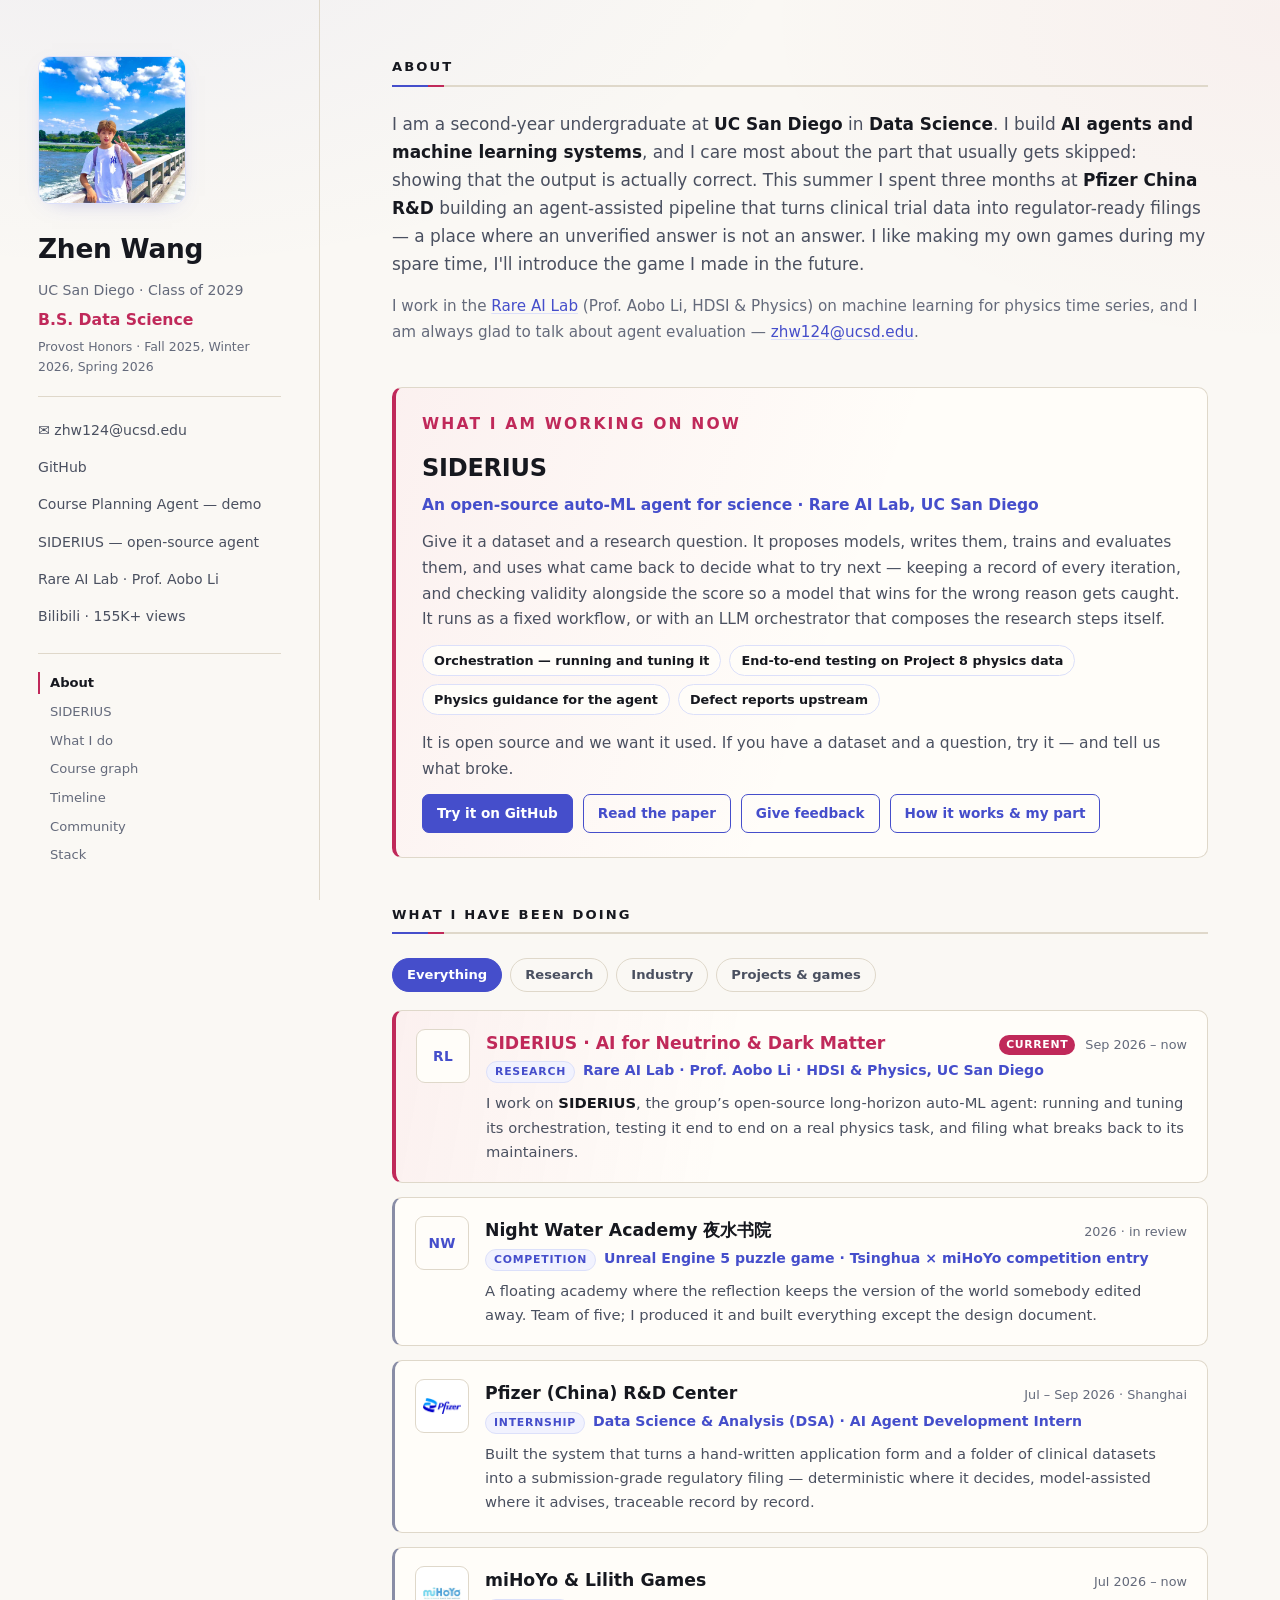
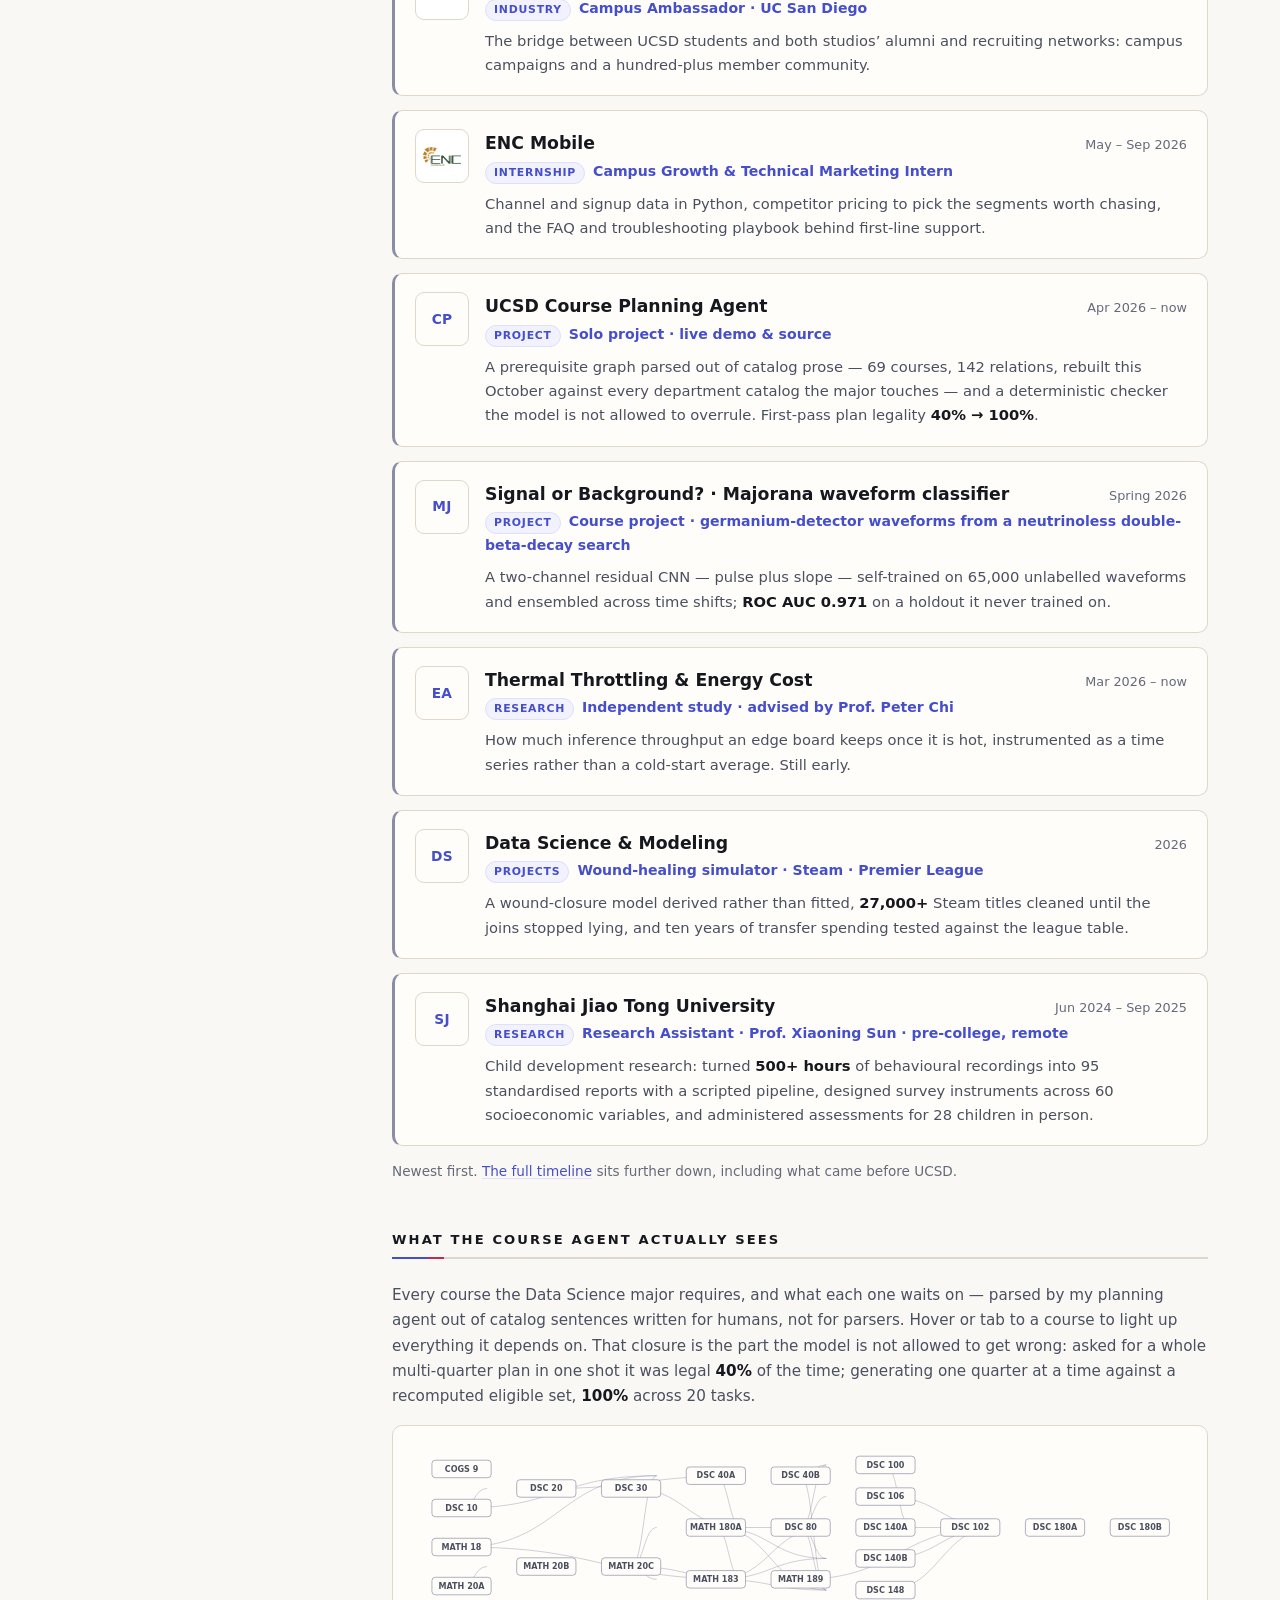
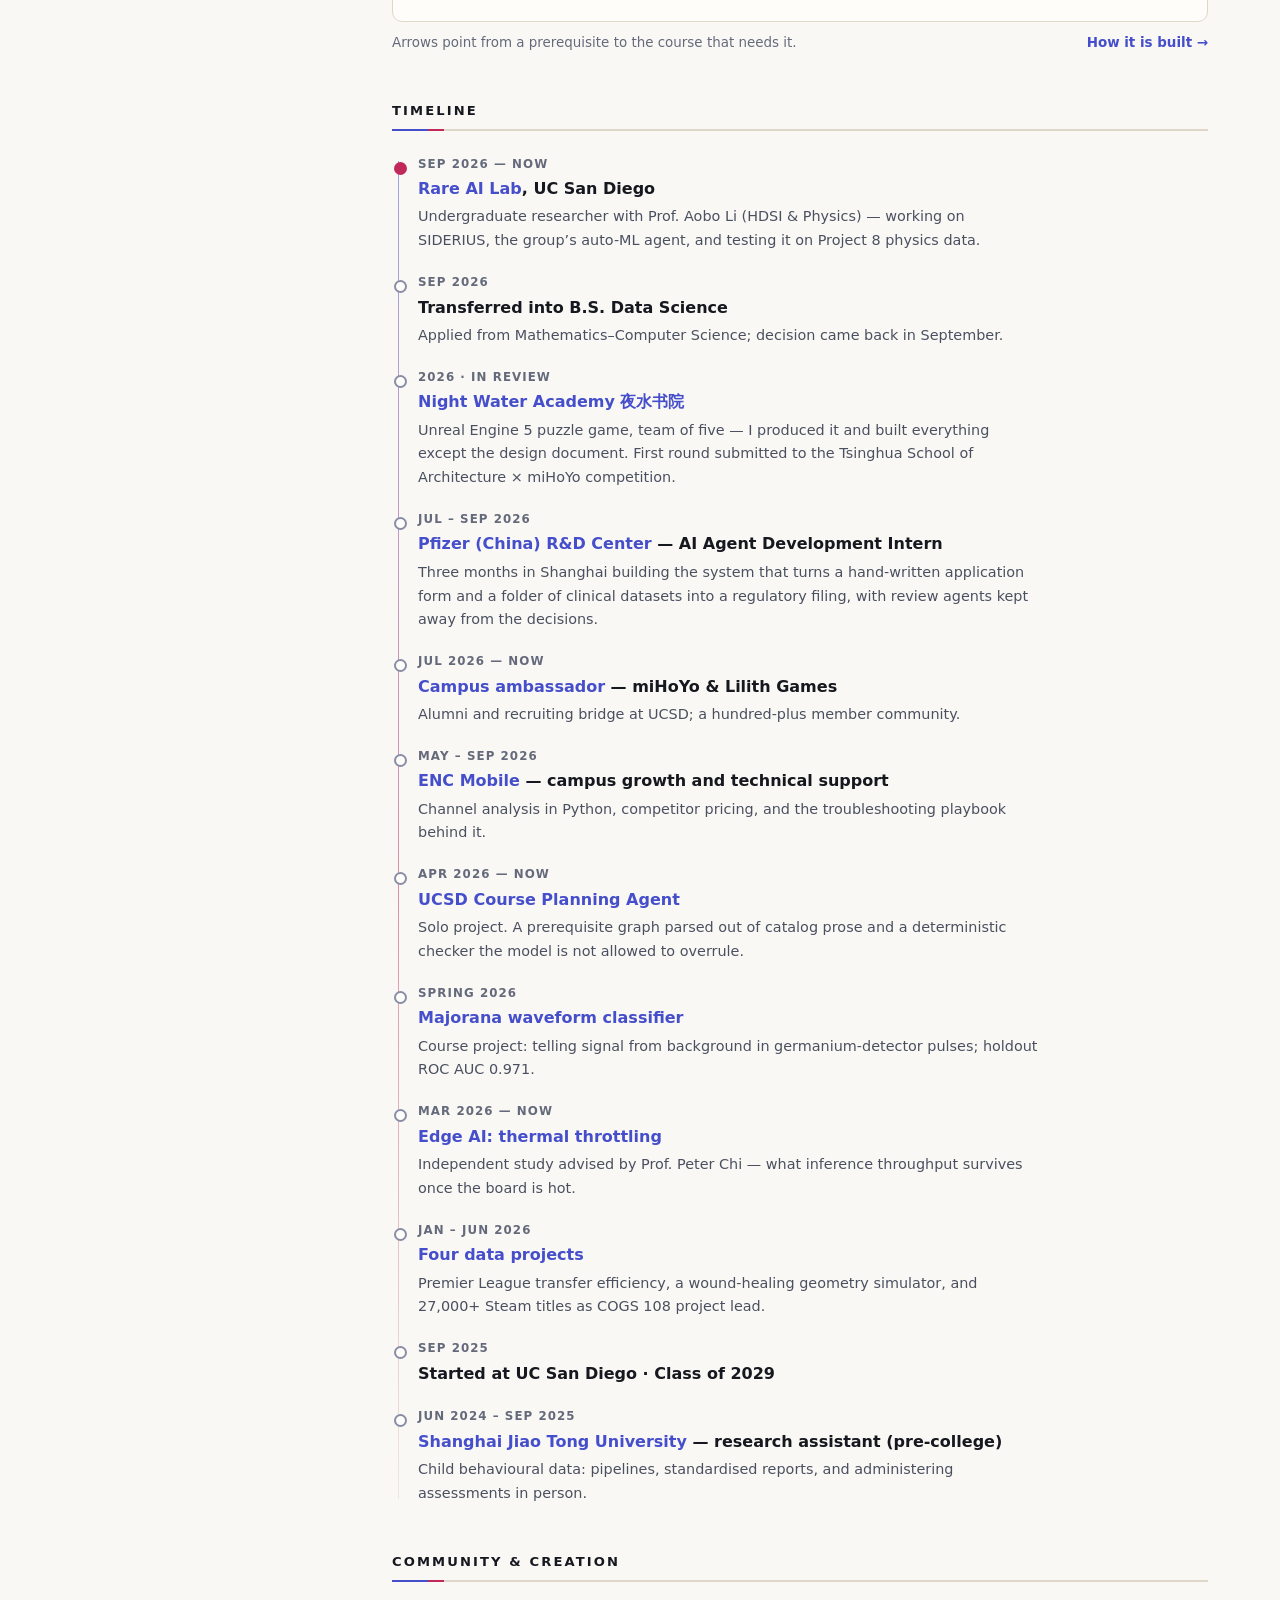
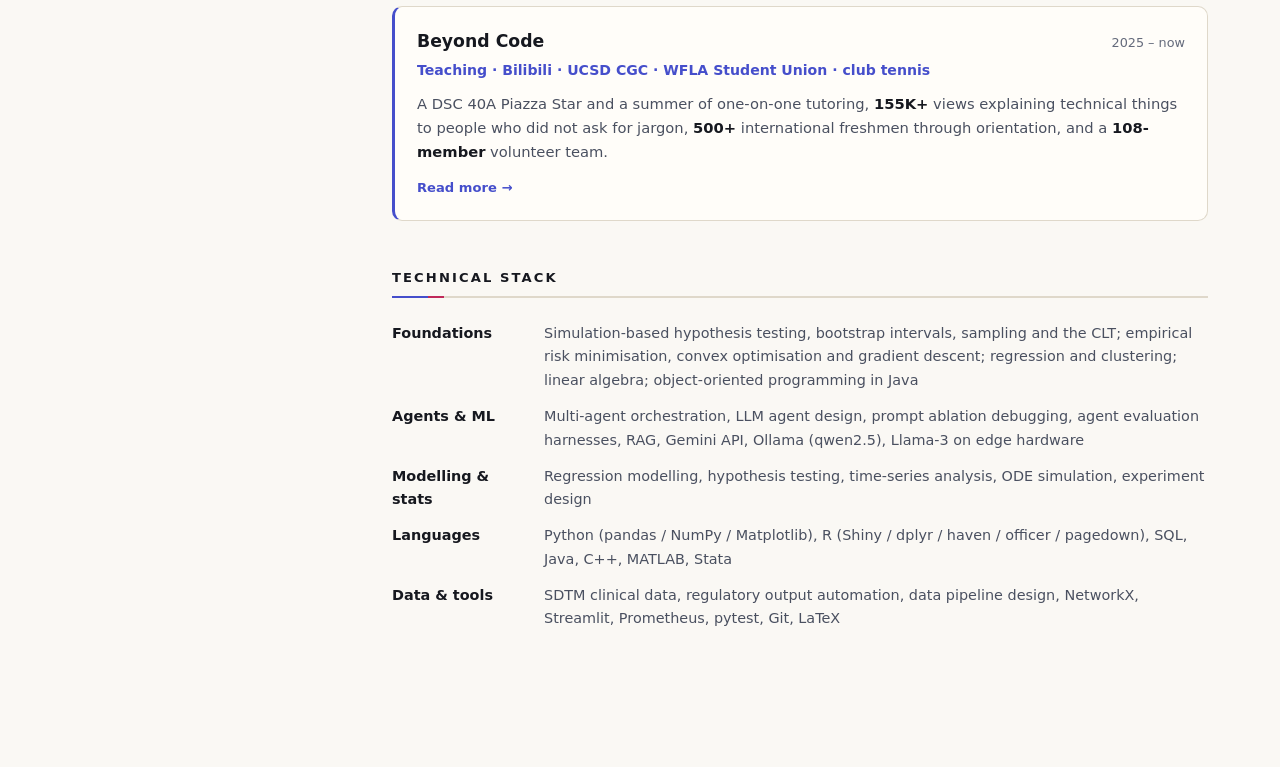
==== index.html @ 1e969f32 "Update index.html" ====
<!DOCTYPE html>
<html lang="en">
<head>
<meta charset="UTF-8">
<meta name="viewport" content="width=device-width, initial-scale=1.0">
<title>Zhen Wang | UCSD Data Science (HDSI)</title>
<meta name="description" content="Zhen Wang — UC San Diego undergraduate in Data Science (DS25). Machine learning for physics time series in the Rare AI Lab, agent development at Pfizer China R&D, and a course planner whose model is not allowed to overrule its checker.">
<meta name="author" content="Zhen Wang">
<meta property="og:title" content="Zhen Wang | AI Agents · Machine Learning · Data Science">
<meta property="og:description" content="UCSD undergraduate building AI agents whose answers can be checked — ML for physics time series, clinical filings at Pfizer, a validated course planner, and an Unreal Engine puzzle game.">
<meta property="og:type" content="profile">
<link rel="stylesheet" href="style.css?v=cd5aa7eb">
</head>
<body>

<aside class="sidebar">
    <img src="个人主页照片.jpg" alt="Portrait of Zhen Wang" class="profile-img" width="148" height="148">
    <h1>Zhen Wang</h1>
    <div class="sidebar-info">
        UC San Diego · Class of 2029
        <span class="major-highlight">B.S. Data Science</span>
        <span class="honors">Provost Honors · Fall 2025, Winter 2026, Spring 2026</span>
    </div>

    <nav class="sidebar-links" aria-label="Contact and profiles">
        <a href="mailto:zhw124@ucsd.edu" class="sidebar-link"><span aria-hidden="true">✉</span> zhw124@ucsd.edu</a>
        <a href="https://github.com/zhenzhenfufu" class="sidebar-link">GitHub</a>
        <a href="https://ucsd-course-planning-tutor.streamlit.app/" class="sidebar-link">Course Planning Agent — demo</a>
        <a href="https://github.com/yuema137/SIDERIUS" class="sidebar-link">SIDERIUS — open-source agent</a>
        <a href="https://aobol.github.io/AoboLi/" class="sidebar-link">Rare AI Lab · Prof. Aobo Li</a>
        <a href="https://space.bilibili.com/3493110992603365" class="sidebar-link">Bilibili · 155K+ views</a>
        <!-- Upload one canonical CV next to index.html as cv.pdf, then uncomment:
        <a href="cv.pdf" class="sidebar-link">CV (PDF)</a> -->
    </nav>

    <nav class="sidebar-sections" aria-label="On this page">
        <a href="#about">About</a>
        <a href="#siderius">SIDERIUS</a>
        <a href="#work">What I do</a>
        <a href="#graph">Course graph</a>
        <a href="#timeline">Timeline</a>
        <a href="#community">Community</a>
        <a href="#skills">Stack</a>
    </nav>
</aside>

<main class="main">

    <section id="about" class="about-top">
        <h2>About</h2>
        <p class="intro">
            I am a second-year undergraduate at <strong>UC San Diego</strong> in <strong>Data Science</strong>.
            I build <strong>AI agents and machine learning systems</strong>, and I care most about the part
            that usually gets skipped: showing that the output is actually correct. This summer I spent
            three months at <strong>Pfizer China R&amp;D</strong> building an agent-assisted pipeline that
            turns clinical trial data into regulator-ready filings — a place where an unverified answer is
            not an answer. I like making my own games during my spare time, I'll introduce the game I made in the future.
        </p>
        <p class="intro-aside">
            I work in the <a href="https://aobol.github.io/AoboLi/">Rare AI Lab</a> (Prof. Aobo Li, HDSI
            &amp; Physics) on machine learning for physics time series, and I am always glad to talk about
            agent evaluation — <a href="mailto:zhw124@ucsd.edu">zhw124@ucsd.edu</a>.
        </p>
    </section>

    <section id="siderius" class="feature" aria-labelledby="siderius-h">
        <p class="feature-eyebrow">What I am working on now</p>
        <h2 id="siderius-h">SIDERIUS</h2>
        <p class="feature-sub">An open-source auto-ML agent for science · Rare AI Lab, UC San Diego</p>
        <p>
            Give it a dataset and a research question. It proposes models, writes them, trains and evaluates
            them, and uses what came back to decide what to try next — keeping a record of every iteration,
            and checking validity alongside the score so a model that wins for the wrong reason gets caught.
            It runs as a fixed workflow, or with an LLM orchestrator that composes the research steps itself.
        </p>
        <ul class="feature-roles" aria-label="My part">
            <li>Orchestration — running and tuning it</li>
            <li>End-to-end testing on Project 8 physics data</li>
            <li>Physics guidance for the agent</li>
            <li>Defect reports upstream</li>
        </ul>
        <p>
            It is open source and we want it used. If you have a dataset and a question, try it — and tell us
            what broke.
        </p>
        <div class="feature-links">
            <a class="primary" href="https://github.com/yuema137/SIDERIUS">Try it on GitHub</a>
            <a href="https://arxiv.org/abs/2610.14024">Read the paper</a>
            <a href="https://github.com/yuema137/SIDERIUS/issues">Give feedback</a>
            <a href="aobo-lab.html">How it works &amp; my part</a>
        </div>
    </section>

    <section id="work">
        <h2>What I have been doing</h2>
        <div class="filters" role="group" aria-label="Filter by kind">
            <button type="button" data-filter="all" aria-pressed="true">Everything</button>
            <button type="button" data-filter="research" aria-pressed="false">Research</button>
            <button type="button" data-filter="industry" aria-pressed="false">Industry</button>
            <button type="button" data-filter="project" aria-pressed="false">Projects &amp; games</button>
        </div>
        <div class="rows">
            <a class="row row-current" data-kind="research" href="aobo-lab.html">
                <span class="row-mark" aria-hidden="true">RL</span>
                <span class="row-body">
                    <span class="row-head">
                        <span class="row-title">SIDERIUS · AI for Neutrino &amp; Dark Matter</span>
                        <span class="row-when"><span class="chip-now">Current</span> Sep 2026 – now</span>
                    </span>
                    <span class="row-org"><span class="row-chip">Research</span>Rare AI Lab · Prof. Aobo Li · HDSI &amp; Physics, UC San Diego</span>
                    <span class="row-line">I work on <strong>SIDERIUS</strong>, the group’s open-source long-horizon auto-ML agent: running and tuning its orchestration, testing it end to end on a real physics task, and filing what breaks back to its maintainers.</span>
                </span>
            </a>

            <a class="row" data-kind="project" href="night-water-academy.html">
                <span class="row-mark" aria-hidden="true">NW</span>
                <span class="row-body">
                    <span class="row-head">
                        <span class="row-title">Night Water Academy 夜水书院</span>
                        <span class="row-when">2026 · in review</span>
                    </span>
                    <span class="row-org"><span class="row-chip">Competition</span>Unreal Engine 5 puzzle game · Tsinghua × miHoYo competition entry</span>
                    <span class="row-line">A floating academy where the reflection keeps the version of the world somebody edited away. Team of five; I produced it and built everything except the design document.</span>
                </span>
            </a>

            <a class="row" data-kind="industry" href="pfizer.html">
                <span class="row-mark job-logo"><img src="img/logo-pfizer.png" alt="Pfizer (China) R&D Center" loading="lazy"></span>
                <span class="row-body">
                    <span class="row-head">
                        <span class="row-title">Pfizer (China) R&amp;D Center</span>
                        <span class="row-when">Jul – Sep 2026 · Shanghai</span>
                    </span>
                    <span class="row-org"><span class="row-chip">Internship</span>Data Science &amp; Analysis (DSA) · AI Agent Development Intern</span>
                    <span class="row-line">Built the system that turns a hand-written application form and a folder of clinical datasets into a submission-grade regulatory filing — deterministic where it decides, model-assisted where it advises, traceable record by record.</span>
                </span>
            </a>

            <a class="row" data-kind="industry" href="beyond-code.html#ambassador">
                <span class="row-mark job-logo"><img src="img/logo-mihoyo.png" alt="miHoYo & Lilith Games" loading="lazy"></span>
                <span class="row-body">
                    <span class="row-head">
                        <span class="row-title">miHoYo &amp; Lilith Games</span>
                        <span class="row-when">Jul 2026 – now</span>
                    </span>
                    <span class="row-org"><span class="row-chip">Industry</span>Campus Ambassador · UC San Diego</span>
                    <span class="row-line">The bridge between UCSD students and both studios’ alumni and recruiting networks: campus campaigns and a hundred-plus member community.</span>
                </span>
            </a>

            <a class="row" data-kind="industry" href="beyond-code.html#enc">
                <span class="row-mark job-logo"><img src="img/logo-enc.png" alt="ENC Mobile" loading="lazy"></span>
                <span class="row-body">
                    <span class="row-head">
                        <span class="row-title">ENC Mobile</span>
                        <span class="row-when">May – Sep 2026</span>
                    </span>
                    <span class="row-org"><span class="row-chip">Internship</span>Campus Growth &amp; Technical Marketing Intern</span>
                    <span class="row-line">Channel and signup data in Python, competitor pricing to pick the segments worth chasing, and the FAQ and troubleshooting playbook behind first-line support.</span>
                </span>
            </a>

            <a class="row" data-kind="project" href="course-planner.html">
                <span class="row-mark" aria-hidden="true">CP</span>
                <span class="row-body">
                    <span class="row-head">
                        <span class="row-title">UCSD Course Planning Agent</span>
                        <span class="row-when">Apr 2026 – now</span>
                    </span>
                    <span class="row-org"><span class="row-chip">Project</span>Solo project · live demo &amp; source</span>
                    <span class="row-line">A prerequisite graph parsed out of catalog prose — 69 courses, 142 relations, rebuilt this October against every department catalog the major touches — and a deterministic checker the model is not allowed to overrule. First-pass plan legality <strong>40% → 100%</strong>.</span>
                </span>
            </a>

            <a class="row" data-kind="project" href="majorana.html">
                <span class="row-mark" aria-hidden="true">MJ</span>
                <span class="row-body">
                    <span class="row-head">
                        <span class="row-title">Signal or Background? · Majorana waveform classifier</span>
                        <span class="row-when">Spring 2026</span>
                    </span>
                    <span class="row-org"><span class="row-chip">Project</span>Course project · germanium-detector waveforms from a neutrinoless double-beta-decay search</span>
                    <span class="row-line">A two-channel residual CNN — pulse plus slope — self-trained on 65,000 unlabelled waveforms and ensembled across time shifts; <strong>ROC AUC 0.971</strong> on a holdout it never trained on.</span>
                </span>
            </a>

            <a class="row" data-kind="research" href="edge-ai.html">
                <span class="row-mark" aria-hidden="true">EA</span>
                <span class="row-body">
                    <span class="row-head">
                        <span class="row-title">Thermal Throttling &amp; Energy Cost</span>
                        <span class="row-when">Mar 2026 – now</span>
                    </span>
                    <span class="row-org"><span class="row-chip">Research</span>Independent study · advised by Prof. Peter Chi</span>
                    <span class="row-line">How much inference throughput an edge board keeps once it is hot, instrumented as a time series rather than a cold-start average. Still early.</span>
                </span>
            </a>

            <a class="row" data-kind="project" href="data-projects.html">
                <span class="row-mark" aria-hidden="true">DS</span>
                <span class="row-body">
                    <span class="row-head">
                        <span class="row-title">Data Science &amp; Modeling</span>
                        <span class="row-when">2026</span>
                    </span>
                    <span class="row-org"><span class="row-chip">Projects</span>Wound-healing simulator · Steam · Premier League</span>
                    <span class="row-line">A wound-closure model derived rather than fitted, <strong>27,000+</strong> Steam titles cleaned until the joins stopped lying, and ten years of transfer spending tested against the league table.</span>
                </span>
            </a>

            <a class="row" data-kind="research" href="data-projects.html#sjtu">
                <span class="row-mark" aria-hidden="true">SJ</span>
                <span class="row-body">
                    <span class="row-head">
                        <span class="row-title">Shanghai Jiao Tong University</span>
                        <span class="row-when">Jun 2024 – Sep 2025</span>
                    </span>
                    <span class="row-org"><span class="row-chip">Research</span>Research Assistant · Prof. Xiaoning Sun · pre-college, remote</span>
                    <span class="row-line">Child development research: turned <strong>500+ hours</strong> of behavioural recordings into 95 standardised reports with a scripted pipeline, designed survey instruments across 60 socioeconomic variables, and administered assessments for 28 children in person.</span>
                </span>
            </a>
        </div>
        <p class="rows-foot">Newest first. <a href="#timeline">The full timeline</a> sits further down, including what came before UCSD.</p>
    </section>

    <section id="graph">
        <h2>What the course agent actually sees</h2>
        <p class="graph-intro">
            Every course the Data Science major requires, and what each one waits on — parsed by my planning
            agent out of catalog sentences written for humans, not for parsers. Hover or tab to a course to
            light up everything it depends on. That closure is the part the model is not allowed to get
            wrong: asked for a whole multi-quarter plan in one shot it was legal <strong>40%</strong> of the
            time; generating one quarter at a time against a recomputed eligible set,
            <strong>100%</strong> across 20 tasks.
        </p>
        <figure class="dag-wrap">
            <div class="dag-scroll">
<svg id="dag" viewBox="0 0 1174 260" role="img" aria-labelledby="dag-title dag-desc" xmlns="http://www.w3.org/2000/svg">
  <title id="dag-title">Required-course prerequisite graph for the UC San Diego Data Science major</title>
  <desc id="dag-desc">The 22 courses the major requires and the 38 prerequisite relations between them, parsed from catalog prose. Arrows point from a prerequisite to the course that needs it. Hover or focus a course to highlight everything it depends on.</desc>
  <g class="dag-edges"><path class="dag-edge" data-from="MATH 20A" data-to="MATH 20B" d="M84 223 C103 223 103 194 122 194" /><path class="dag-edge" data-from="MATH 20B" data-to="MATH 20C" d="M210 194 C229 194 229 194 248 194" /><path class="dag-edge" data-from="MATH 20C" data-to="DSC 40A" d="M336 194 C355 194 355 59 374 59" /><path class="dag-edge" data-from="MATH 20C" data-to="MATH 180A" d="M336 194 C355 194 355 136 374 136" /><path class="dag-edge" data-from="MATH 20C" data-to="MATH 189" d="M336 194 C418 194 418 213 500 213" /><path class="dag-edge" data-from="MATH 20C" data-to="MATH 183" d="M336 194 C355 194 355 213 374 213" /><path class="dag-edge" data-from="MATH 18" data-to="DSC 40A" d="M84 165 C229 165 229 59 374 59" /><path class="dag-edge" data-from="MATH 18" data-to="MATH 189" d="M84 165 C292 165 292 213 500 213" /><path class="dag-edge" data-from="MATH 180A" data-to="DSC 140B" d="M462 136 C544 136 544 182 626 182" /><path class="dag-edge" data-from="MATH 180A" data-to="DSC 140A" d="M462 136 C544 136 544 136 626 136" /><path class="dag-edge" data-from="MATH 180A" data-to="MATH 189" d="M462 136 C481 136 481 213 500 213" /><path class="dag-edge" data-from="MATH 180A" data-to="DSC 148" d="M462 136 C544 136 544 229 626 229" /><path class="dag-edge" data-from="MATH 183" data-to="DSC 140B" d="M462 213 C544 213 544 182 626 182" /><path class="dag-edge" data-from="MATH 183" data-to="DSC 140A" d="M462 213 C544 213 544 136 626 136" /><path class="dag-edge" data-from="MATH 183" data-to="MATH 189" d="M462 213 C481 213 481 213 500 213" /><path class="dag-edge" data-from="MATH 183" data-to="DSC 148" d="M462 213 C544 213 544 229 626 229" /><path class="dag-edge" data-from="MATH 189" data-to="DSC 180A" d="M588 213 C733 213 733 136 878 136" /><path class="dag-edge" data-from="DSC 10" data-to="DSC 40A" d="M84 107 C229 107 229 59 374 59" /><path class="dag-edge" data-from="DSC 10" data-to="DSC 20" d="M84 107 C103 107 103 78 122 78" /><path class="dag-edge" data-from="DSC 20" data-to="DSC 30" d="M210 78 C229 78 229 78 248 78" /><path class="dag-edge" data-from="DSC 20" data-to="DSC 40B" d="M210 78 C355 78 355 59 500 59" /><path class="dag-edge" data-from="DSC 30" data-to="DSC 80" d="M336 78 C418 78 418 136 500 136" /><path class="dag-edge" data-from="DSC 40A" data-to="DSC 80" d="M462 59 C481 59 481 136 500 136" /><path class="dag-edge" data-from="DSC 40A" data-to="DSC 40B" d="M462 59 C481 59 481 59 500 59" /><path class="dag-edge" data-from="DSC 40B" data-to="DSC 100" d="M588 59 C607 59 607 43 626 43" /><path class="dag-edge" data-from="DSC 40B" data-to="DSC 148" d="M588 59 C607 59 607 229 626 229" /><path class="dag-edge" data-from="DSC 80" data-to="DSC 140B" d="M588 136 C607 136 607 182 626 182" /><path class="dag-edge" data-from="DSC 80" data-to="DSC 106" d="M588 136 C607 136 607 90 626 90" /><path class="dag-edge" data-from="DSC 80" data-to="DSC 140A" d="M588 136 C607 136 607 136 626 136" /><path class="dag-edge" data-from="DSC 80" data-to="DSC 100" d="M588 136 C607 136 607 43 626 43" /><path class="dag-edge" data-from="DSC 80" data-to="DSC 148" d="M588 136 C607 136 607 229 626 229" /><path class="dag-edge" data-from="DSC 100" data-to="DSC 102" d="M714 43 C733 43 733 136 752 136" /><path class="dag-edge" data-from="DSC 102" data-to="DSC 180A" d="M840 136 C859 136 859 136 878 136" /><path class="dag-edge" data-from="DSC 106" data-to="DSC 180A" d="M714 90 C796 90 796 136 878 136" /><path class="dag-edge" data-from="DSC 140A" data-to="DSC 180A" d="M714 136 C796 136 796 136 878 136" /><path class="dag-edge" data-from="DSC 140B" data-to="DSC 180A" d="M714 182 C796 182 796 136 878 136" /><path class="dag-edge" data-from="DSC 148" data-to="DSC 180A" d="M714 229 C796 229 796 136 878 136" /><path class="dag-edge" data-from="DSC 180A" data-to="DSC 180B" d="M966 136 C985 136 985 136 1004 136" /></g>
  <g class="dag-nodes"><g class="dag-node" data-id="COGS 9" tabindex="0" role="button" aria-label="COGS 9. No prerequisites."><rect x="40" y="36" rx="5" width="88" height="26"/><text x="84" y="53" text-anchor="middle">COGS 9</text></g><g class="dag-node" data-id="DSC 10" tabindex="0" role="button" aria-label="DSC 10. No prerequisites."><rect x="40" y="94" rx="5" width="88" height="26"/><text x="84" y="111" text-anchor="middle">DSC 10</text></g><g class="dag-node" data-id="DSC 100" tabindex="0" role="button" aria-label="DSC 100. Prerequisites: DSC 40B, DSC 80."><rect x="670" y="30" rx="5" width="88" height="26"/><text x="714" y="47" text-anchor="middle">DSC 100</text></g><g class="dag-node" data-id="DSC 102" tabindex="0" role="button" aria-label="DSC 102. Prerequisites: DSC 100."><rect x="796" y="123" rx="5" width="88" height="26"/><text x="840" y="140" text-anchor="middle">DSC 102</text></g><g class="dag-node" data-id="DSC 106" tabindex="0" role="button" aria-label="DSC 106. Prerequisites: DSC 80."><rect x="670" y="77" rx="5" width="88" height="26"/><text x="714" y="94" text-anchor="middle">DSC 106</text></g><g class="dag-node" data-id="DSC 140A" tabindex="0" role="button" aria-label="DSC 140A. Prerequisites: DSC 80, MATH 180A, MATH 183."><rect x="670" y="123" rx="5" width="88" height="26"/><text x="714" y="140" text-anchor="middle">DSC 140A</text></g><g class="dag-node" data-id="DSC 140B" tabindex="0" role="button" aria-label="DSC 140B. Prerequisites: DSC 80, MATH 180A, MATH 183."><rect x="670" y="169" rx="5" width="88" height="26"/><text x="714" y="186" text-anchor="middle">DSC 140B</text></g><g class="dag-node" data-id="DSC 148" tabindex="0" role="button" aria-label="DSC 148. Prerequisites: DSC 40B, DSC 80, MATH 180A, MATH 183."><rect x="670" y="216" rx="5" width="88" height="26"/><text x="714" y="233" text-anchor="middle">DSC 148</text></g><g class="dag-node dag-capstone" data-id="DSC 180A" tabindex="0" role="button" aria-label="DSC 180A. Prerequisites: DSC 102, DSC 106, DSC 140A, DSC 140B, DSC 148, MATH 189."><rect x="922" y="123" rx="5" width="88" height="26"/><text x="966" y="140" text-anchor="middle">DSC 180A</text></g><g class="dag-node dag-capstone" data-id="DSC 180B" tabindex="0" role="button" aria-label="DSC 180B. Prerequisites: DSC 180A."><rect x="1048" y="123" rx="5" width="88" height="26"/><text x="1092" y="140" text-anchor="middle">DSC 180B</text></g><g class="dag-node" data-id="DSC 20" tabindex="0" role="button" aria-label="DSC 20. Prerequisites: DSC 10."><rect x="166" y="65" rx="5" width="88" height="26"/><text x="210" y="82" text-anchor="middle">DSC 20</text></g><g class="dag-node" data-id="DSC 30" tabindex="0" role="button" aria-label="DSC 30. Prerequisites: DSC 20."><rect x="292" y="65" rx="5" width="88" height="26"/><text x="336" y="82" text-anchor="middle">DSC 30</text></g><g class="dag-node" data-id="DSC 40A" tabindex="0" role="button" aria-label="DSC 40A. Prerequisites: DSC 10, MATH 18, MATH 20C."><rect x="418" y="46" rx="5" width="88" height="26"/><text x="462" y="63" text-anchor="middle">DSC 40A</text></g><g class="dag-node" data-id="DSC 40B" tabindex="0" role="button" aria-label="DSC 40B. Prerequisites: DSC 20, DSC 40A."><rect x="544" y="46" rx="5" width="88" height="26"/><text x="588" y="63" text-anchor="middle">DSC 40B</text></g><g class="dag-node" data-id="DSC 80" tabindex="0" role="button" aria-label="DSC 80. Prerequisites: DSC 30, DSC 40A."><rect x="544" y="123" rx="5" width="88" height="26"/><text x="588" y="140" text-anchor="middle">DSC 80</text></g><g class="dag-node" data-id="MATH 18" tabindex="0" role="button" aria-label="MATH 18. No prerequisites."><rect x="40" y="152" rx="5" width="88" height="26"/><text x="84" y="169" text-anchor="middle">MATH 18</text></g><g class="dag-node" data-id="MATH 180A" tabindex="0" role="button" aria-label="MATH 180A. Prerequisites: MATH 20C."><rect x="418" y="123" rx="5" width="88" height="26"/><text x="462" y="140" text-anchor="middle">MATH 180A</text></g><g class="dag-node" data-id="MATH 183" tabindex="0" role="button" aria-label="MATH 183. Prerequisites: MATH 20C."><rect x="418" y="200" rx="5" width="88" height="26"/><text x="462" y="217" text-anchor="middle">MATH 183</text></g><g class="dag-node" data-id="MATH 189" tabindex="0" role="button" aria-label="MATH 189. Prerequisites: MATH 18, MATH 180A, MATH 183, MATH 20C."><rect x="544" y="200" rx="5" width="88" height="26"/><text x="588" y="217" text-anchor="middle">MATH 189</text></g><g class="dag-node" data-id="MATH 20A" tabindex="0" role="button" aria-label="MATH 20A. No prerequisites."><rect x="40" y="210" rx="5" width="88" height="26"/><text x="84" y="227" text-anchor="middle">MATH 20A</text></g><g class="dag-node" data-id="MATH 20B" tabindex="0" role="button" aria-label="MATH 20B. Prerequisites: MATH 20A."><rect x="166" y="181" rx="5" width="88" height="26"/><text x="210" y="198" text-anchor="middle">MATH 20B</text></g><g class="dag-node" data-id="MATH 20C" tabindex="0" role="button" aria-label="MATH 20C. Prerequisites: MATH 20B."><rect x="292" y="181" rx="5" width="88" height="26"/><text x="336" y="198" text-anchor="middle">MATH 20C</text></g></g>
</svg>
            </div>
            <figcaption>
                <span class="dag-readout" data-default="Arrows point from a prerequisite to the course that needs it.">Arrows point from a prerequisite to the course that needs it.</span>
                <a class="dag-link" href="course-planner.html">How it is built <span aria-hidden="true">→</span></a>
            </figcaption>
        </figure>
    </section>

    <section id="timeline">
        <h2>Timeline</h2>

        <ol class="timeline">
            <li class="tl-item tl-now">
                <p class="tl-when">Sep 2026 — now</p>
                <p class="tl-what"><a href="aobo-lab.html">Rare AI Lab</a>, UC San Diego</p>
                <p class="tl-note">Undergraduate researcher with Prof. Aobo Li (HDSI &amp; Physics) — working on SIDERIUS, the group’s auto-ML agent, and testing it on Project 8 physics data.</p>
            </li>
            <li class="tl-item">
                <p class="tl-when">Sep 2026</p>
                <p class="tl-what">Transferred into B.S. Data Science</p>
                <p class="tl-note">Applied from Mathematics–Computer Science; decision came back in September.</p>
            </li>
            <li class="tl-item">
                <p class="tl-when">2026 · in review</p>
                <p class="tl-what"><a href="night-water-academy.html">Night Water Academy 夜水书院</a></p>
                <p class="tl-note">Unreal Engine 5 puzzle game, team of five — I produced it and built everything except the design document. First round submitted to the Tsinghua School of Architecture × miHoYo competition.</p>
            </li>
            <li class="tl-item">
                <p class="tl-when">Jul – Sep 2026</p>
                <p class="tl-what"><a href="pfizer.html">Pfizer (China) R&amp;D Center</a> — AI Agent Development Intern</p>
                <p class="tl-note">Three months in Shanghai building the system that turns a hand-written application form and a folder of clinical datasets into a regulatory filing, with review agents kept away from the decisions.</p>
            </li>
            <li class="tl-item">
                <p class="tl-when">Jul 2026 — now</p>
                <p class="tl-what"><a href="beyond-code.html#ambassador">Campus ambassador</a> — miHoYo &amp; Lilith Games</p>
                <p class="tl-note">Alumni and recruiting bridge at UCSD; a hundred-plus member community.</p>
            </li>
            <li class="tl-item">
                <p class="tl-when">May – Sep 2026</p>
                <p class="tl-what"><a href="beyond-code.html#enc">ENC Mobile</a> — campus growth and technical support</p>
                <p class="tl-note">Channel analysis in Python, competitor pricing, and the troubleshooting playbook behind it.</p>
            </li>
            <li class="tl-item">
                <p class="tl-when">Apr 2026 — now</p>
                <p class="tl-what"><a href="course-planner.html">UCSD Course Planning Agent</a></p>
                <p class="tl-note">Solo project. A prerequisite graph parsed out of catalog prose and a deterministic checker the model is not allowed to overrule.</p>
            </li>
            <li class="tl-item">
                <p class="tl-when">Spring 2026</p>
                <p class="tl-what"><a href="majorana.html">Majorana waveform classifier</a></p>
                <p class="tl-note">Course project: telling signal from background in germanium-detector pulses; holdout ROC AUC 0.971.</p>
            </li>
            <li class="tl-item">
                <p class="tl-when">Mar 2026 — now</p>
                <p class="tl-what"><a href="edge-ai.html">Edge AI: thermal throttling</a></p>
                <p class="tl-note">Independent study advised by Prof. Peter Chi — what inference throughput survives once the board is hot.</p>
            </li>
            <li class="tl-item">
                <p class="tl-when">Jan – Jun 2026</p>
                <p class="tl-what"><a href="data-projects.html">Four data projects</a></p>
                <p class="tl-note">Premier League transfer efficiency, a wound-healing geometry simulator, and 27,000+ Steam titles as COGS 108 project lead.</p>
            </li>
            <li class="tl-item">
                <p class="tl-when">Sep 2025</p>
                <p class="tl-what">Started at UC San Diego · Class of 2029</p>
            </li>
            <li class="tl-item">
                <p class="tl-when">Jun 2024 – Sep 2025</p>
                <p class="tl-what"><a href="data-projects.html#sjtu">Shanghai Jiao Tong University</a> — research assistant (pre-college)</p>
                <p class="tl-note">Child behavioural data: pipelines, standardised reports, and administering assessments in person.</p>
            </li>
        </ol>
    </section>

    <section id="community">
        <h2>Community &amp; Creation</h2>
        <div class="card-grid card-rows">

    <a class="card card-lead" href="beyond-code.html">
                    <div class="card-head">
                        <span class="card-title">Beyond Code</span>
                        <span class="card-date">2025 – now</span>
                    </div>
                    <span class="card-org">Teaching · Bilibili · UCSD CGC · WFLA Student Union · club tennis</span>
                    <p class="card-line">
                        A DSC 40A Piazza Star and a summer of one-on-one tutoring,
                        <strong>155K+</strong> views explaining technical things to people who did not ask for
                        jargon, <strong>500+</strong> international freshmen through orientation, and a
                        <strong>108-member</strong> volunteer team.
                    </p>
                    <span class="card-more">Read more <span aria-hidden="true">→</span></span>
                </a>

        </div>
    </section>

    <section id="skills">
        <h2>Technical Stack</h2>
        <!-- TODO (Zhen): if you have actually used scikit-learn or PyTorch, add them. A physics ML group
             reads a stack with no training framework as "has not trained a model". If you have not used
             them, leave this as is — do not list what you cannot discuss. -->
        <div class="skills-grid">
            <div class="skills-label">Foundations</div>
            <div>Simulation-based hypothesis testing, bootstrap intervals, sampling and the CLT; empirical risk minimisation, convex optimisation and gradient descent; regression and clustering; linear algebra; object-oriented programming in Java</div>

            <div class="skills-label">Agents &amp; ML</div>
            <div>Multi-agent orchestration, LLM agent design, prompt ablation debugging, agent evaluation harnesses, RAG, Gemini API, Ollama (qwen2.5), Llama-3 on edge hardware</div>

            <div class="skills-label">Modelling &amp; stats</div>
            <div>Regression modelling, hypothesis testing, time-series analysis, ODE simulation, experiment design</div>

            <div class="skills-label">Languages</div>
            <div>Python (pandas / NumPy / Matplotlib), R (Shiny / dplyr / haven / officer / pagedown), SQL, Java, C++, MATLAB, Stata</div>

            <div class="skills-label">Data &amp; tools</div>
            <div>SDTM clinical data, regulatory output automation, data pipeline design, NetworkX, Streamlit, Prometheus, pytest, Git, LaTeX</div>
        </div>
    </section>

</main>

<script src="app.js?v=cd5aa7eb" defer></script>
</body>
</html>
---- style.css ----
/* ---------------------------------------------------------------------------
   Zhen Wang — personal site
   One stylesheet for the overview page and every detail page.

   Palette: "Doujin Ink" — warm press paper, blue-black ink, a periwinkle /
   sakura accent pair. The ACG register lives in exactly two places: the hue
   pair and the warmth of the paper. The warm half is rationed — identity line,
   section-rule segment, eyebrow, selection — and never touches body text, so
   the page reads as print-sober to a physics PI and still looks like it was
   made by someone with taste rather than a Bootstrap default.
   Every text pair below is >= 4.5:1 in both themes.
--------------------------------------------------------------------------- */

:root {
    color-scheme: light dark;

    /* paper & ink */
    --page-bg:      #faf8f4;   /* warm press paper — 2.4% warm shift, not sepia */
    --card-bg:      #fffdf9;   /* cards lift OFF the paper instead of sinking into gray */
    --card-bg-alt:  #f1f2fe;   /* cool tint: lead card, hovered card */
    --ink:          #16181f;   /* blue-black: headings, titles, strong (16.7:1) */
    --ink-soft:     #4a5060;   /* body copy (7.6:1) */
    --muted:        #646a7b;   /* dates, captions, stack lines (5.1:1) */
    --line:         #dfd8ca;   /* warm hairline, decorative only */
    --bar:          #898da6;   /* resting card bar */

    /* signature cool — links, orgs, structure */
    --iris:         #454ecb;   /* 6.2:1 on paper, 6.5:1 on card */
    --iris-deep:    #3b43b8;   /* hover / text on a cool tint */
    --iris-hi:      #5b6cf0;   /* NON-TEXT only: rings, strokes, glow */
    --iris-line:    #dce0fa;

    /* signature warm — rationed */
    --sakura:       #c0295a;   /* 5.3:1 on paper: eyebrow, identity line, rule segment */
    --sakura-soft:  #fbe3e9;

    /* support — one hue, one job */
    --brass:        #8a6a24;
    --brass-line:   #ad8134;

    --code-bg:      #f1eee6;
    --sakura-wash:  rgba(192, 41, 90, 0.06);
    --brass-wash:   rgba(173, 129, 52, 0.07);
    --ink-wash-a:   rgba(87, 68, 207, 0.05);
    --ink-wash-b:   rgba(192, 41, 90, 0.04);

    /* status + validator-widget surfaces */
    --on-accent:    #ffffff;
    --ok:           #0a6e52;
    --ok-soft:      #e2f4ec;
    --bad:          #bc1138;
    --bad-soft:     #fce4eb;
    --pv-surf:      #f4f2ea;
    --pv-log:       #efece3;
    --pv-chip:      #e8e5db;
    --pv-line:      #737c9e;
    --fx-cool-rgb:  69, 78, 203;
    --fx-warm-rgb:  192, 41, 90;

    --radius: 10px;
    --sidebar-w: 320px;
}

@media (prefers-color-scheme: dark) {
    :root {
        --page-bg:      #121521;   /* blue-violet night, not neutral black */
        --card-bg:      #1a1e2c;
        --card-bg-alt:  #1e2440;
        --ink:          #edeff7;
        --ink-soft:     #a9b2c8;
        --muted:        #8a93aa;
        --line:         #2c3242;
        --bar:          #636c8c;

        --iris:         #9fb1ff;
        --iris-deep:    #b8c4ff;
        --iris-hi:      #b8c4ff;
        --iris-line:    #2a3356;

        --sakura:       #e98ea8;   /* chroma pulled, hue kept — full sakura on navy reads as stream overlay */
        --sakura-soft:  #2e1e29;

        --brass:        #e2b974;
        --brass-line:   #c9a05c;

        --code-bg:      #1f2433;
        --sakura-wash:  rgba(233, 142, 168, 0.09);
        --brass-wash:   rgba(226, 185, 116, 0.08);
        --ink-wash-a:   rgba(159, 177, 255, 0.07);
        --ink-wash-b:   rgba(233, 142, 168, 0.05);

        --on-accent:    #121521;
        --ok:           #4fdcae;
        --ok-soft:      #10261d;
        --bad:          #ff8097;
        --bad-soft:     #2c1620;
        --pv-surf:      #171b28;
        --pv-log:       #11141e;
        --pv-chip:      #222838;
        --pv-line:      #656f99;
        --fx-cool-rgb:  159, 177, 255;
        --fx-warm-rgb:  233, 142, 168;
    }
}

* { box-sizing: border-box; }

html {
    scroll-behavior: smooth;
    -webkit-text-size-adjust: 100%;
}

body {
    margin: 0;
    display: flex;
    font-family: 'Hiragino Sans', 'Segoe UI', system-ui, -apple-system, sans-serif;
    font-size: 16px;
    line-height: 1.65;
    color: var(--ink-soft);
    background-color: var(--page-bg);
    /* two static low-alpha washes: paint only, no image, no request */
    background-image:
        radial-gradient(1100px 620px at 10% -12%, rgba(var(--fx-cool-rgb), 0.055), transparent 62%),
        radial-gradient(820px 520px at 100% 2%, rgba(var(--fx-warm-rgb), 0.038), transparent 64%);
    background-repeat: no-repeat;
    background-attachment: fixed;
}

::selection { background: var(--iris-line); color: var(--ink); }

a { color: var(--iris); text-decoration-thickness: 1px; text-underline-offset: 2px; }
a:hover { color: var(--sakura); }

:focus-visible { outline: 2px solid var(--iris); outline-offset: 3px; border-radius: 3px; }

/* --- sidebar (overview page) -------------------------------------------- */

.sidebar {
    width: var(--sidebar-w);
    height: 100vh;
    position: sticky;
    top: 0;
    flex: none;
    padding: 56px 38px;
    border-right: 1px solid var(--line);
    overflow-y: auto;
}

.profile-img {
    width: 148px;
    height: 148px;
    border-radius: 12px;
    object-fit: cover;
    margin-bottom: 22px;
    border: 1px solid var(--iris-line);
    box-shadow: 0 6px 22px -14px rgba(var(--fx-cool-rgb), 0.55);
}

.sidebar h1 {
    margin: 0;
    font-size: 1.65rem;
    line-height: 1.15;
    font-weight: 700;
    letter-spacing: -0.01em;
    color: var(--ink);
}

.sidebar-info {
    margin-top: 14px;
    padding-bottom: 18px;
    font-size: 0.88rem;
    color: var(--muted);
    border-bottom: 1px solid var(--line);
}

.major-highlight {
    display: block;
    margin-top: 5px;
    font-weight: 700;
    font-size: 0.98rem;
    color: var(--sakura);   /* the one identity line gets the warm accent */
}

.sidebar-links { margin-top: 22px; display: flex; flex-direction: column; gap: 13px; }

.sidebar-link {
    width: fit-content;
    font-size: 0.88rem;
    color: var(--ink-soft);
    text-decoration: none;
    border-bottom: 1px solid transparent;
    transition: color 0.16s ease, border-color 0.16s ease;
}
.sidebar-link:hover, .sidebar-link:focus-visible { color: var(--iris); border-bottom-color: var(--iris-line); }

.sidebar-focus {
    margin-top: 26px;
    padding: 2px 0 2px 12px;
    border-left: 2px solid var(--brass-line);
    font-size: 0.84rem;
    line-height: 1.55;
    color: var(--ink-soft);
}

/* --- main column -------------------------------------------------------- */

.main { flex: 1; min-width: 0; padding: 56px 72px 90px; max-width: 980px; }

section { margin-bottom: 46px; }

h2 {
    position: relative;
    margin: 0 0 24px;
    padding-bottom: 9px;
    font-size: 0.82rem;
    font-weight: 700;
    letter-spacing: 0.16em;
    text-transform: uppercase;
    color: var(--ink);
}
/* a colophon bar, not a gradient wash: hard stops, cool then warm then hairline */
h2::after {
    content: "";
    position: absolute;
    inset: auto 0 0 0;
    height: 2px;
    background: linear-gradient(90deg,
        var(--iris) 0, var(--iris) 2.25rem,
        var(--sakura) 2.25rem, var(--sakura) 3.25rem,
        var(--line) 3.25rem, var(--line) 100%);
}

.intro { font-size: 1.04rem; margin: 0 0 16px; }
.intro strong { color: var(--ink); }
.intro-aside { font-size: 0.92rem; color: var(--muted); margin: 0; }

/* --- "Now" list --------------------------------------------------------- */

.now-list { list-style: none; margin: 0; padding: 0; }
.now-list li { position: relative; padding-left: 18px; margin-bottom: 11px; font-size: 0.95rem; }
.now-list li::before {
    content: "";
    position: absolute;
    left: 0; top: 0.66em;
    width: 7px; height: 7px;
    border-radius: 50%;
    background: var(--sakura);
}
.now-when {
    display: inline-block;
    min-width: 108px;
    margin-right: 6px;
    font-size: 0.78rem;
    font-weight: 700;
    letter-spacing: 0.04em;
    text-transform: uppercase;
    color: var(--muted);
}

/* --- overview cards ----------------------------------------------------- */

.card-grid { display: grid; grid-template-columns: repeat(2, minmax(0, 1fr)); gap: 16px; }

.card {
    position: relative;
    display: block;
    overflow: hidden;
    padding: 20px 22px;
    border: 1px solid var(--line);
    border-left: 3px solid var(--bar);
    border-radius: var(--radius);
    background: var(--card-bg);
    color: inherit;
    text-decoration: none;
    transition: border-left-color 0.18s ease, border-color 0.18s ease,
                background-color 0.18s ease, transform 0.18s ease;
}
.card:hover, .card:focus-visible {
    transform: translateY(-2px);
    border-left-color: var(--iris);
    border-color: var(--iris-line);
    background-color: var(--card-bg-alt);
}
.card-lead { grid-column: 1 / -1; border-left-color: var(--iris); }

.card-head { display: flex; justify-content: space-between; align-items: baseline; gap: 14px; flex-wrap: wrap; }
.card-title { font-size: 1.08rem; font-weight: 700; color: var(--ink); }
.card-date { font-size: 0.8rem; color: var(--muted); white-space: nowrap; }
.card-org { display: block; margin: 3px 0 0; font-size: 0.88rem; font-weight: 600; color: var(--iris); }
.card-line { margin: 10px 0 0; font-size: 0.92rem; }
.card-line strong { color: var(--ink); }
.card-more { display: inline-block; margin-top: 12px; font-size: 0.82rem; font-weight: 700; color: var(--iris); }
.card:hover .card-more, .card:focus-visible .card-more { color: var(--iris-deep); }

/* --- skills ------------------------------------------------------------- */

.skills-grid { display: grid; grid-template-columns: 136px 1fr; gap: 12px 16px; font-size: 0.9rem; }
.skills-label { font-weight: 700; color: var(--ink); }

/* --- detail pages ------------------------------------------------------- */

body.detail { display: block; }

.topbar {
    position: sticky;
    top: 0;
    z-index: 5;
    display: flex;
    align-items: center;
    gap: 22px;
    flex-wrap: wrap;
    padding: 14px 32px;
    border-bottom: 1px solid var(--line);
    background: var(--page-bg);
}

.home-link { font-weight: 700; font-size: 0.92rem; color: var(--ink); text-decoration: none; }
.home-link:hover { color: var(--iris); }

.topnav { display: flex; gap: 16px; flex-wrap: wrap; font-size: 0.84rem; }
.topnav a { color: var(--muted); text-decoration: none; padding-bottom: 2px; border-bottom: 1px solid transparent; }
.topnav a:hover { color: var(--iris); border-bottom-color: var(--iris-line); }
.topnav a[aria-current="page"] { color: var(--ink); border-bottom-color: var(--sakura); font-weight: 600; }

.page { max-width: 760px; margin: 0 auto; padding: 48px 28px 80px; }

.eyebrow {
    margin: 0 0 8px;
    font-size: 0.76rem;
    font-weight: 700;
    letter-spacing: 0.14em;
    text-transform: uppercase;
    color: var(--sakura);
}

.page h1 { margin: 0 0 10px; font-size: 2.1rem; line-height: 1.18; letter-spacing: -0.02em; color: var(--ink); }

.role { margin: 0 0 22px; font-size: 0.95rem; font-weight: 600; color: var(--iris); }

.lede {
    margin: 0 0 28px;
    padding-left: 16px;
    border-left: 2px solid var(--sakura);
    font-size: 1.1rem;
    line-height: 1.6;
    color: var(--ink);
}

.factbar {
    display: grid;
    grid-template-columns: repeat(auto-fit, minmax(150px, 1fr));
    gap: 1px;
    margin: 0 0 34px;
    padding: 0;
    background: var(--line);
    border: 1px solid var(--line);
    border-radius: var(--radius);
    overflow: hidden;
}
.factbar > div { background: var(--card-bg); padding: 13px 16px; }
.factbar dt {
    font-size: 0.72rem;
    font-weight: 700;
    letter-spacing: 0.1em;
    text-transform: uppercase;
    color: var(--muted);
}
.factbar dd { margin: 3px 0 0; font-size: 0.9rem; font-weight: 600; color: var(--ink); }

.page section { margin-bottom: 34px; }
.page h2 {
    margin-bottom: 14px;
    padding: 0 0 0 12px;
    border-left: 3px solid var(--iris);
    font-size: 1.12rem;
    letter-spacing: 0;
    text-transform: none;
}
.page h2::after { display: none; }
.page p { margin: 0 0 14px; }
.page ul { margin: 0; padding-left: 20px; }
.page li { margin-bottom: 10px; }
.page li strong, .page p strong { color: var(--ink); }

code {
    font-family: ui-monospace, SFMono-Regular, Menlo, monospace;
    font-size: 0.88em;
    padding: 1px 5px;
    border-radius: 4px;
    background: var(--code-bg);
    color: var(--ink);
}

.limits {
    padding: 18px 22px;
    border: 1px dashed var(--bar);
    border-radius: var(--radius);
}
.limits h2 { border-left-color: var(--muted); }

.stack-line {
    margin-top: 26px;
    padding-top: 16px;
    border-top: 1px solid var(--line);
    font-size: 0.82rem;
    font-style: italic;
    color: var(--muted);
}

.pager {
    display: flex;
    justify-content: space-between;
    gap: 16px;
    flex-wrap: wrap;
    margin-top: 44px;
    padding-top: 22px;
    border-top: 1px solid var(--line);
    font-size: 0.88rem;
    font-weight: 600;
}
.pager a { text-decoration: none; }
.pager a:hover { text-decoration: underline; }
.pager-next { margin-left: auto; text-align: right; }

.sitefoot {
    padding: 22px 32px 40px;
    border-top: 1px solid var(--line);
    text-align: center;
    font-size: 0.82rem;
    color: var(--muted);
}

/* --- progressive enhancement (app.js) ----------------------------------- */

.reveal { opacity: 0; transform: translateY(10px); }
.reveal.is-in { opacity: 1; transform: none; transition: opacity 0.45s ease, transform 0.45s ease; }

/* --- responsive --------------------------------------------------------- */

@media (max-width: 900px) {
    body { flex-direction: column; background-attachment: scroll; }
    .sidebar {
        width: 100%;
        height: auto;
        position: static;
        padding: 34px 24px 26px;
        border-right: none;
        border-bottom: 1px solid var(--line);
    }
    .profile-img { width: 104px; height: 104px; }
    .main { padding: 34px 24px 70px; max-width: 100%; }
    .card-grid { grid-template-columns: 1fr; }
    .skills-grid { grid-template-columns: 1fr; gap: 2px 0; }
    .skills-label { margin-top: 12px; }
    .page { padding: 32px 20px 64px; }
    .page h1 { font-size: 1.7rem; }
    .lede { font-size: 1.02rem; }
    .topbar { padding: 12px 20px; gap: 12px; }
    .now-when { display: block; min-width: 0; margin-bottom: 1px; }
}

@media (prefers-reduced-motion: reduce) {
    html { scroll-behavior: auto; }
    *, *::before, *::after {
        animation-duration: 0.001ms !important;
        animation-iteration-count: 1 !important;
        transition-duration: 0.001ms !important;
    }
    .reveal { opacity: 1; transform: none; }
}

/* --- in-page section nav (overview sidebar) ------------------------------ */

.sidebar-sections {
    display: flex;
    flex-direction: column;
    gap: 7px;
    margin-top: 24px;
    padding-top: 18px;
    border-top: 1px solid var(--line);
    font-size: 0.82rem;
}
.sidebar-sections a {
    width: fit-content;
    padding-left: 10px;
    border-left: 2px solid transparent;
    color: var(--muted);
    text-decoration: none;
    transition: color 0.16s ease, border-color 0.16s ease;
}
.sidebar-sections a:hover { color: var(--iris); }
.sidebar-sections a.is-current {
    color: var(--ink);
    font-weight: 600;
    border-left-color: var(--sakura);
}

@media (max-width: 900px) {
    .sidebar-sections { flex-direction: row; flex-wrap: wrap; gap: 10px 16px; }
    .sidebar-sections a { padding-left: 0; border-left: none; }
    .sidebar-sections a.is-current { border-bottom: 2px solid var(--sakura); }
}

/* --- prerequisite graph widget ------------------------------------------ */

.graph-intro { font-size: 0.95rem; margin: 0 0 16px; }
.graph-intro strong { color: var(--ink); }

.dag-wrap { margin: 0; }

.dag-scroll {
    overflow-x: auto;
    padding: 10px 12px;
    border: 1px solid var(--line);
    border-radius: var(--radius);
    background: var(--card-bg);
}

#dag { display: block; width: 100%; min-width: 720px; height: auto; }

.dag-edge {
    fill: none;
    stroke: var(--bar);
    stroke-width: 1.1;
    opacity: 0.55;
    transition: stroke 0.15s ease, opacity 0.15s ease, stroke-width 0.15s ease;
}
.dag-edge.is-on { stroke: var(--iris); stroke-width: 1.9; opacity: 1; }

.dag-node { cursor: pointer; transition: opacity 0.15s ease; }
.dag-node rect {
    fill: var(--card-bg);
    stroke: var(--bar);
    stroke-width: 1;
    transition: fill 0.15s ease, stroke 0.15s ease;
}
.dag-node text {
    font-family: inherit;
    font-size: 12px;
    font-weight: 600;
    fill: var(--ink-soft);
    pointer-events: none;
}
.dag-node:focus-visible { outline: none; }
.dag-node:focus-visible rect { stroke: var(--iris); stroke-width: 2.2; }

#dag.is-active .dag-node { opacity: 0.3; }
#dag.is-active .dag-edge { opacity: 0.12; }
#dag.is-active .dag-edge.is-on { opacity: 1; }
#dag .dag-node.is-anc, #dag .dag-node.is-target { opacity: 1; }

.dag-node.is-anc rect { fill: var(--card-bg-alt); stroke: var(--iris); }
.dag-node.is-anc text { fill: var(--ink); }
.dag-node.is-target rect { fill: var(--iris); stroke: var(--iris); }
.dag-node.is-target text { fill: var(--page-bg); }

.dag-wrap figcaption {
    display: flex;
    justify-content: space-between;
    align-items: baseline;
    gap: 16px;
    flex-wrap: wrap;
    margin-top: 10px;
    font-size: 0.84rem;
    color: var(--muted);
}
.dag-readout strong { color: var(--ink); font-weight: 600; }
.dag-link { font-weight: 600; text-decoration: none; white-space: nowrap; }
.dag-link:hover { text-decoration: underline; }

@media (max-width: 900px) {
    .dag-scroll { padding: 8px; }
    .dag-wrap figcaption { font-size: 0.8rem; }
}

/* --- evaluation table (course planner page) ----------------------------- */

.table-wrap { overflow-x: auto; margin: 0 0 16px; }

.evaltable {
    width: 100%;
    min-width: 520px;
    border-collapse: collapse;
    font-size: 0.88rem;
}
.evaltable caption {
    caption-side: bottom;
    margin-top: 10px;
    font-size: 0.8rem;
    line-height: 1.5;
    color: var(--muted);
    text-align: left;
}
.evaltable th, .evaltable td {
    padding: 9px 12px;
    border-bottom: 1px solid var(--line);
    text-align: left;
    vertical-align: top;
}
.evaltable thead th {
    font-size: 0.76rem;
    letter-spacing: 0.08em;
    text-transform: uppercase;
    color: var(--muted);
    border-bottom-color: var(--bar);
}
.evaltable tbody th { font-weight: 600; color: var(--ink-soft); }
.evaltable td { color: var(--ink-soft); }
.evaltable td strong { color: var(--ink); }
.evaltable tbody tr:last-child th, .evaltable tbody tr:last-child td { border-bottom: none; }

/* --- motion details ------------------------------------------------------ */

/* the colophon bar under each heading draws itself in as the section arrives */
.reveal h2::after { transform: scaleX(0); transform-origin: left center; }
.reveal.is-in h2::after { transform: scaleX(1); transition: transform 0.5s ease 0.06s; }

/* links read as links at rest, and commit on hover */
a { text-decoration-color: var(--iris-line); }
a:hover { text-decoration-color: currentColor; }

/* below 900px the sidebar scrolls away, so there is no other way back up */
.to-top {
    position: fixed;
    right: 16px;
    bottom: 16px;
    z-index: 10;
    display: none;
    width: 40px;
    height: 40px;
    padding: 0;
    border: 1px solid var(--line);
    border-radius: 50%;
    background: var(--card-bg);
    color: var(--iris);
    font-size: 1rem;
    line-height: 1;
    cursor: pointer;
    opacity: 0;
    transform: translateY(6px);
    transition: opacity 0.2s ease, transform 0.2s ease;
}
.to-top.is-shown { opacity: 1; transform: none; }

@media (max-width: 900px) {
    .to-top { display: block; }
}


/* --- plan validator widget (course planner page) -------------------------
   Ported from the build the design pass produced. Its course data, unit rules
   and error strings were checked against the planner source: same 12 courses,
   same groups, same 12/19/22 unit rules, and the one-shot plan reproduces the
   real validator's five errors word for word. */

.pv {
    position: relative; overflow: hidden; margin: 22px 0 4px;
    padding: 16px 18px 14px; border: 1px solid var(--line);
    border-radius: 8px; background: var(--pv-surf); color: var(--ink);
}
.pv::before {
    content: ""; position: absolute; left: 0; top: 0; bottom: 0; width: 3px;
    background: linear-gradient(180deg, var(--iris), var(--sakura));
}
.pv::after {
    content: ""; position: absolute; right: -30px; top: -56px; width: 190px; height: 170px;
    background: repeating-linear-gradient(118deg, var(--iris) 0 1px, transparent 1px 10px);
    opacity: 0.16; pointer-events: none;
}
.pv > * { position: relative; z-index: 1; }
.pv-mono { font-family: ui-monospace, SFMono-Regular, Menlo, Consolas, monospace; }
.pv-eyebrow {
    margin: 0; font: 600 0.68rem/1.4 ui-monospace, SFMono-Regular, Menlo, Consolas, monospace;
    letter-spacing: 0.14em; text-transform: uppercase; color: var(--iris);
}
.pv-title { margin: 6px 0; font-size: 1rem; font-weight: 700; letter-spacing: -0.01em; }
.pv-sub { margin: 0; max-width: 64ch; font-size: 0.84rem; line-height: 1.55; color: var(--ink-soft); }

.pv-ctl { display: flex; flex-wrap: wrap; gap: 8px; margin: 14px 0 12px; }
.pv-btn {
    font: 600 0.78rem/1 inherit; font-family: inherit; padding: 9px 13px; cursor: pointer;
    border: 1px solid var(--iris); border-radius: 6px;
    background: var(--iris); color: var(--on-accent);
    transition: transform 0.14s ease, background-color 0.14s ease;
}
.pv-btn-ghost { background: transparent; color: var(--iris); }
.pv-btn:hover { transform: translateY(-1px); }
.pv-btn-ghost:hover { background: var(--card-bg-alt); }

.pv-grid { display: grid; grid-template-columns: repeat(4, 1fr); gap: 8px; margin: 0; padding: 0; list-style: none; }
.pv-term { margin: 0; }
.pv-th {
    display: flex; align-items: baseline; gap: 5px; margin: 0 0 5px;
    font: 600 0.66rem/1.3 ui-monospace, SFMono-Regular, Menlo, Consolas, monospace;
    letter-spacing: 0.09em; text-transform: uppercase; color: var(--muted);
}
.pv-q { color: var(--iris); font-weight: 700; }
.pv-u { margin-left: auto; text-transform: none; font-variant-numeric: tabular-nums; }
.pv-term.over .pv-u { color: var(--bad); font-weight: 700; }

.pv-slot {
    display: flex; flex-wrap: wrap; align-content: flex-start; gap: 5px;
    min-height: 108px; padding: 7px; border: 1px dashed var(--pv-line);
    border-radius: 7px; transition: border-color 0.16s ease, background-color 0.16s ease;
}
.pv-term.ok  .pv-slot { border-style: solid; border-color: var(--ok);  background: var(--ok-soft); }
.pv-term.bad .pv-slot { border-style: solid; border-color: var(--bad); background: var(--bad-soft); }

.pv-c {
    display: inline-flex; align-items: center; gap: 3px;
    font: 600 0.72rem/1 ui-monospace, SFMono-Regular, Menlo, Consolas, monospace;
    padding: 6px 7px; border: 1px solid var(--line); border-radius: 5px;
    background: var(--pv-chip); color: var(--ink); white-space: nowrap;
}
.pv-c i { font-style: normal; font-size: 0.62rem; color: var(--muted); }
button.pv-c { cursor: pointer; }
button.pv-c:hover { border-color: var(--iris); color: var(--iris); }
.pv-c.flag { border-color: var(--bad); color: var(--bad); }
.pv-c.flag i { color: var(--bad); }

.pv-out { margin-top: 12px; }
.pv-verdict {
    margin: 0; padding: 8px 10px; border-radius: 6px 6px 0 0;
    font: 700 0.78rem/1.3 ui-monospace, SFMono-Regular, Menlo, Consolas, monospace;
    letter-spacing: 0.03em;
    background: var(--pv-chip); color: var(--ink-soft);
    border: 1px solid var(--line); border-bottom: 0;
}
.pv-pass { background: var(--ok-soft);  color: var(--ok);  border-color: var(--ok); }
.pv-fail { background: var(--bad-soft); color: var(--bad); border-color: var(--bad); }
.pv-log {
    margin: 0; padding: 9px 12px; list-style: none; border-radius: 0 0 6px 6px;
    background: var(--pv-log); border: 1px solid var(--line); border-top: 0;
    font: 0.74rem/1.6 ui-monospace, SFMono-Regular, Menlo, Consolas, monospace;
    color: var(--ink-soft);
}
.pv-log li { margin: 0 0 3px; overflow-wrap: break-word; }
.pv-log li:last-child { margin-bottom: 0; }
.pv-log b { color: var(--ink); font-weight: 700; }
.pv-log .e { color: var(--bad); font-weight: 700; }
.pv-log .g { color: var(--ok); font-weight: 700; }
.pv-log .w { color: var(--brass); font-weight: 700; }
.pv-log .i { color: var(--iris); font-weight: 700; }
.pv-foot { margin: 11px 0 0; font-size: 0.76rem; line-height: 1.55; color: var(--muted); }
.pv-foot b { color: var(--ink); }

@media (max-width: 860px) { .pv-grid { grid-template-columns: repeat(2, 1fr); } }
@media (max-width: 560px) {
    .pv { padding: 14px 14px 12px; }
    .pv-grid { grid-template-columns: 1fr; gap: 7px; }
    .pv-slot { min-height: 0; }
    .pv-title { font-size: 0.95rem; }
    .pv::after { display: none; }
    .pv-ctl { display: grid; grid-template-columns: 1fr 1fr; }
    .pv-ctl .pv-btn-ghost { grid-column: 1 / -1; }
    .pv-btn { padding: 9px 6px; }
}

@media (prefers-reduced-motion: no-preference) {
    .pv-c.in { animation: pv-in 0.17s cubic-bezier(.2,.8,.25,1) both; }
    @keyframes pv-in { from { opacity: 0; transform: scale(.9); } to { opacity: 1; transform: none; } }
}
@media (prefers-reduced-motion: reduce) {
    html { scroll-behavior: auto; }
    .entry, .sidebar-link, .sidebar-link::before, .pv-btn, .pv-slot, a { transition-duration: 1ms; }
    .pv-btn:hover { transform: none; }
}
@media (forced-colors: active) {
    body { background-image: none; }
    h2::after { background: CanvasText; }
    .entry { border-left-color: CanvasText; }
    .pv::after { display: none; }
    :focus-visible { outline-color: Highlight; }
}

/* completed-courses strip inside the validator widget */
.pv-done-label {
    margin: 14px 0 6px;
    font-size: 0.72rem;
    font-weight: 700;
    letter-spacing: 0.1em;
    text-transform: uppercase;
    color: var(--muted);
}
.pv-done { display: flex; flex-wrap: wrap; gap: 6px; }
.pv-c-done { opacity: 0.72; border-style: dashed; }

/* --- diagrams ------------------------------------------------------------ */

.diagram { margin: 0 0 10px; }

.diagram-scroll {
    overflow-x: auto;
    padding: 14px;
    border: 1px solid var(--line);
    border-radius: var(--radius);
    background: var(--card-bg);
}
.diagram svg { display: block; width: 100%; min-width: 660px; height: auto; }

.diagram text {
    font-family: inherit;
    font-size: 14px;
    font-weight: 700;
    fill: var(--ink);
    text-anchor: middle;
}
.diagram .d-sub { font-size: 11.5px; font-weight: 400; fill: var(--muted); }
.diagram .d-center { text-anchor: middle; }

.d-stage rect { fill: var(--card-bg-alt); stroke: var(--iris); stroke-width: 1.3; }
.d-io rect { fill: none; stroke: var(--bar); stroke-width: 1.1; stroke-dasharray: 5 4; }
.d-agent rect { fill: var(--sakura-wash); stroke: var(--sakura); stroke-width: 1.2; stroke-dasharray: 6 4; }
.d-note rect { fill: none; stroke: var(--brass-line); stroke-width: 1.2; }
.d-arrow path { fill: none; stroke: var(--bar); stroke-width: 1.6; }
.d-arrow.d-dash path { stroke-dasharray: 4 4; stroke-width: 1.2; }
.d-head { fill: var(--bar); stroke: none; }

.diagram figcaption,
.dag-wrap figcaption { margin-top: 10px; font-size: 0.84rem; color: var(--muted); }
.diagram figcaption { max-width: 60ch; }

/* a short framing note, used where a page has to state a boundary up front */
.note {
    margin: 0 0 26px;
    padding: 12px 16px;
    border-left: 2px solid var(--brass-line);
    background: var(--brass-wash);
    border-radius: 0 var(--radius) var(--radius) 0;
    font-size: 0.88rem;
    color: var(--ink-soft);
}

.h1-cn { font-size: 0.62em; font-weight: 600; color: var(--sakura); margin-left: 6px; white-space: nowrap; }

/* --- the ACG layer: one quiet mark per detail page ----------------------- */

body.detail { position: relative; }
body.detail::before {
    content: "";
    position: fixed;
    inset: 0;
    z-index: -1;
    pointer-events: none;
    background:
        radial-gradient(760px 420px at 100% 0%, var(--ink-wash-a), transparent 60%),
        radial-gradient(620px 380px at 0% 18%, var(--ink-wash-b), transparent 62%);
}
body.detail[data-ink="seal"] .page > article > .eyebrow::after,
body.detail[data-ink="water"] .page > article > .eyebrow::after { content: none; }

/* a vermilion seal mark beside the page title — the one decorative object */
.page h1 { position: relative; }
body.detail[data-ink] .page h1::after {
    content: "";
    position: absolute;
    top: -14px;
    right: -4px;
    width: 34px;
    height: 34px;
    border: 1.5px solid var(--sakura);
    border-radius: 5px;
    opacity: 0.5;
    background:
        linear-gradient(var(--sakura), var(--sakura)) center/14px 1.5px no-repeat,
        linear-gradient(var(--sakura), var(--sakura)) center/1.5px 14px no-repeat;
    transform: rotate(6deg);
}
@media (max-width: 900px) { body.detail[data-ink] .page h1::after { display: none; } }

/* --- timeline ------------------------------------------------------------ */

.timeline {
    list-style: none;
    margin: 0;
    padding: 0 0 0 26px;
    position: relative;
}
.timeline::before {
    content: "";
    position: absolute;
    left: 6px;
    top: 6px;
    bottom: 6px;
    width: 1px;
    background: linear-gradient(var(--iris), var(--sakura) 55%, var(--line));
    opacity: 0.5;
}

.tl-item { position: relative; margin-bottom: 20px; }
.tl-item::before {
    content: "";
    position: absolute;
    left: -24px;
    top: 7px;
    width: 9px;
    height: 9px;
    border-radius: 50%;
    background: var(--card-bg);
    border: 2px solid var(--bar);
}
.tl-now::before { border-color: var(--sakura); background: var(--sakura); }

.tl-when {
    margin: 0;
    font-size: 0.74rem;
    font-weight: 700;
    letter-spacing: 0.09em;
    text-transform: uppercase;
    color: var(--muted);
}
.tl-what { margin: 2px 0 0; font-size: 1rem; font-weight: 700; color: var(--ink); }
.tl-what a { text-decoration: none; }
.tl-what a:hover { text-decoration: underline; }
.tl-note { margin: 3px 0 0; font-size: 0.9rem; max-width: 68ch; }

@media (max-width: 900px) {
    .timeline { padding-left: 22px; }
    .tl-item::before { left: -20px; }
    .tl-what { font-size: 0.96rem; }
}

/* schematic plot inside a diagram */
.d-plot .d-axis { fill: none; stroke: var(--bar); stroke-width: 1.2; }
.d-plot .d-curve { fill: none; stroke: var(--iris); stroke-width: 2; }
.d-plot .d-guide { fill: none; stroke: var(--sakura); stroke-width: 1; stroke-dasharray: 4 4; }
.d-plot .d-rot { transform: rotate(-90deg); transform-origin: 674px 132px; }

.role-mine {
    margin-top: -14px;
    font-weight: 500;
    color: var(--ink-soft);
}

/* --- screenshot gallery -------------------------------------------------- */

.shots {
    display: grid;
    grid-template-columns: repeat(auto-fill, minmax(210px, 1fr));
    gap: 10px;
    margin-top: 6px;
}
.shot {
    display: block;
    padding: 0;
    border: 1px solid var(--line);
    border-radius: 8px;
    overflow: hidden;
    background: var(--card-bg);
    cursor: zoom-in;
    transition: transform 0.16s ease, border-color 0.16s ease;
}
.shot img { display: block; width: 100%; height: auto; }
.shot:hover, .shot:focus-visible { transform: translateY(-2px); border-color: var(--iris); }

.shot-view {
    position: fixed;
    inset: 0;
    z-index: 40;
    margin: 0;
    display: flex;
    flex-direction: column;
    justify-content: center;
    gap: 12px;
    padding: 24px;
    background: color-mix(in srgb, var(--page-bg) 94%, transparent);
    backdrop-filter: blur(6px);
}
.shot-big {
    max-width: min(1100px, 100%);
    max-height: 76vh;
    margin: 0 auto;
    border: 1px solid var(--line);
    border-radius: 10px;
}
.shot-view figcaption {
    display: flex;
    align-items: baseline;
    justify-content: center;
    gap: 16px;
    flex-wrap: wrap;
    max-width: 860px;
    margin: 0 auto;
    font-size: 0.88rem;
    color: var(--ink-soft);
}
.shot-close {
    border: 1px solid var(--line);
    border-radius: 6px;
    padding: 5px 12px;
    background: var(--card-bg);
    color: var(--iris);
    font: inherit;
    font-size: 0.82rem;
    cursor: pointer;
}
.shot-close:hover { border-color: var(--iris); }

/* --- interactive diagram bits -------------------------------------------- */

.d-stage[data-stage] { cursor: pointer; }
.d-stage[data-stage] rect { transition: fill 0.18s ease, stroke-width 0.18s ease; }
.d-stage[data-stage].is-on rect { fill: var(--sakura-wash); stroke: var(--sakura); stroke-width: 2; }
.d-token { fill: var(--sakura); stroke: var(--card-bg); stroke-width: 1.5; }

.stage-panel {
    margin-top: 12px;
    padding: 14px 16px;
    border: 1px solid var(--line);
    border-left: 3px solid var(--iris);
    border-radius: 0 var(--radius) var(--radius) 0;
    background: var(--card-bg);
    font-size: 0.9rem;
    min-height: 68px;
}
.stage-panel b { color: var(--ink); }

.diagram-ctl {
    display: flex;
    gap: 8px;
    flex-wrap: wrap;
    margin: 12px 0 0;
}
.diagram-ctl button {
    border: 1px solid var(--iris);
    border-radius: 6px;
    padding: 6px 13px;
    background: transparent;
    color: var(--iris);
    font: inherit;
    font-size: 0.82rem;
    font-weight: 600;
    cursor: pointer;
    transition: background 0.15s ease, color 0.15s ease;
}
.diagram-ctl button[aria-pressed="true"], .diagram-ctl button:hover {
    background: var(--iris);
    color: var(--on-accent);
}

@media (prefers-reduced-motion: reduce) { .d-token { display: none; } }

.d-plot .d-curve.is-hot { stroke: var(--sakura); }

/* --- sidebar blocks: internships ----------------------------------------- */

.side-block {
    margin-top: 24px;
    padding-top: 18px;
    border-top: 1px solid var(--line);
}
.side-h {
    margin: 0 0 12px;
    padding: 0;
    font-size: 0.72rem;
    font-weight: 700;
    letter-spacing: 0.14em;
    text-transform: uppercase;
    color: var(--muted);
}
.side-h::after { display: none; }

.joblist { list-style: none; margin: 0; padding: 0; }

.job {
    display: flex;
    gap: 10px;
    align-items: flex-start;
    margin-bottom: 15px;
}
.job-mark {
    flex: none;
    width: 30px;
    height: 30px;
    display: grid;
    place-items: center;
    border: 1px solid var(--line);
    border-radius: 7px;
    background: var(--card-bg);
    font-size: 0.72rem;
    font-weight: 700;
    letter-spacing: 0.01em;
    color: var(--iris);
}
.job-mark img { width: 100%; height: 100%; object-fit: contain; border-radius: 6px; }

.job-body { display: flex; flex-direction: column; min-width: 0; }
.job-org {
    font-size: 0.86rem;
    font-weight: 700;
    color: var(--ink);
    text-decoration: none;
    line-height: 1.3;
}
.job-org:hover { color: var(--iris); }
.job-unit { font-size: 0.76rem; color: var(--iris); }
.job-role { font-size: 0.78rem; color: var(--ink-soft); }
.job-when { font-size: 0.73rem; color: var(--muted); margin-top: 1px; }

/* --- one card per row ---------------------------------------------------- */

.card-rows { grid-template-columns: 1fr; }
.card-rows .card-lead { grid-column: auto; }

/* --- About, opening the column ------------------------------------------- */

.about-top { margin-bottom: 42px; }
.about-top .intro { font-size: 1.06rem; }
.about-top .intro-aside { margin-top: 12px; font-size: 0.95rem; }

@media (max-width: 900px) {
    .side-block { margin-top: 20px; }
    .joblist { display: grid; grid-template-columns: repeat(auto-fit, minmax(230px, 1fr)); gap: 4px 18px; }
}

/* the internships list, when it sits in the main column */
#internships .joblist { display: grid; gap: 14px; }
#internships .job { margin: 0; gap: 14px; }
#internships .job-mark { width: 40px; height: 40px; font-size: 0.86rem; }
#internships .job-org { font-size: 1rem; }
#internships .job-unit { font-size: 0.86rem; font-weight: 600; }
#internships .job-role { font-size: 0.9rem; }
#internships .job-when { font-size: 0.8rem; }

/* the lab I am in right now gets the one piece of emphasis on the page */
.card-current {
    border-left-width: 4px;
    border-left-color: var(--sakura);
    background: linear-gradient(100deg, var(--sakura-wash), transparent 42%), var(--card-bg);
}
.card-current .card-title { color: var(--sakura); font-size: 1.16rem; letter-spacing: -0.01em; }
.card-current .card-org { color: var(--ink); }
.card-current:hover, .card-current:focus-visible { border-left-color: var(--sakura); }

.chip-now {
    display: inline-block;
    margin-right: 6px;
    padding: 1px 7px;
    border-radius: 999px;
    background: var(--sakura);
    color: var(--on-accent);
    font-size: 0.68rem;
    font-weight: 700;
    letter-spacing: 0.06em;
    text-transform: uppercase;
    vertical-align: 1px;
}

/* a company mark sits on its own neutral tile, unaltered and never recoloured */
.job-logo {
    width: 54px;
    height: 54px;
    padding: 7px;
    background: #ffffff;
    border-color: var(--line);
}
.job-logo img { display: block; width: 100%; height: 100%; object-fit: contain; }

#internships .job { align-items: center; }
#internships .job-mark { width: 60px; height: 60px; }

/* --- one list for everything, filterable --------------------------------- */

.filters { display: flex; flex-wrap: wrap; gap: 8px; margin: 0 0 18px; }
.filters button {
    border: 1px solid var(--line);
    border-radius: 999px;
    padding: 5px 14px;
    background: transparent;
    color: var(--ink-soft);
    font: inherit;
    font-size: 0.82rem;
    font-weight: 600;
    cursor: pointer;
    transition: background 0.15s ease, color 0.15s ease, border-color 0.15s ease;
}
.filters button:hover { border-color: var(--iris); color: var(--iris); }
.filters button[aria-pressed="true"] {
    background: var(--iris);
    border-color: var(--iris);
    color: var(--on-accent);
}

.rows { display: grid; gap: 14px; }

.row {
    display: flex;
    gap: 16px;
    padding: 18px 20px;
    border: 1px solid var(--line);
    border-left: 3px solid var(--bar);
    border-radius: var(--radius);
    background: var(--card-bg);
    color: inherit;
    text-decoration: none;
    transition: border-color 0.18s ease, border-left-color 0.18s ease,
                background-color 0.18s ease, transform 0.18s ease;
}
.row:hover, .row:focus-visible {
    transform: translateY(-2px);
    border-left-color: var(--iris);
    border-color: var(--iris-line);
    background: var(--card-bg-alt);
}
.row[hidden] { display: none; }

.row-current {
    border-left-width: 4px;
    border-left-color: var(--sakura);
    background: linear-gradient(100deg, var(--sakura-wash), transparent 42%), var(--card-bg);
}
.row-current:hover, .row-current:focus-visible { border-left-color: var(--sakura); }
.row-current .row-title { color: var(--sakura); }

.row-mark {
    flex: none;
    width: 54px;
    height: 54px;
    display: grid;
    place-items: center;
    border: 1px solid var(--line);
    border-radius: 9px;
    background: var(--card-bg);
    font-size: 0.86rem;
    font-weight: 700;
    letter-spacing: 0.02em;
    color: var(--iris);
}
.row-mark.job-logo { background: #ffffff; padding: 7px; }

.row-body { display: flex; flex-direction: column; min-width: 0; }
.row-head { display: flex; justify-content: space-between; align-items: baseline; gap: 14px; flex-wrap: wrap; }
.row-title { font-size: 1.08rem; font-weight: 700; color: var(--ink); }
.row-when { font-size: 0.8rem; color: var(--muted); white-space: nowrap; }
.row-org { margin-top: 2px; font-size: 0.88rem; font-weight: 600; color: var(--iris); }
.row-line { margin-top: 8px; font-size: 0.92rem; color: var(--ink-soft); }
.row-line strong { color: var(--ink); }

.row-chip {
    display: inline-block;
    margin-right: 8px;
    padding: 1px 8px;
    border: 1px solid var(--iris-line);
    border-radius: 999px;
    background: var(--card-bg-alt);
    color: var(--iris);
    font-size: 0.68rem;
    font-weight: 700;
    letter-spacing: 0.07em;
    text-transform: uppercase;
}

.rows-foot { margin: 14px 0 0; font-size: 0.85rem; color: var(--muted); }

@media (max-width: 900px) {
    .row { padding: 15px 16px; gap: 12px; }
    .row-mark { width: 44px; height: 44px; font-size: 0.78rem; }
    .row-title { font-size: 1rem; }
}

.honors { display: block; margin-top: 4px; font-size: 0.78rem; color: var(--muted); }

/* --- the SIDERIUS feature on the overview -------------------------------- */

.feature {
    position: relative;
    margin: 0 0 46px;
    padding: 24px 26px;
    border: 1px solid var(--line);
    border-left: 4px solid var(--sakura);
    border-radius: var(--radius);
    background: linear-gradient(110deg, var(--sakura-wash), transparent 55%), var(--card-bg);
}
.feature-eyebrow {
    margin: 0 0 6px;
    font-size: 0.72rem;
    font-weight: 700;
    letter-spacing: 0.14em;
    text-transform: uppercase;
    color: var(--sakura);
}
.feature h2 {
    margin: 0 0 4px;
    padding: 0;
    font-size: 1.5rem;
    letter-spacing: -0.01em;
    text-transform: none;
}
.feature h2::after { display: none; }
.feature-sub { margin: 0 0 14px; font-size: 0.95rem; font-weight: 600; color: var(--iris); }
.feature p { margin: 0 0 12px; font-size: 0.97rem; }
.feature-roles { display: flex; flex-wrap: wrap; gap: 8px; margin: 4px 0 16px; padding: 0; list-style: none; }
.feature-roles li {
    padding: 4px 11px;
    border: 1px solid var(--iris-line);
    border-radius: 999px;
    background: var(--card-bg);
    font-size: 0.8rem;
    font-weight: 600;
    color: var(--ink);
}
.feature-links { display: flex; flex-wrap: wrap; gap: 10px; }
.feature-links a {
    padding: 7px 14px;
    border: 1px solid var(--iris);
    border-radius: 7px;
    font-size: 0.85rem;
    font-weight: 600;
    text-decoration: none;
}
.feature-links a.primary { background: var(--iris); color: var(--on-accent); }
.feature-links a:hover { background: var(--iris-deep); border-color: var(--iris-deep); color: var(--on-accent); }

/* where my part sits in the loop diagram */
.d-mine rect { stroke: var(--sakura) !important; stroke-width: 2.2 !important; }
.d-mine-tag { fill: var(--sakura) !important; font-weight: 700 !important; }
.page-links { margin: 0 0 30px; }

/* --- schematic waveform demo -------------------------------------------- */

.wave-ctl { margin: 0 0 10px; }
.wave-axes path { fill: none; stroke: var(--line); stroke-width: 1; }
.wave-label { font-size: 12px !important; font-weight: 600 !important; fill: var(--muted) !important; text-anchor: start !important; }
.wave-right { text-anchor: end !important; }
.wave-set { opacity: 0; transition: opacity 0.35s ease; }
.wave-set.is-on { opacity: 1; }
.wave-line { fill: none; stroke: var(--iris); stroke-width: 2.4; stroke-linejoin: round; }
.wave-der { fill: none; stroke: var(--sakura); stroke-width: 2.2; stroke-linejoin: round; }
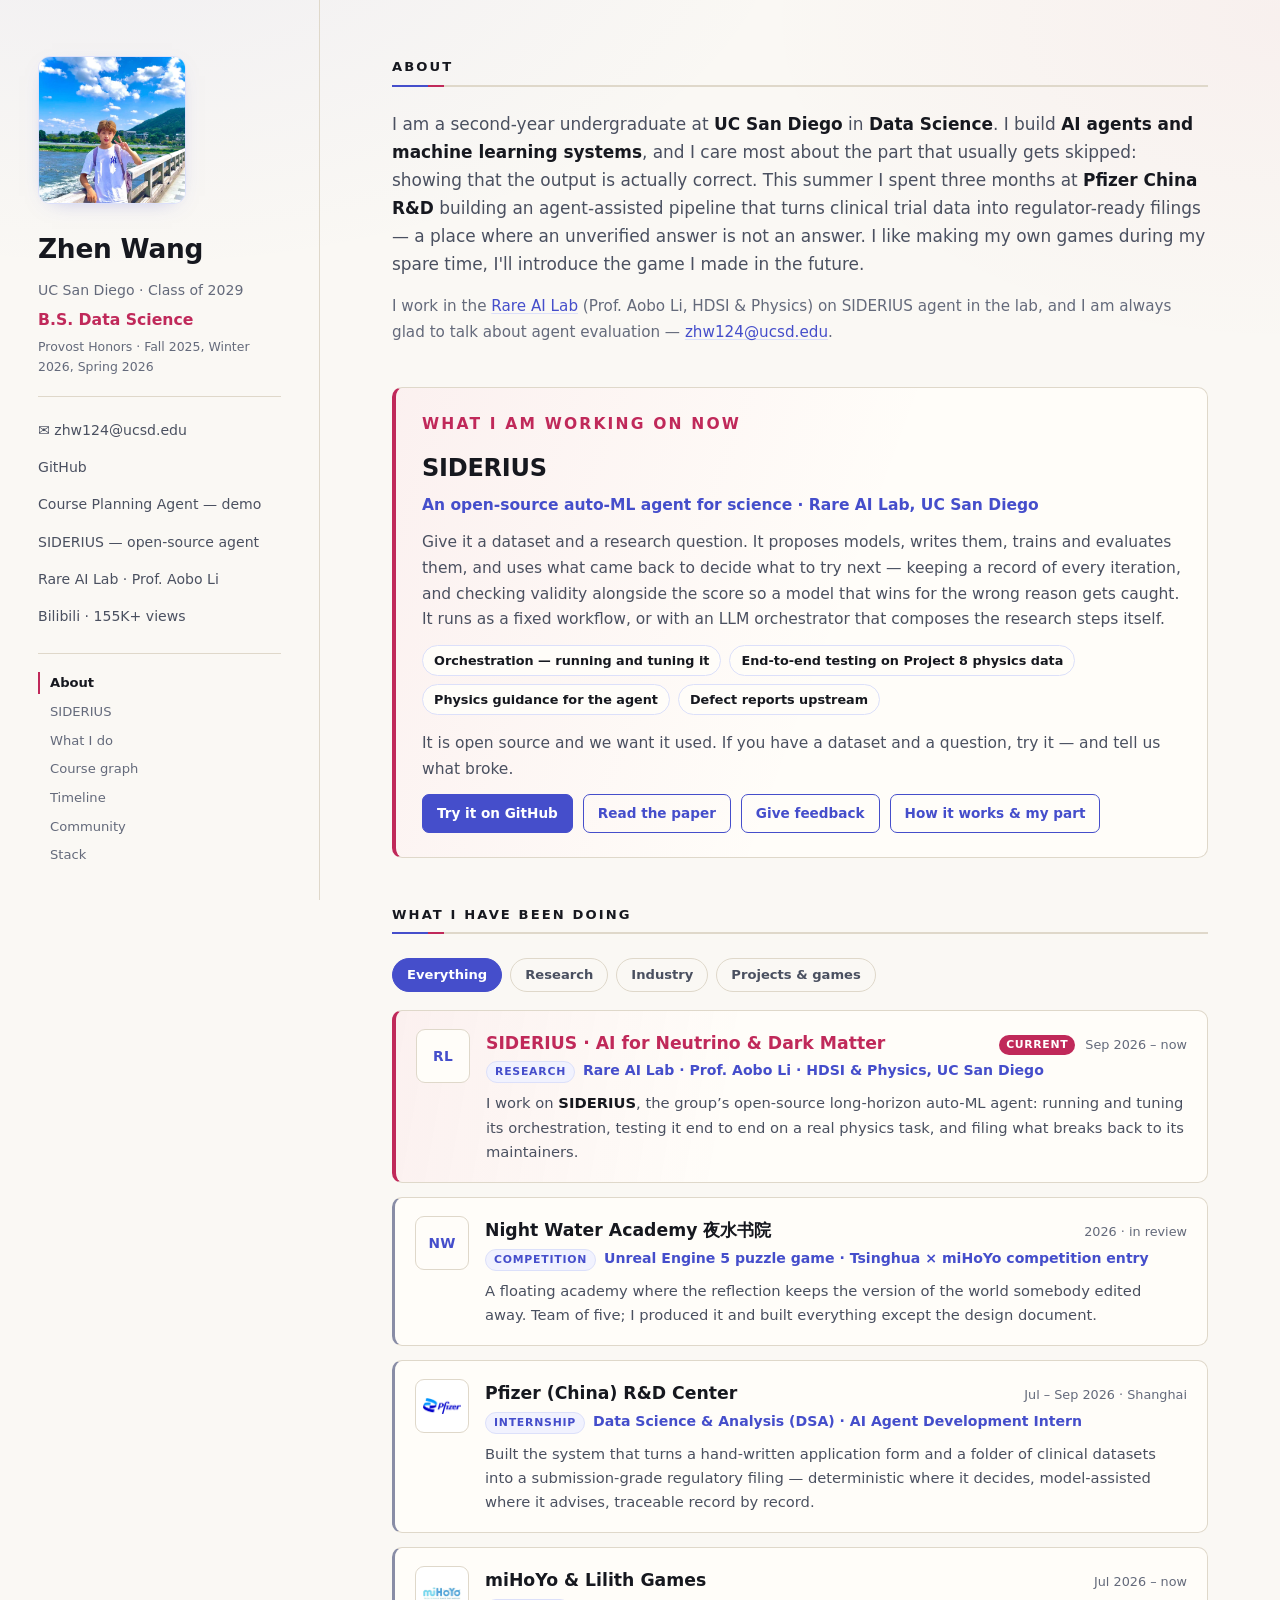
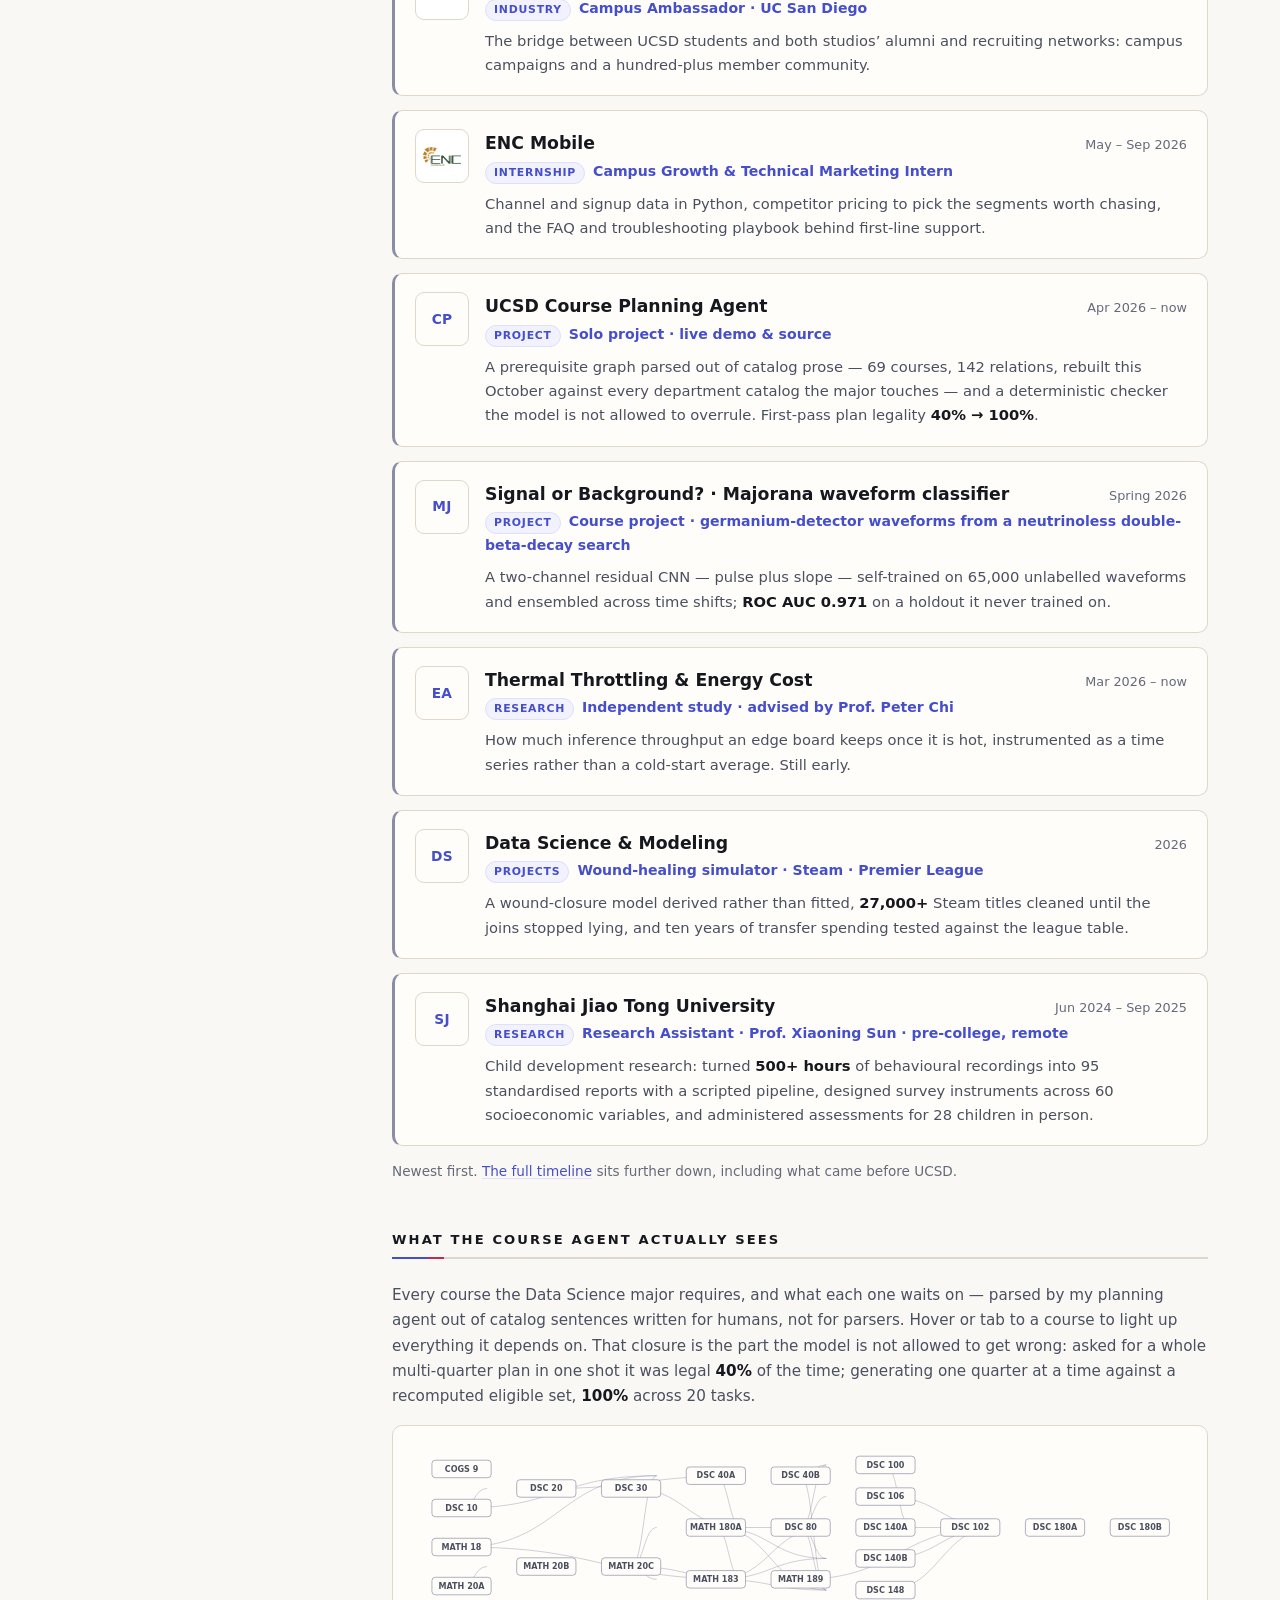
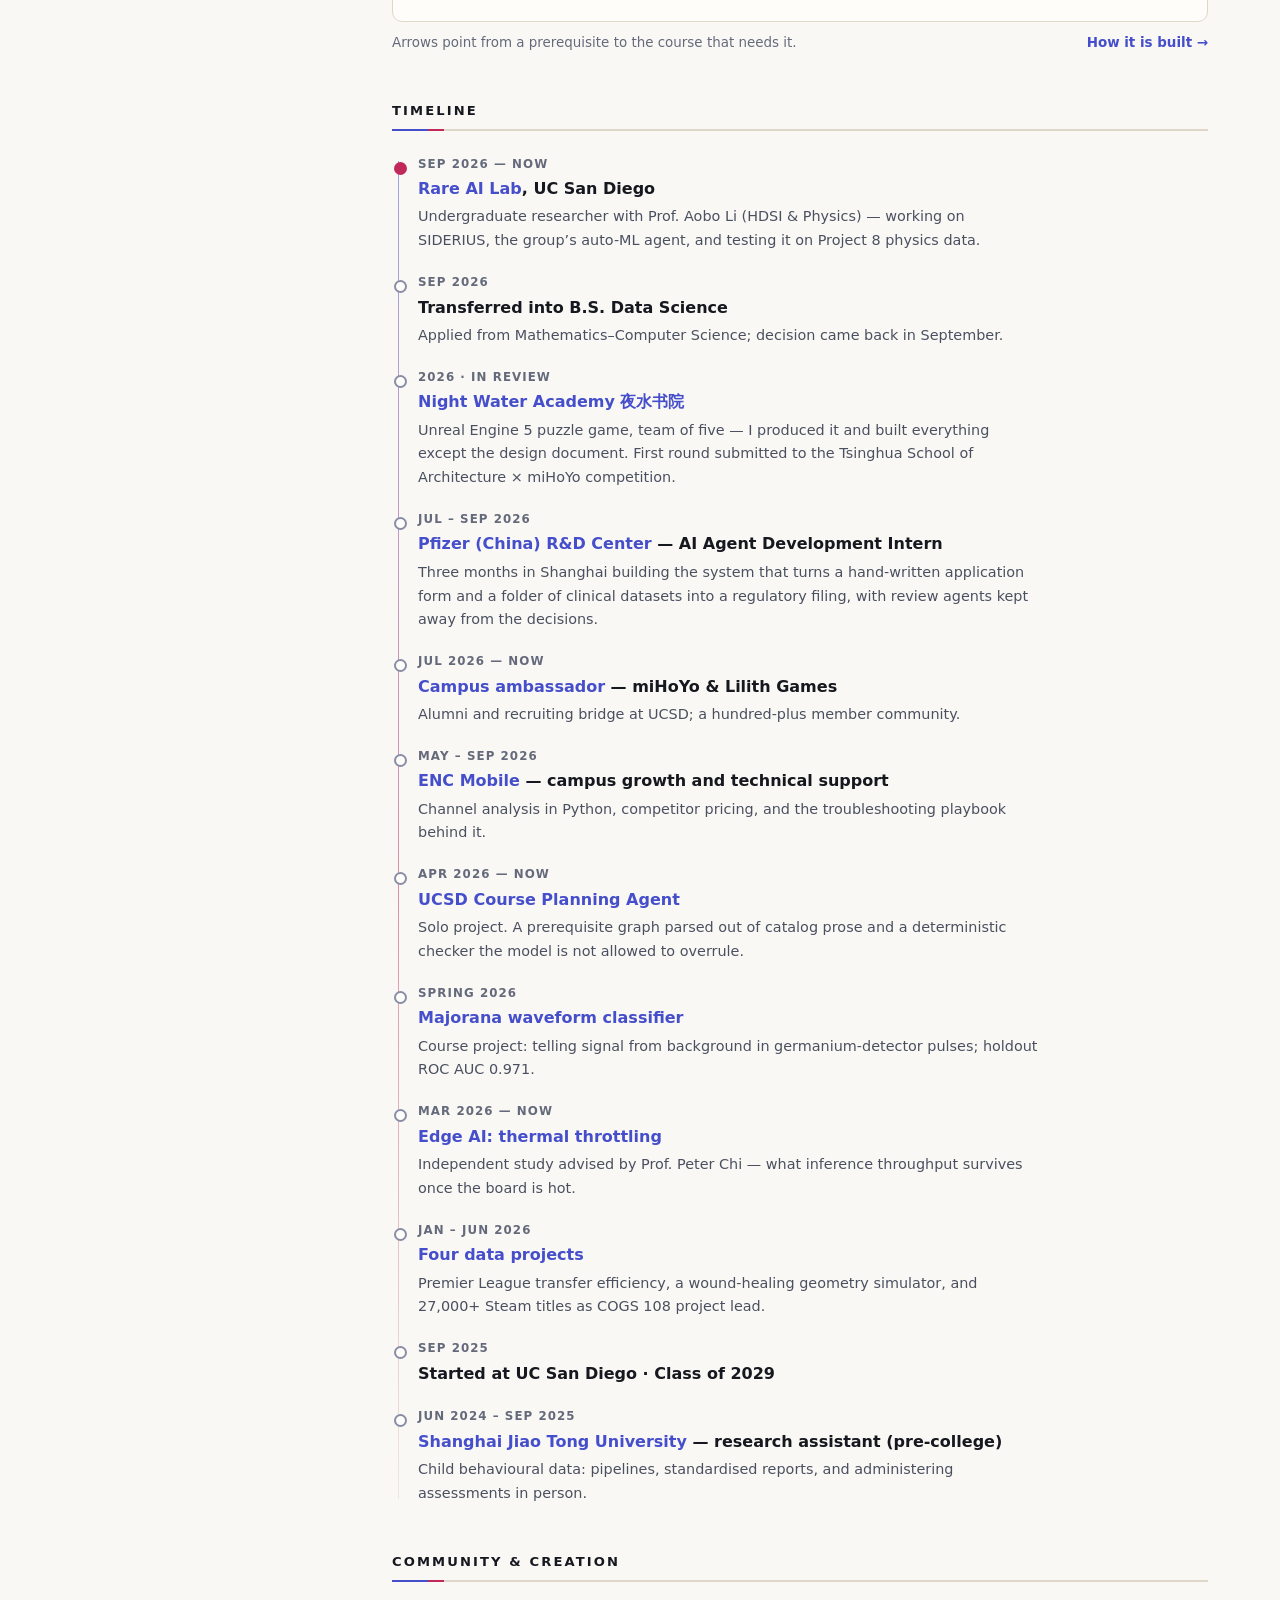
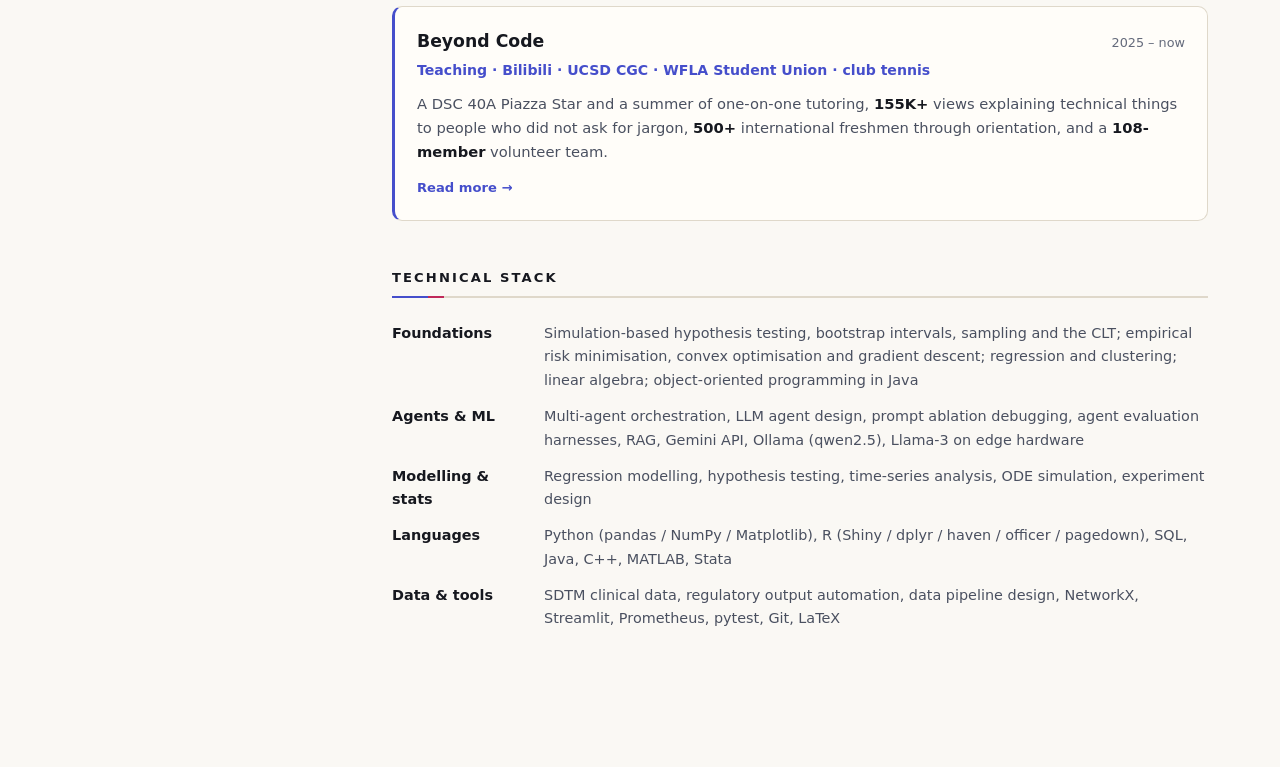
==== commit 20cfb87b: "Update index.html" ====
--- a/index.html
+++ b/index.html
@@ -58,7 +58,7 @@
         </p>
         <p class="intro-aside">
             I work in the <a href="https://aobol.github.io/AoboLi/">Rare AI Lab</a> (Prof. Aobo Li, HDSI
-            &amp; Physics) on machine learning for physics time series, and I am always glad to talk about
+            &amp; Physics) on SIDERIUS agent in the lab, and I am always glad to talk about
             agent evaluation — <a href="mailto:zhw124@ucsd.edu">zhw124@ucsd.edu</a>.
         </p>
     </section>
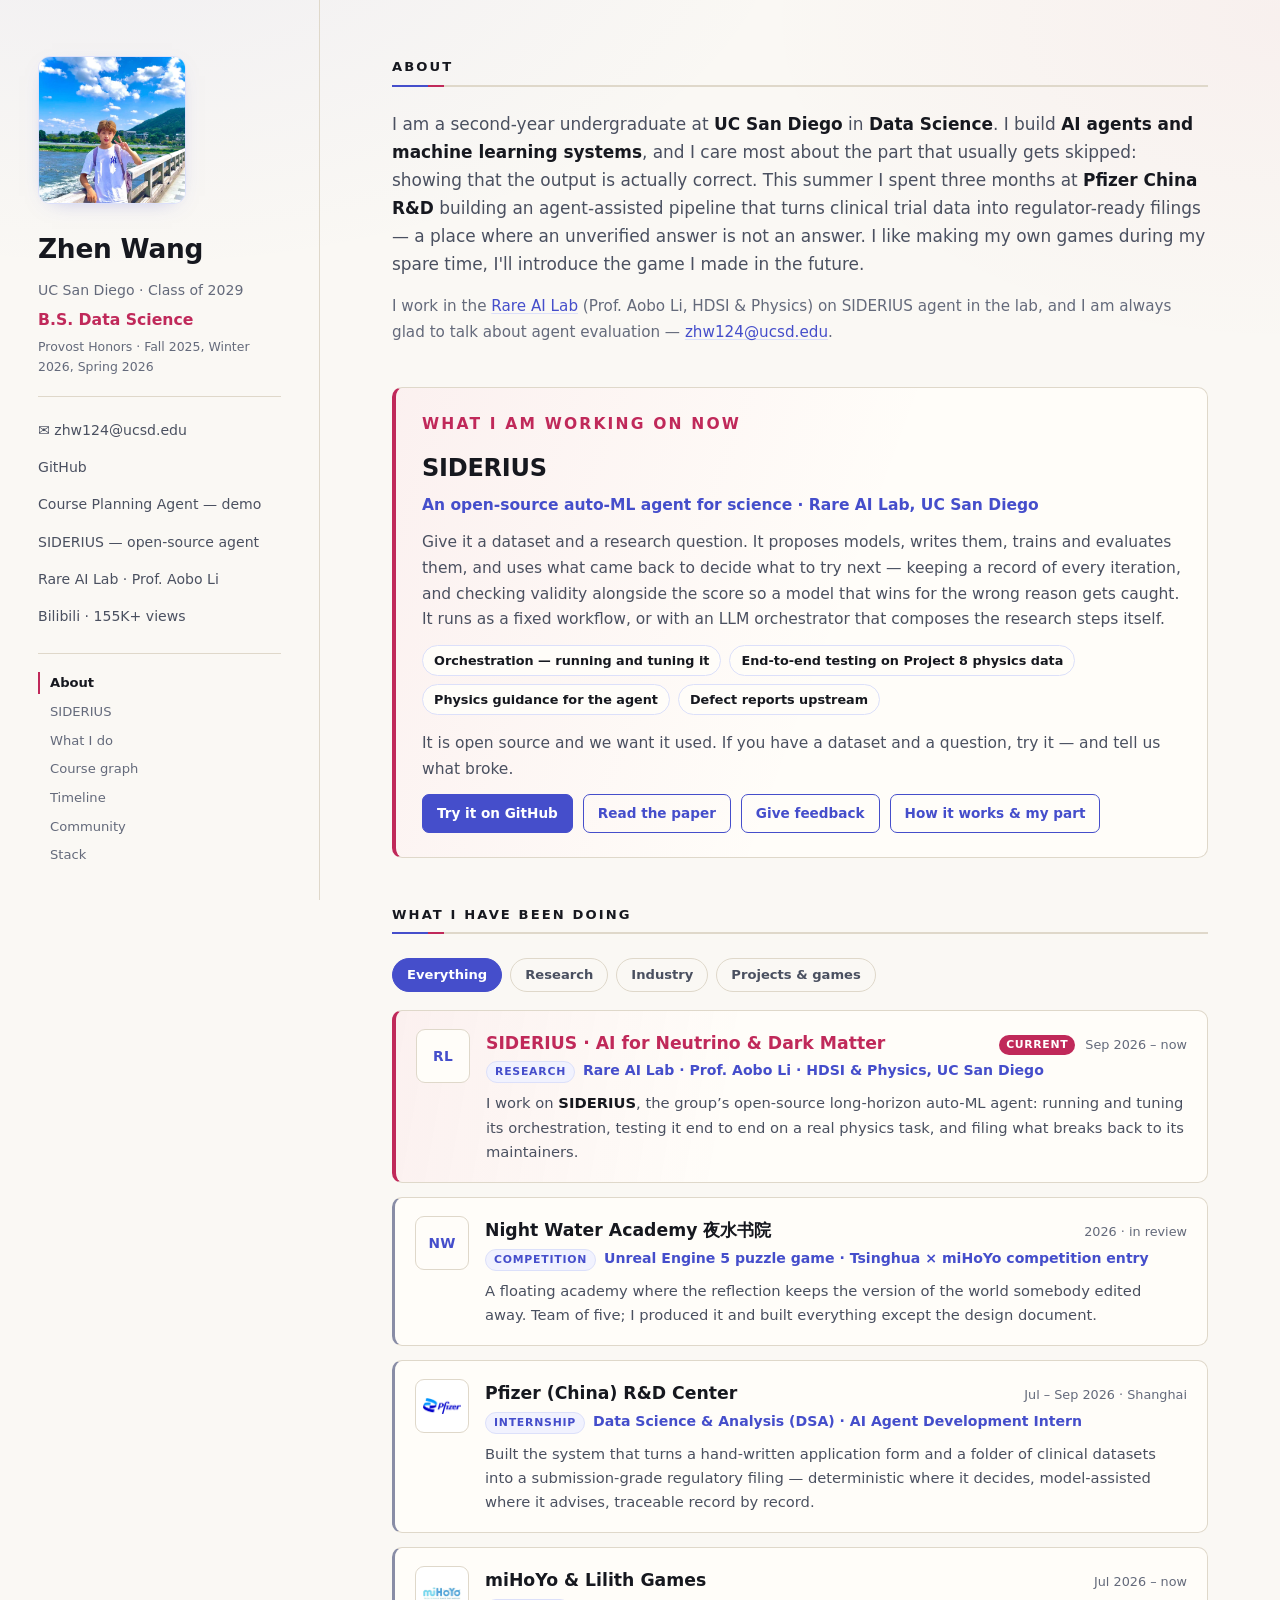
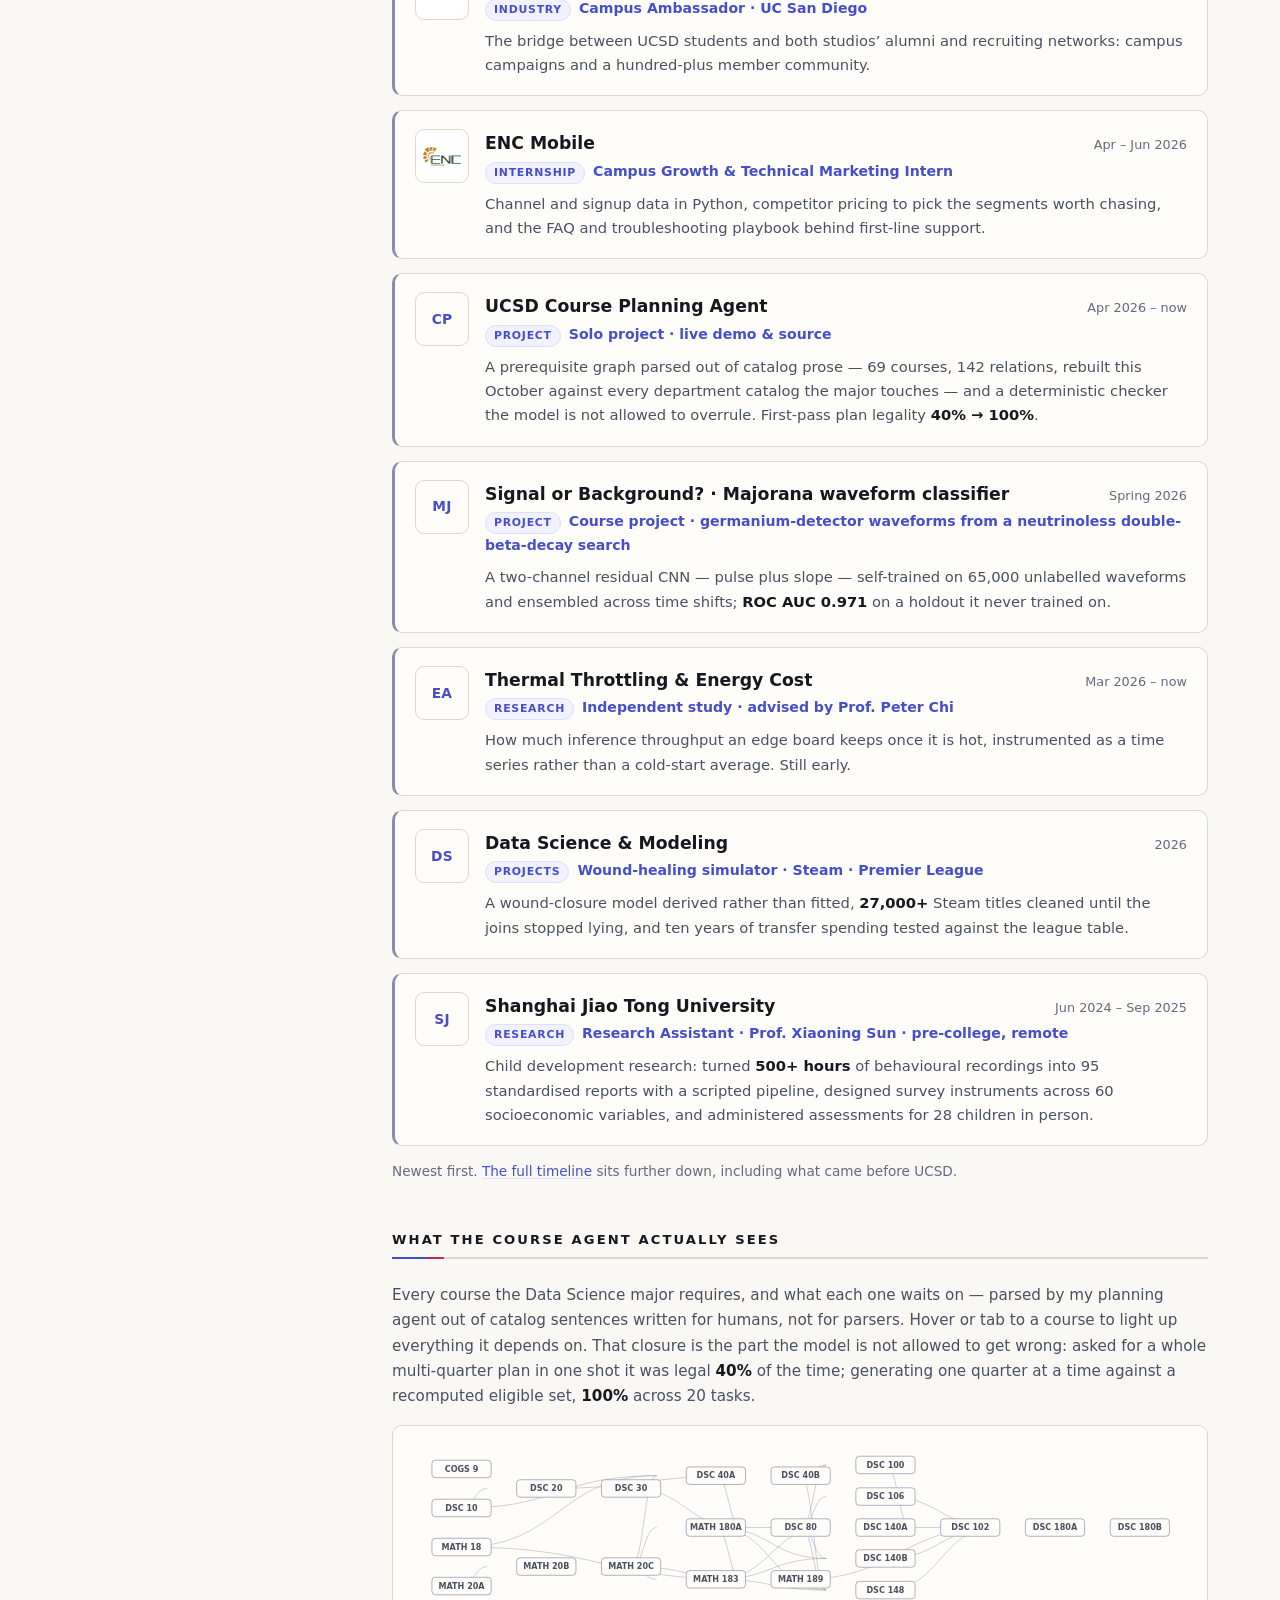
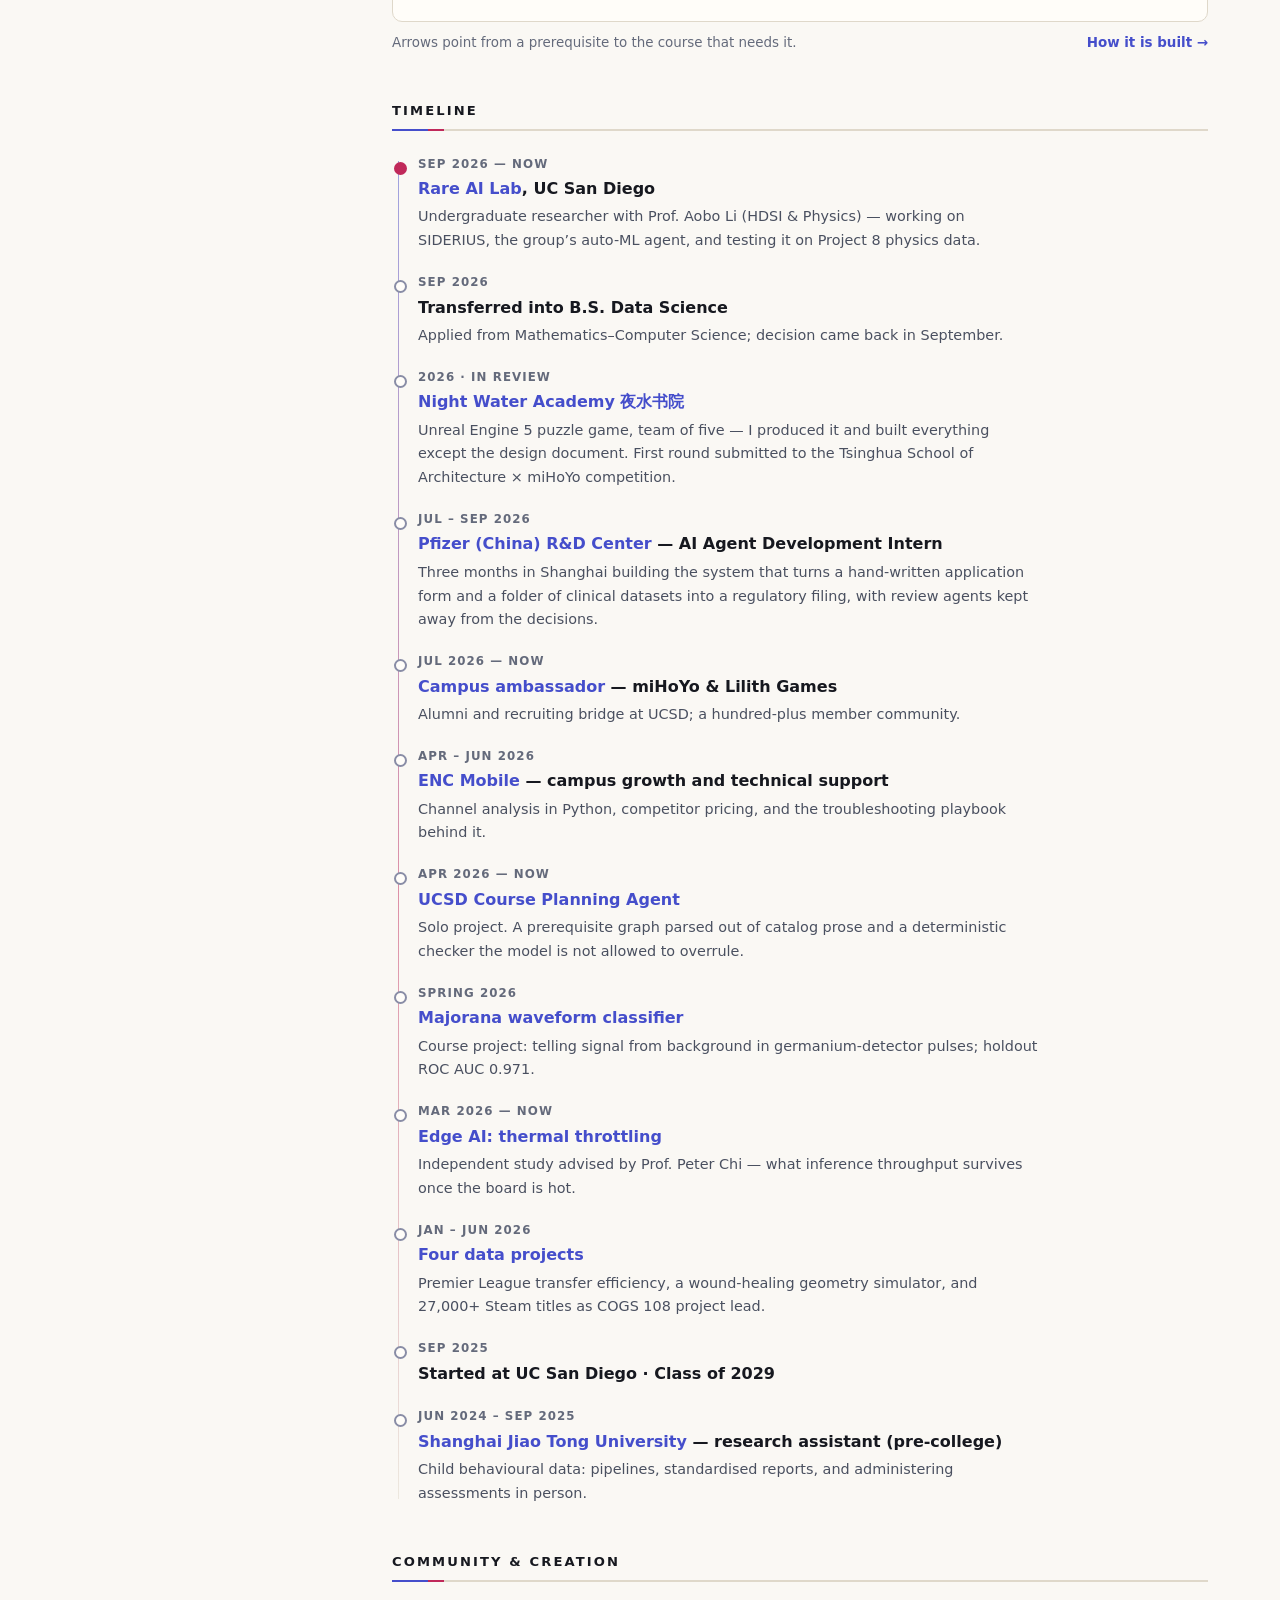
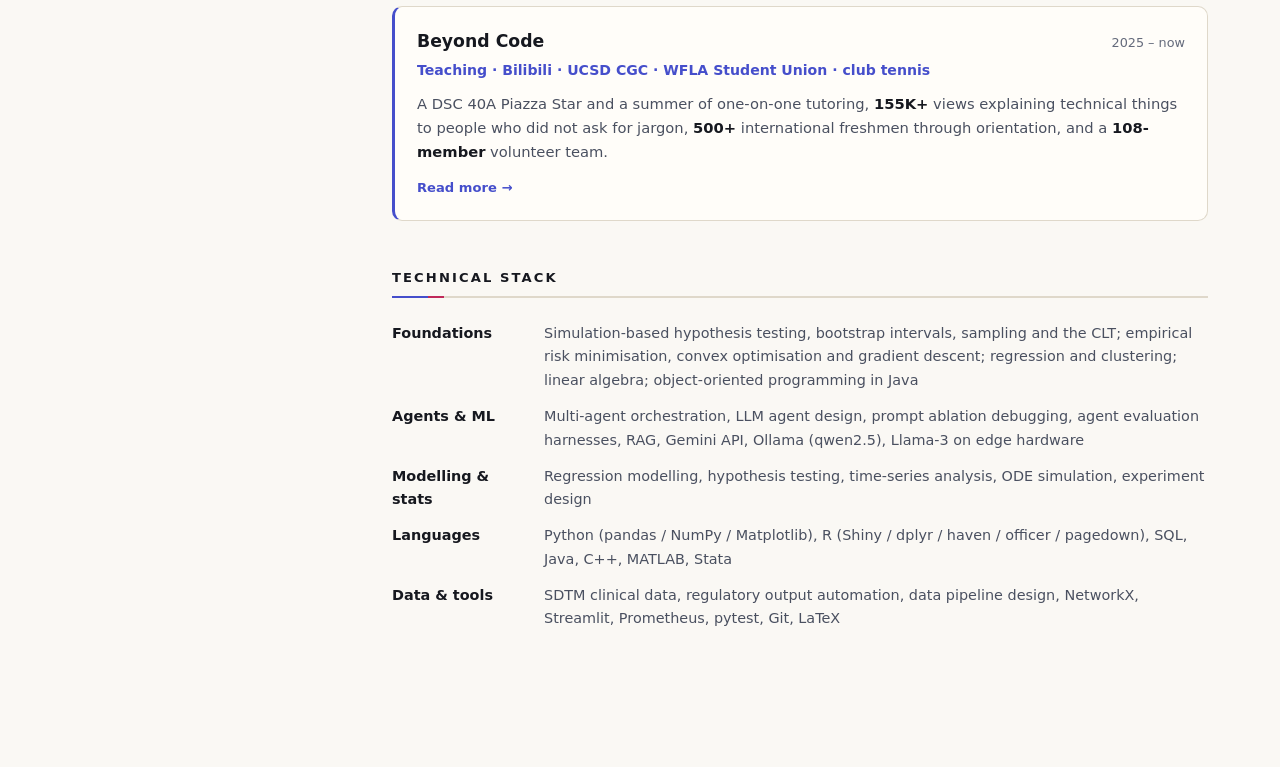
==== commit 9d89ddd0: "Correct the ENC Mobile dates to April-June 2026 The internship ran April to June and was on-site; th" ====
--- a/index.html
+++ b/index.html
@@ -153,7 +153,7 @@
                 <span class="row-body">
                     <span class="row-head">
                         <span class="row-title">ENC Mobile</span>
-                        <span class="row-when">May – Sep 2026</span>
+                        <span class="row-when">Apr – Jun 2026</span>
                     </span>
                     <span class="row-org"><span class="row-chip">Internship</span>Campus Growth &amp; Technical Marketing Intern</span>
                     <span class="row-line">Channel and signup data in Python, competitor pricing to pick the segments worth chasing, and the FAQ and troubleshooting playbook behind first-line support.</span>
@@ -279,7 +279,7 @@
                 <p class="tl-note">Alumni and recruiting bridge at UCSD; a hundred-plus member community.</p>
             </li>
             <li class="tl-item">
-                <p class="tl-when">May – Sep 2026</p>
+                <p class="tl-when">Apr – Jun 2026</p>
                 <p class="tl-what"><a href="beyond-code.html#enc">ENC Mobile</a> — campus growth and technical support</p>
                 <p class="tl-note">Channel analysis in Python, competitor pricing, and the troubleshooting playbook behind it.</p>
             </li>
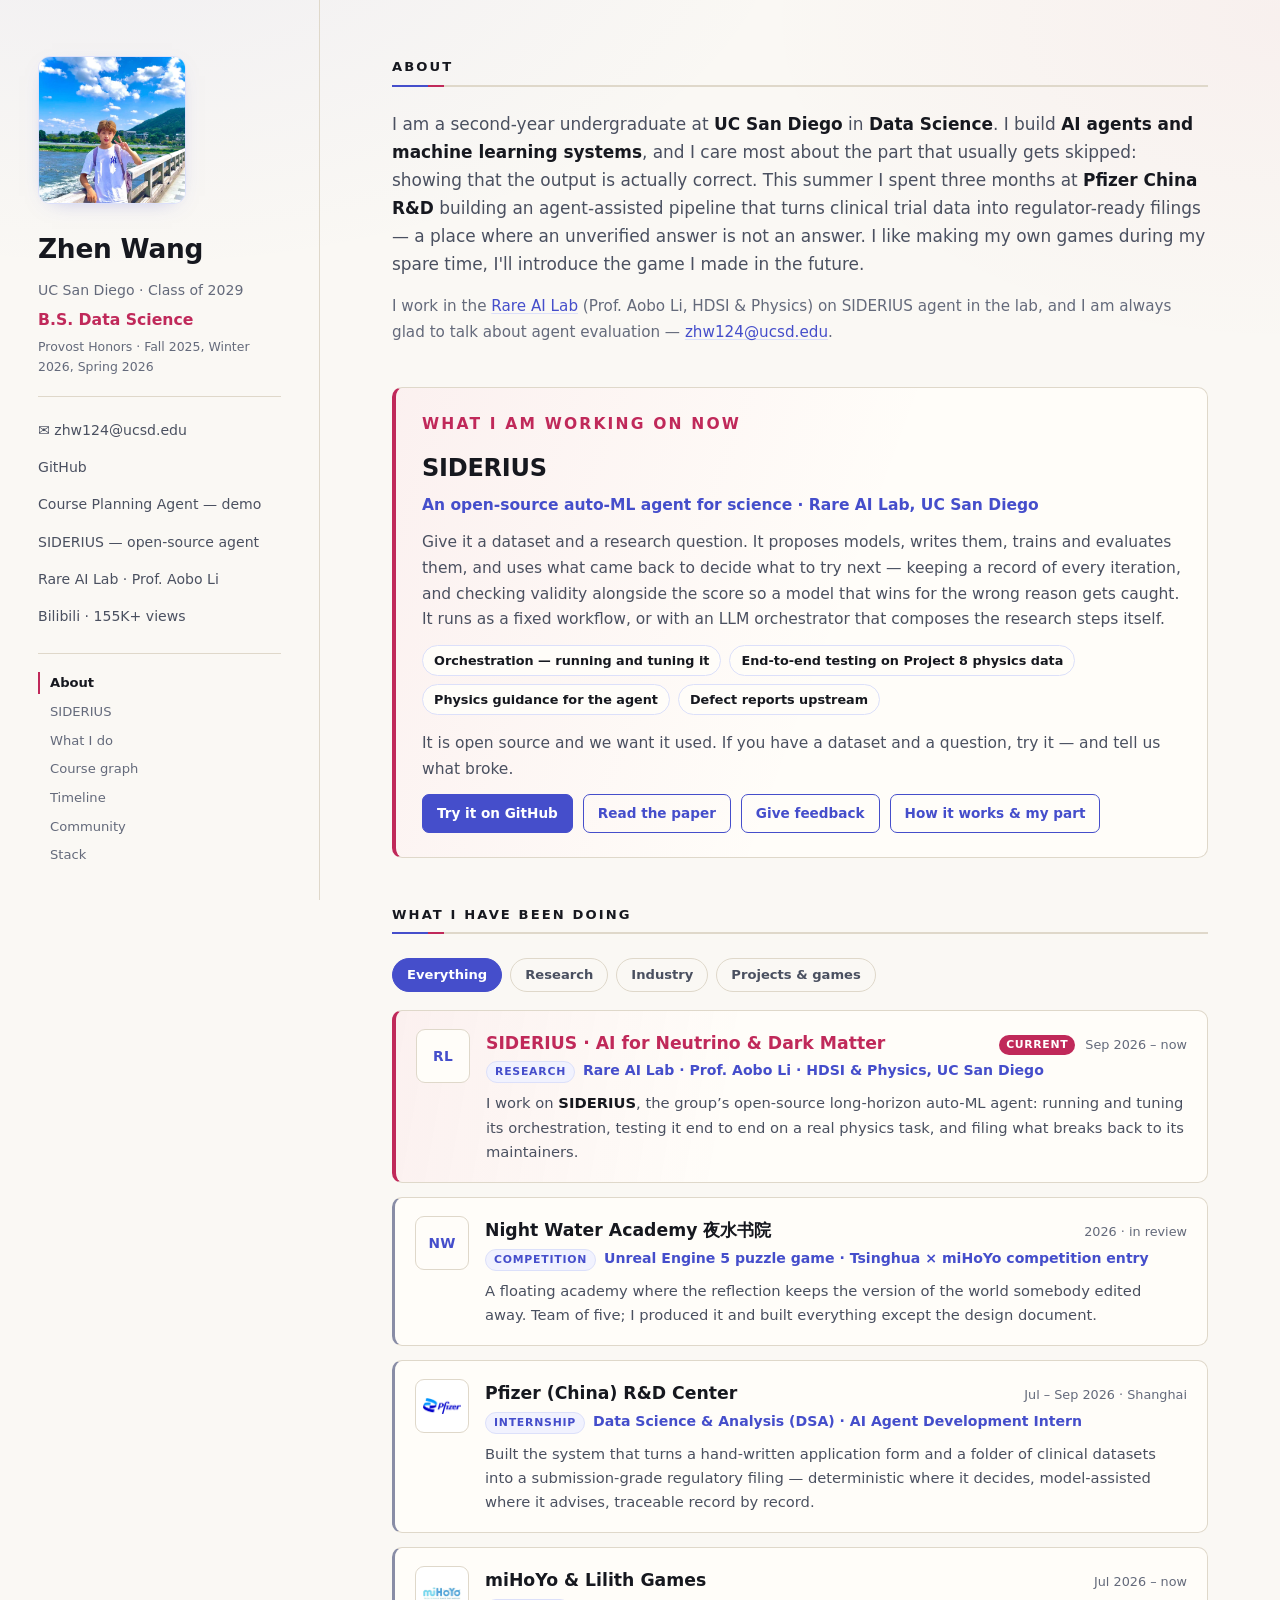
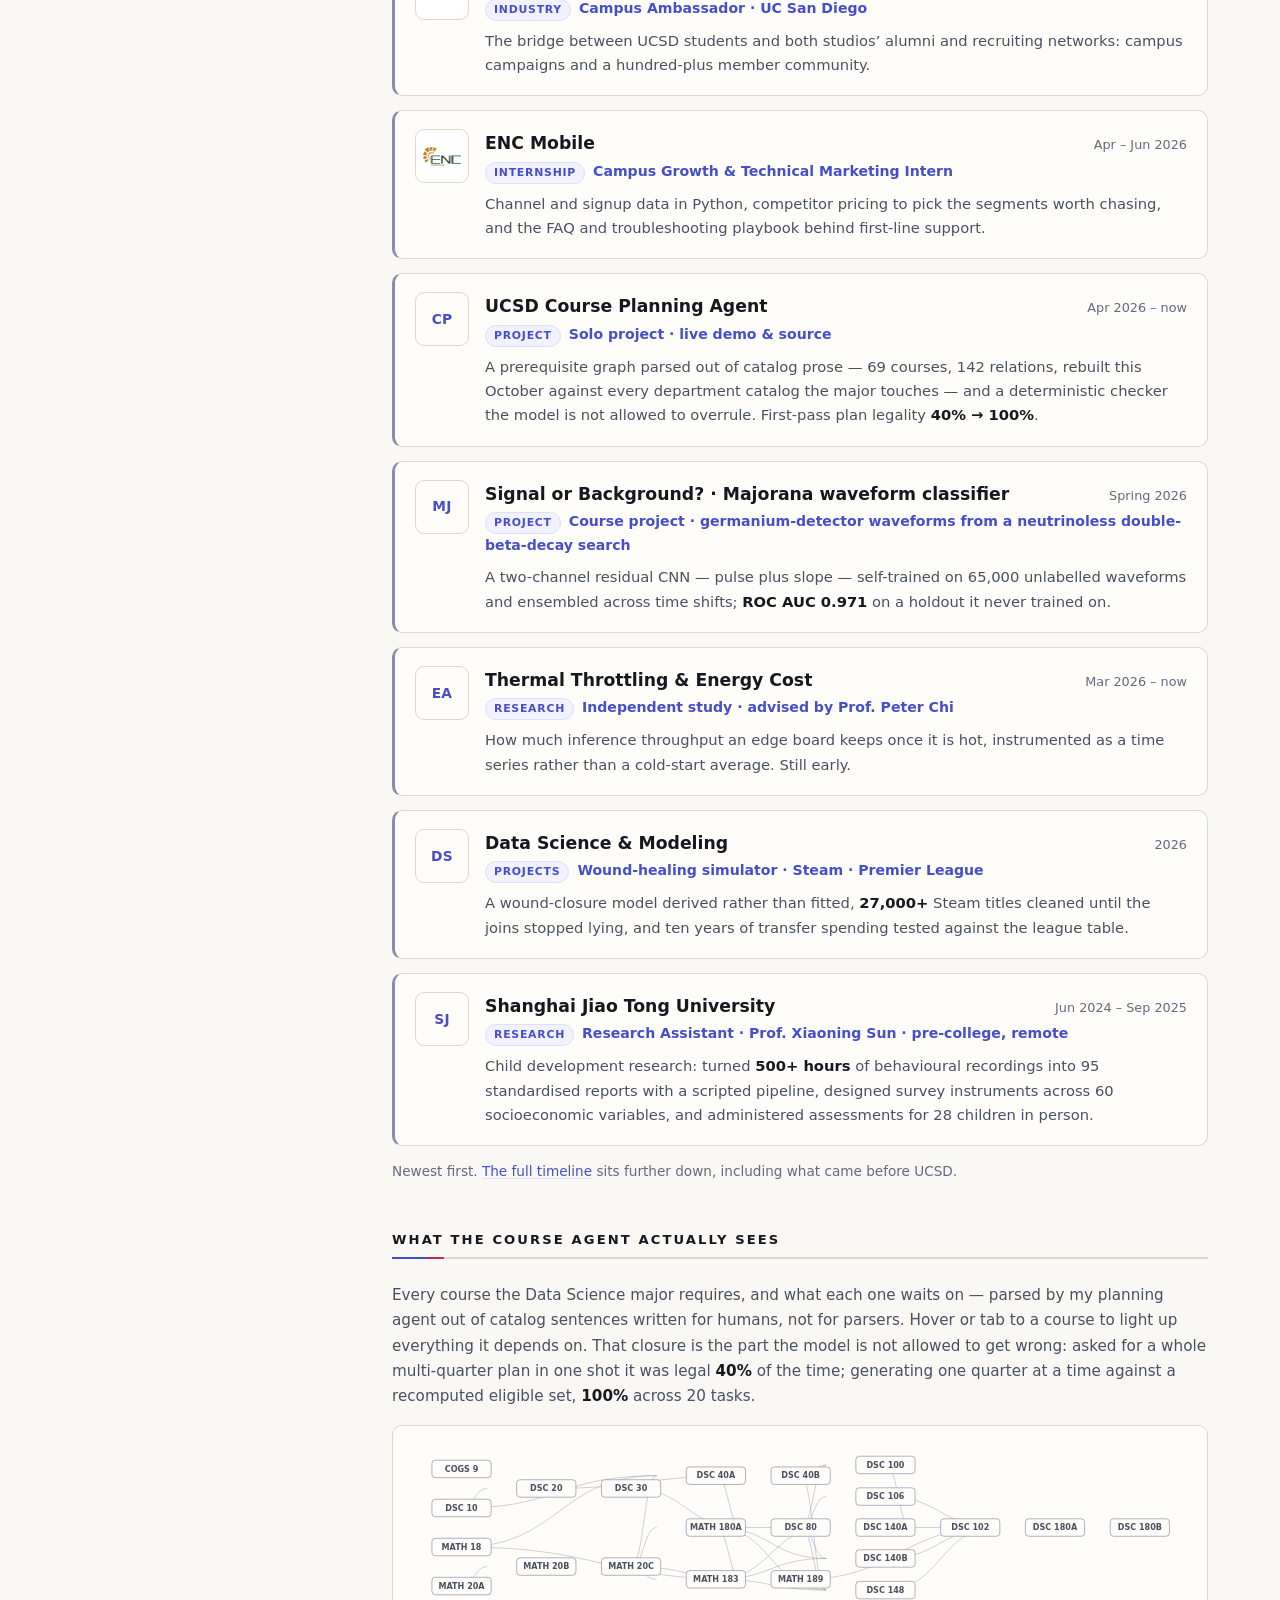
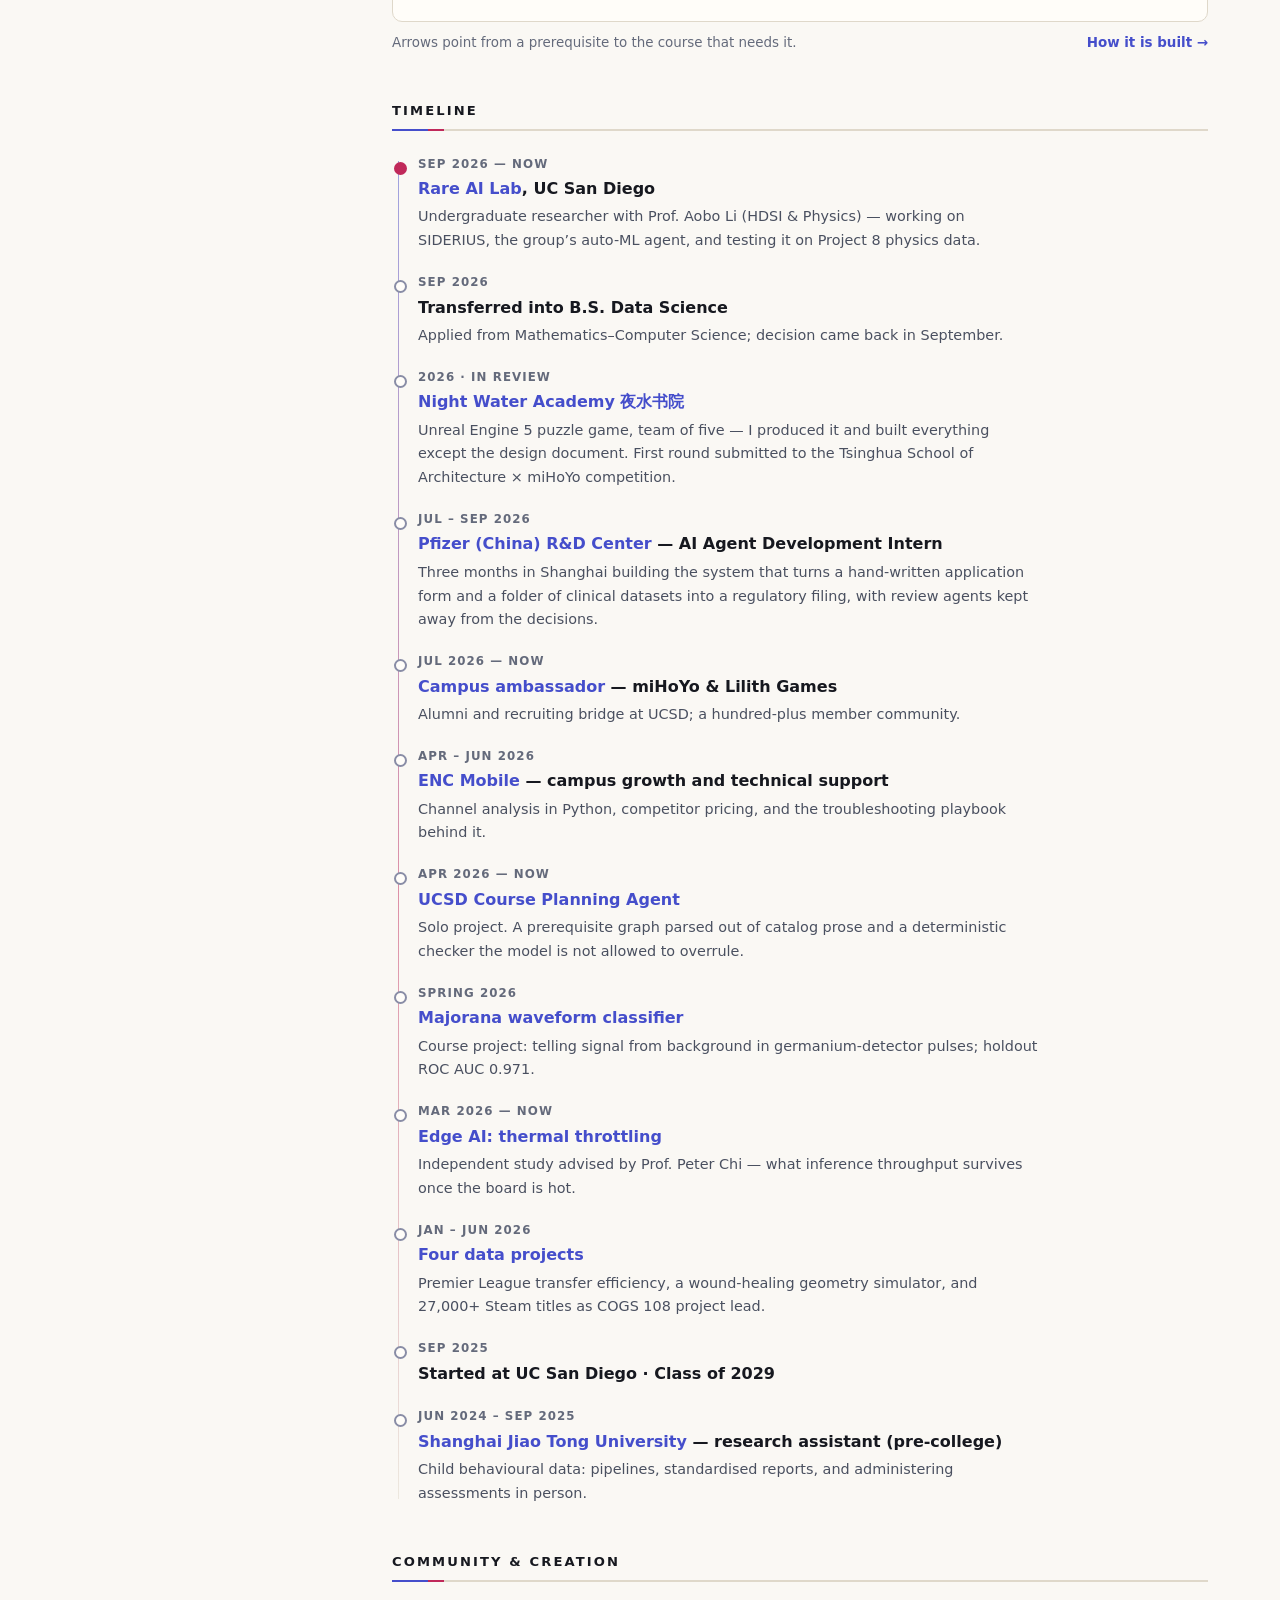
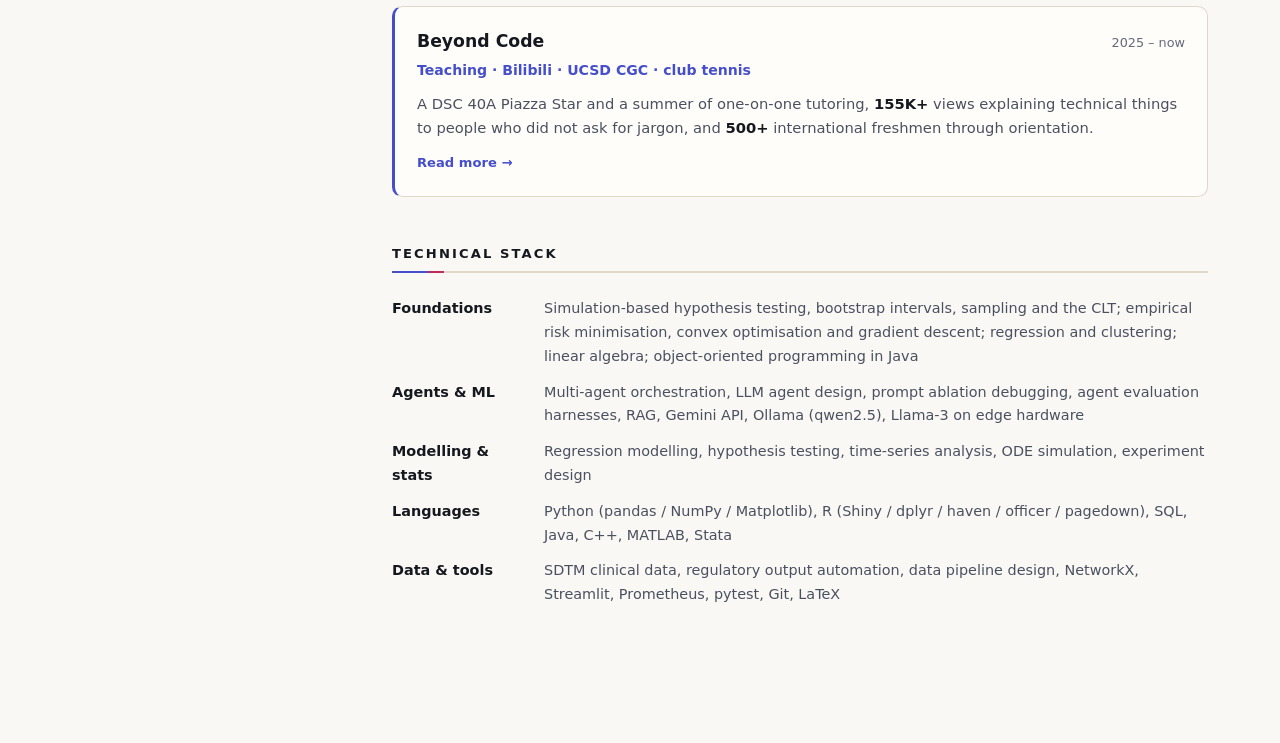
==== commit 29b5fe82: "Remove the WFLA Student Union entry It was a high-school role; the community page and the overview c" ====
--- a/index.html
+++ b/index.html
@@ -324,12 +324,11 @@
                         <span class="card-title">Beyond Code</span>
                         <span class="card-date">2025 – now</span>
                     </div>
-                    <span class="card-org">Teaching · Bilibili · UCSD CGC · WFLA Student Union · club tennis</span>
+                    <span class="card-org">Teaching · Bilibili · UCSD CGC · club tennis</span>
                     <p class="card-line">
                         A DSC 40A Piazza Star and a summer of one-on-one tutoring,
                         <strong>155K+</strong> views explaining technical things to people who did not ask for
-                        jargon, <strong>500+</strong> international freshmen through orientation, and a
-                        <strong>108-member</strong> volunteer team.
+                        jargon, and <strong>500+</strong> international freshmen through orientation.
                     </p>
                     <span class="card-more">Read more <span aria-hidden="true">→</span></span>
                 </a>
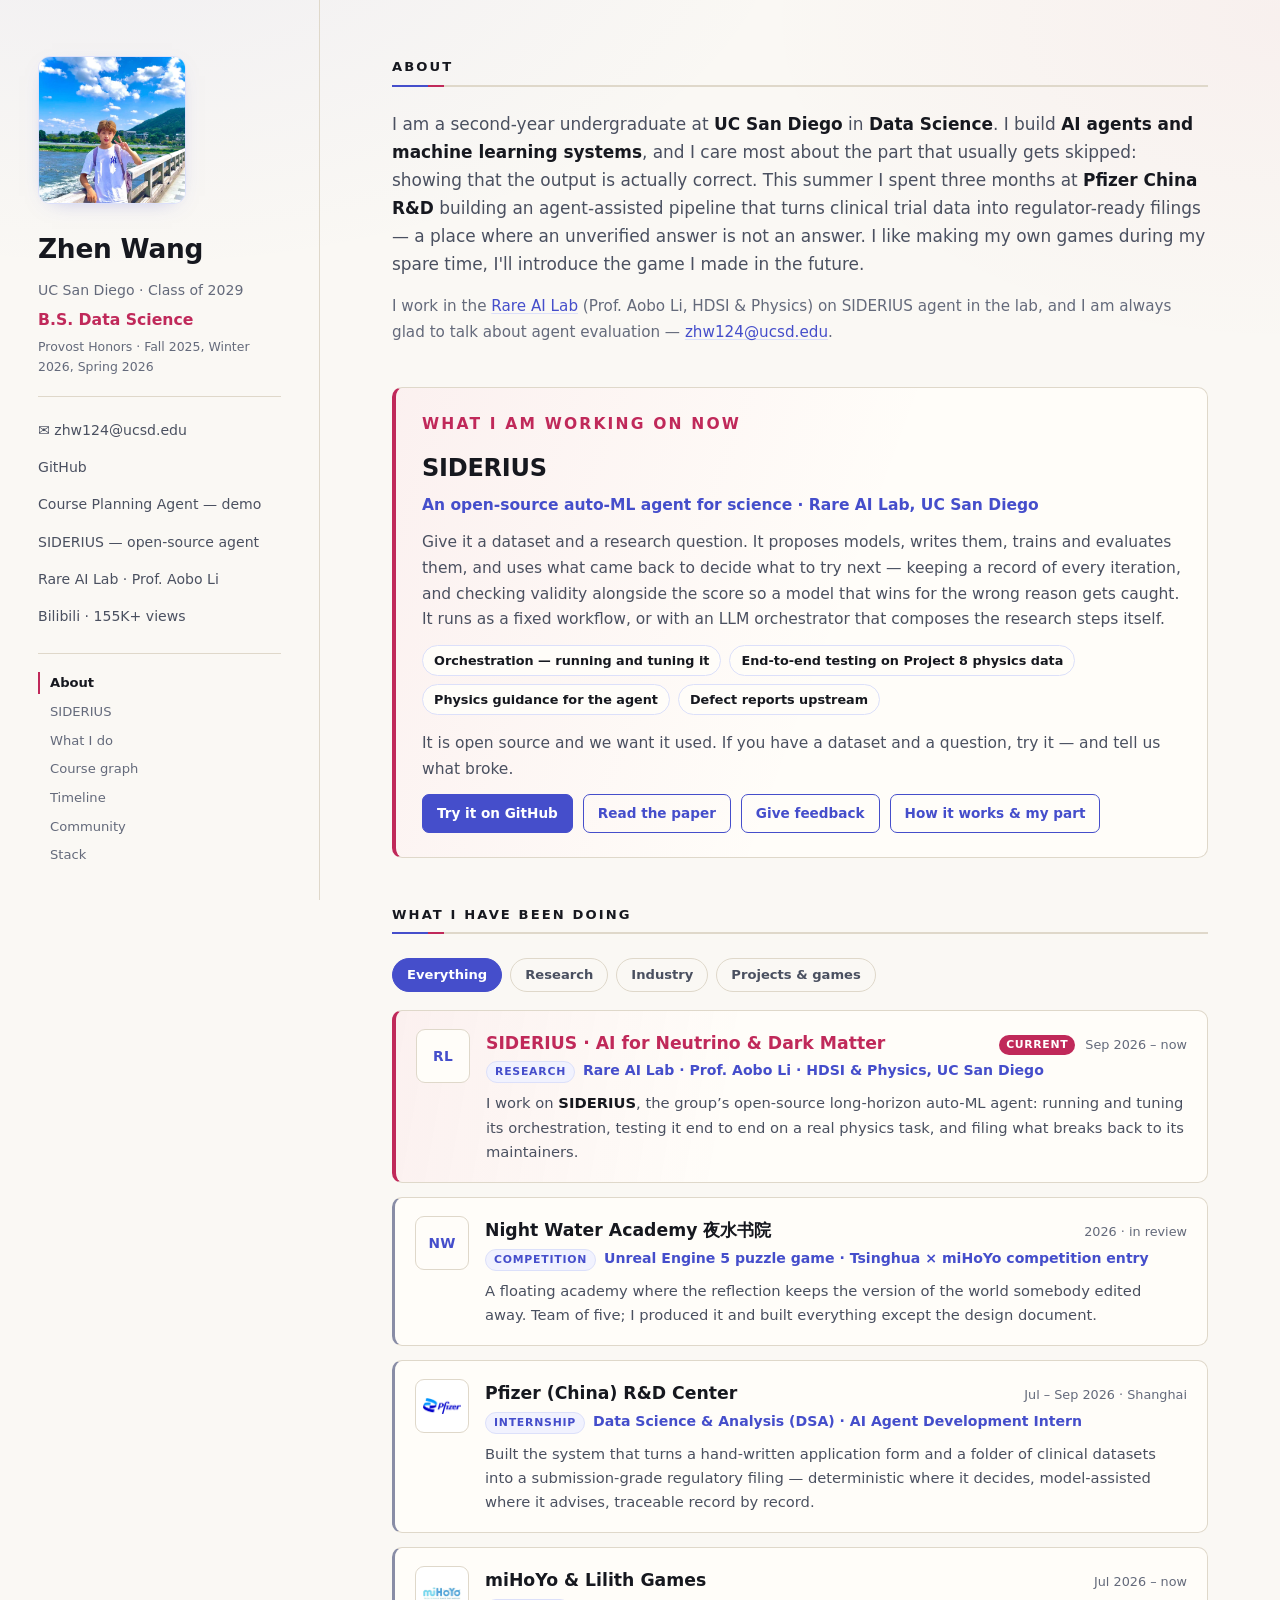
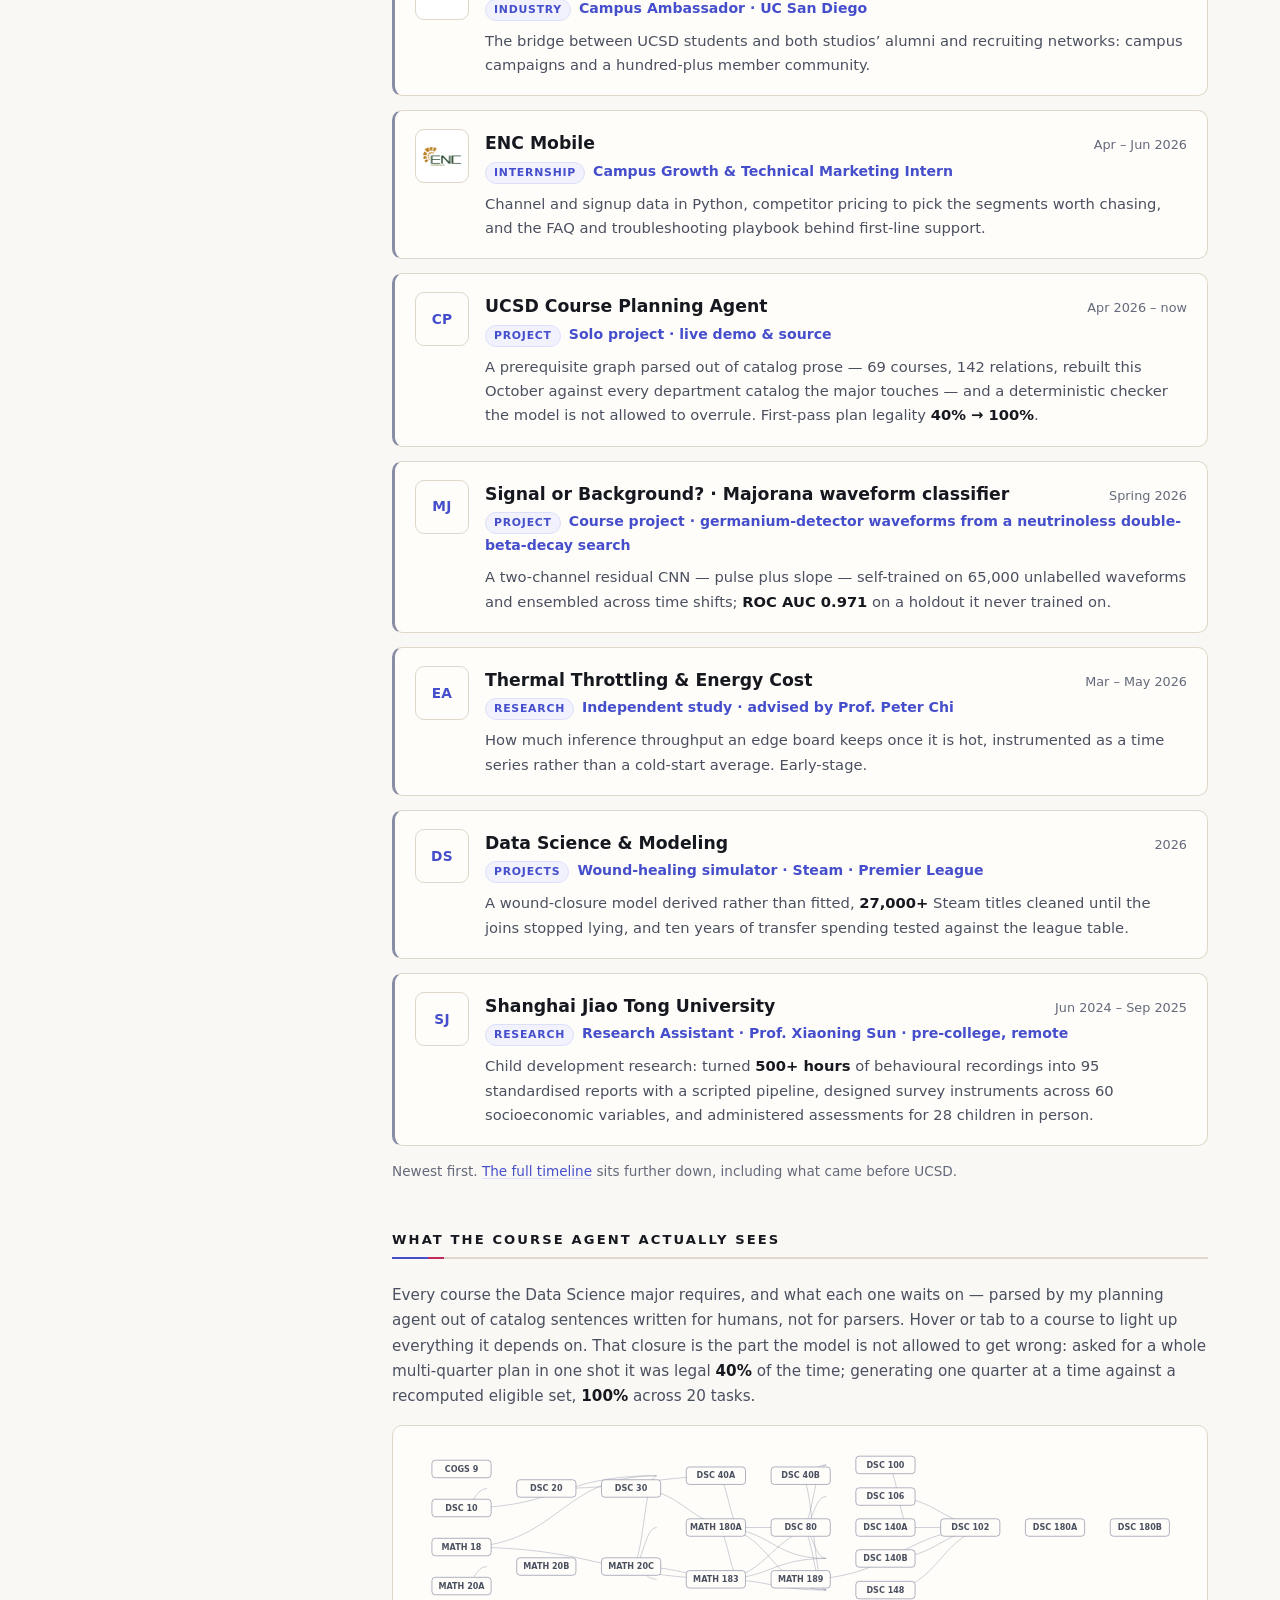
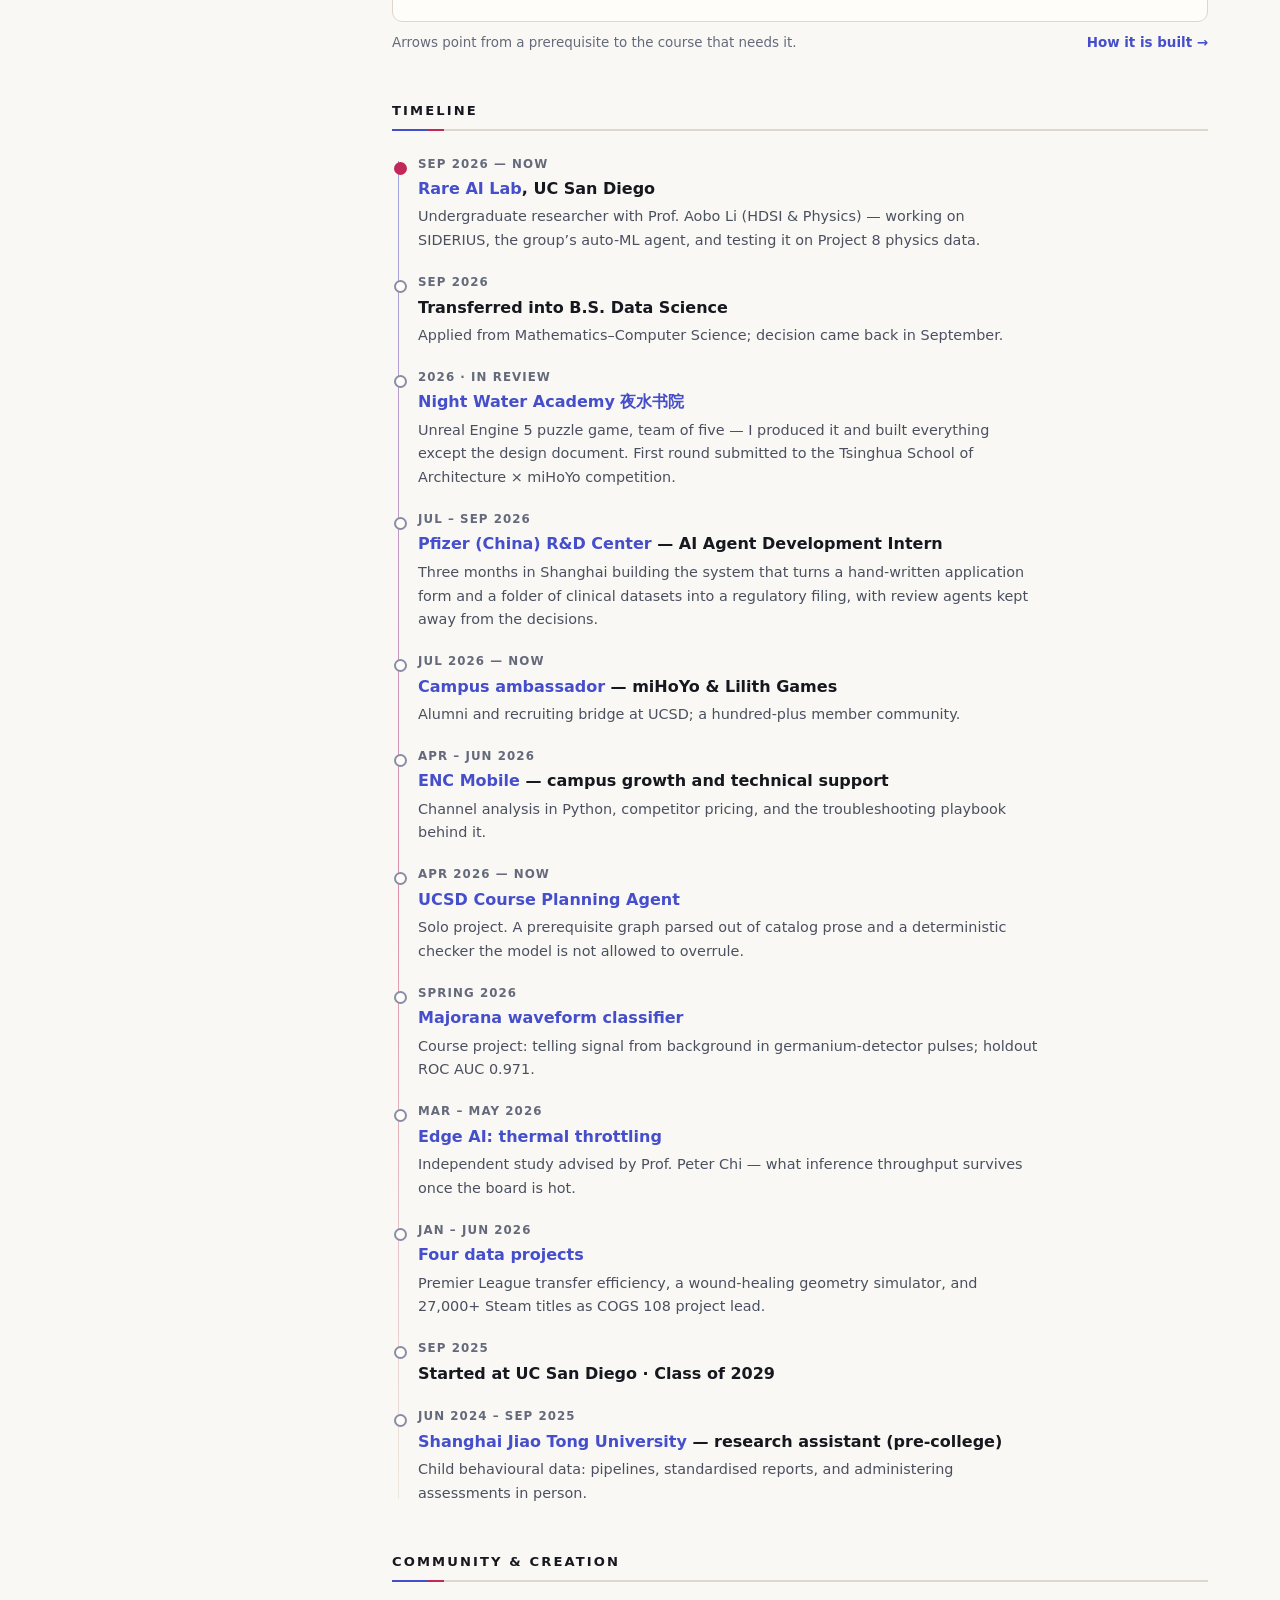
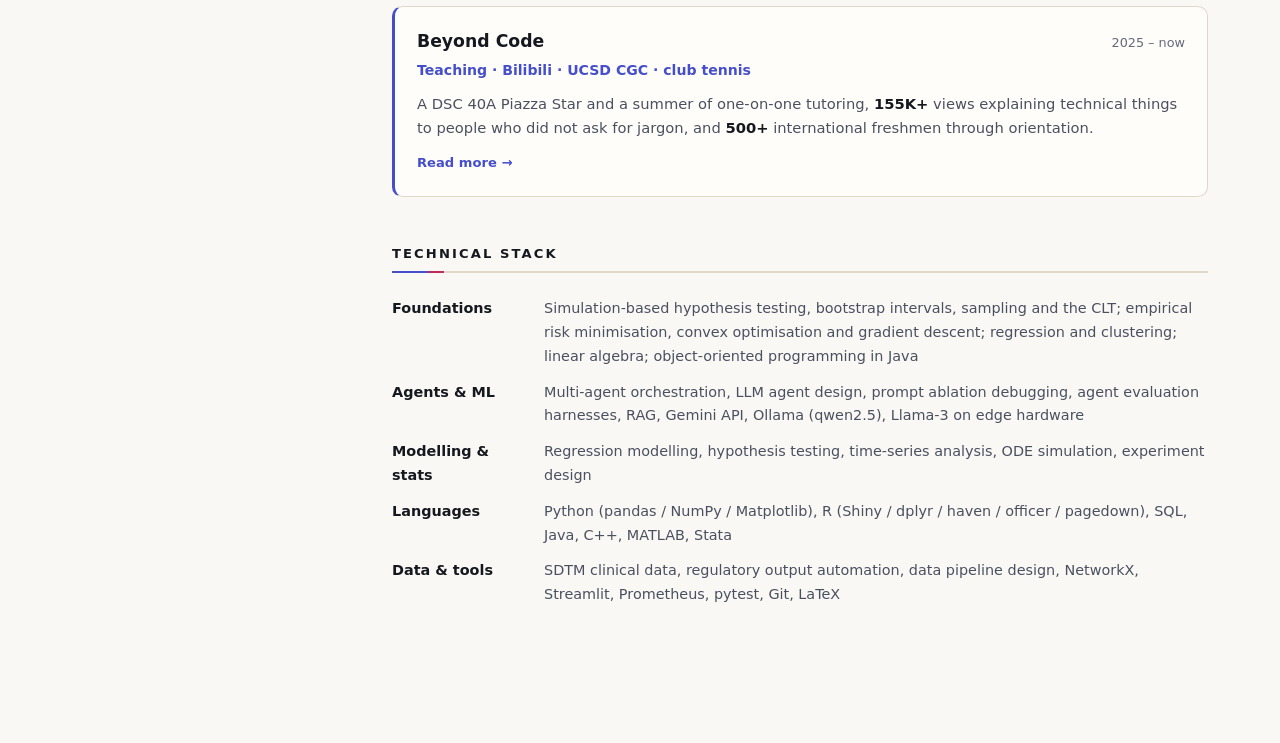
==== commit 745e7dc8: "Correct the Edge AI study dates to March-May 2026 Co-Authored-By: Claude Opus 5.5 <noreply@anthropic" ====
--- a/index.html
+++ b/index.html
@@ -189,10 +189,10 @@
                 <span class="row-body">
                     <span class="row-head">
                         <span class="row-title">Thermal Throttling &amp; Energy Cost</span>
-                        <span class="row-when">Mar 2026 – now</span>
+                        <span class="row-when">Mar – May 2026</span>
                     </span>
                     <span class="row-org"><span class="row-chip">Research</span>Independent study · advised by Prof. Peter Chi</span>
-                    <span class="row-line">How much inference throughput an edge board keeps once it is hot, instrumented as a time series rather than a cold-start average. Still early.</span>
+                    <span class="row-line">How much inference throughput an edge board keeps once it is hot, instrumented as a time series rather than a cold-start average. Early-stage.</span>
                 </span>
             </a>
 
@@ -294,7 +294,7 @@
                 <p class="tl-note">Course project: telling signal from background in germanium-detector pulses; holdout ROC AUC 0.971.</p>
             </li>
             <li class="tl-item">
-                <p class="tl-when">Mar 2026 — now</p>
+                <p class="tl-when">Mar – May 2026</p>
                 <p class="tl-what"><a href="edge-ai.html">Edge AI: thermal throttling</a></p>
                 <p class="tl-note">Independent study advised by Prof. Peter Chi — what inference throughput survives once the board is hot.</p>
             </li>
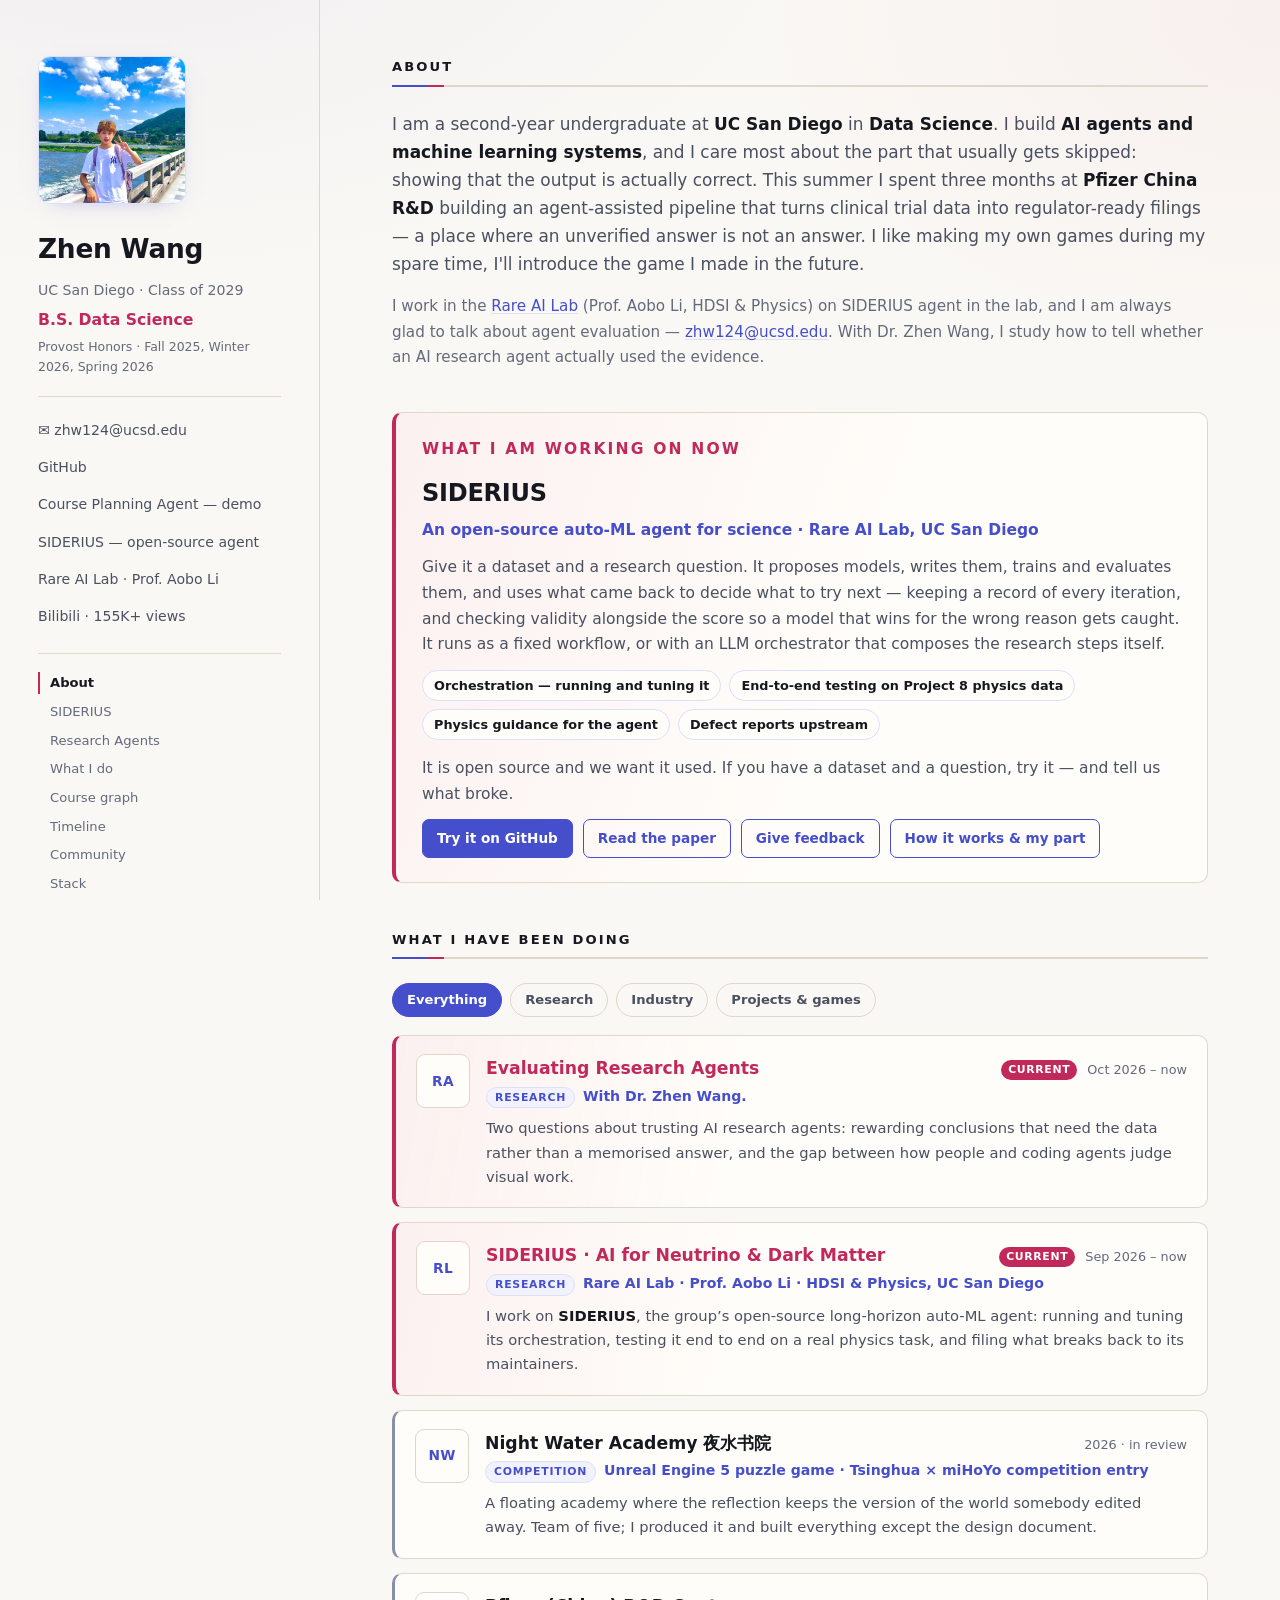
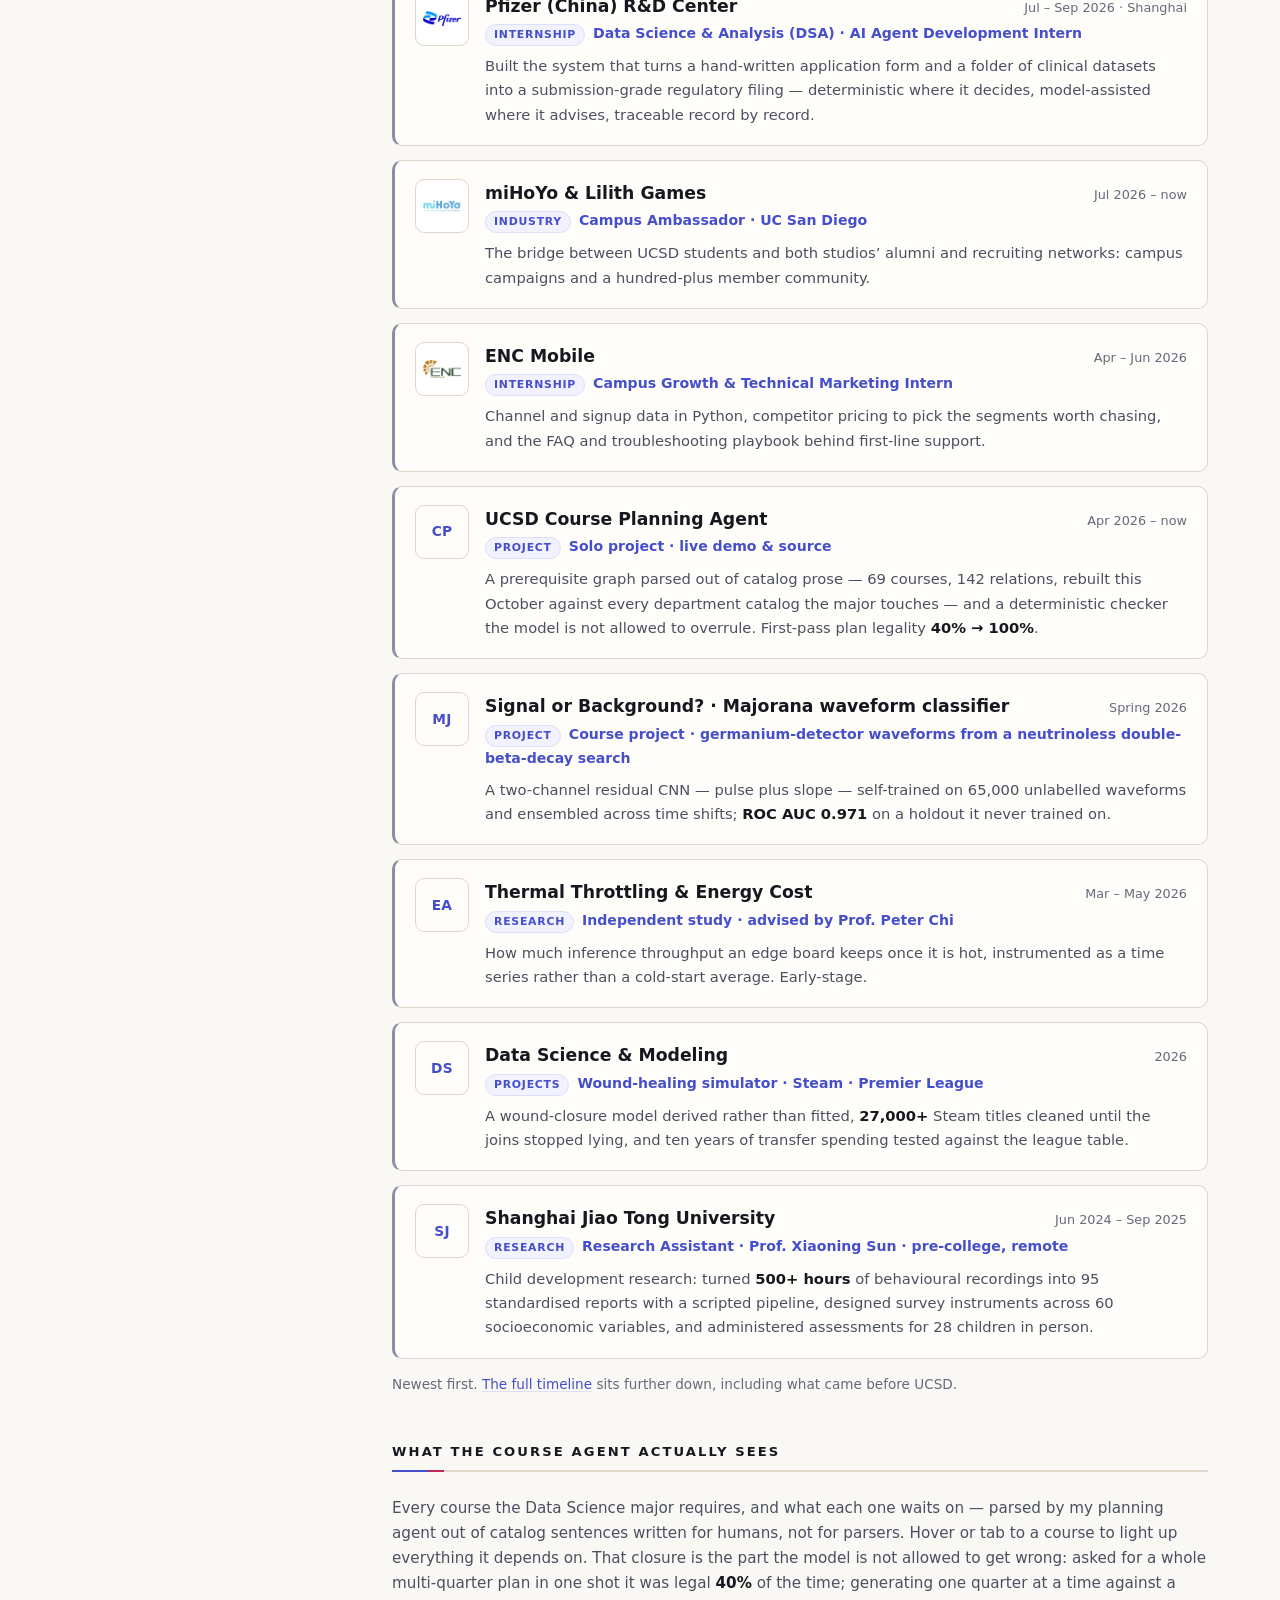
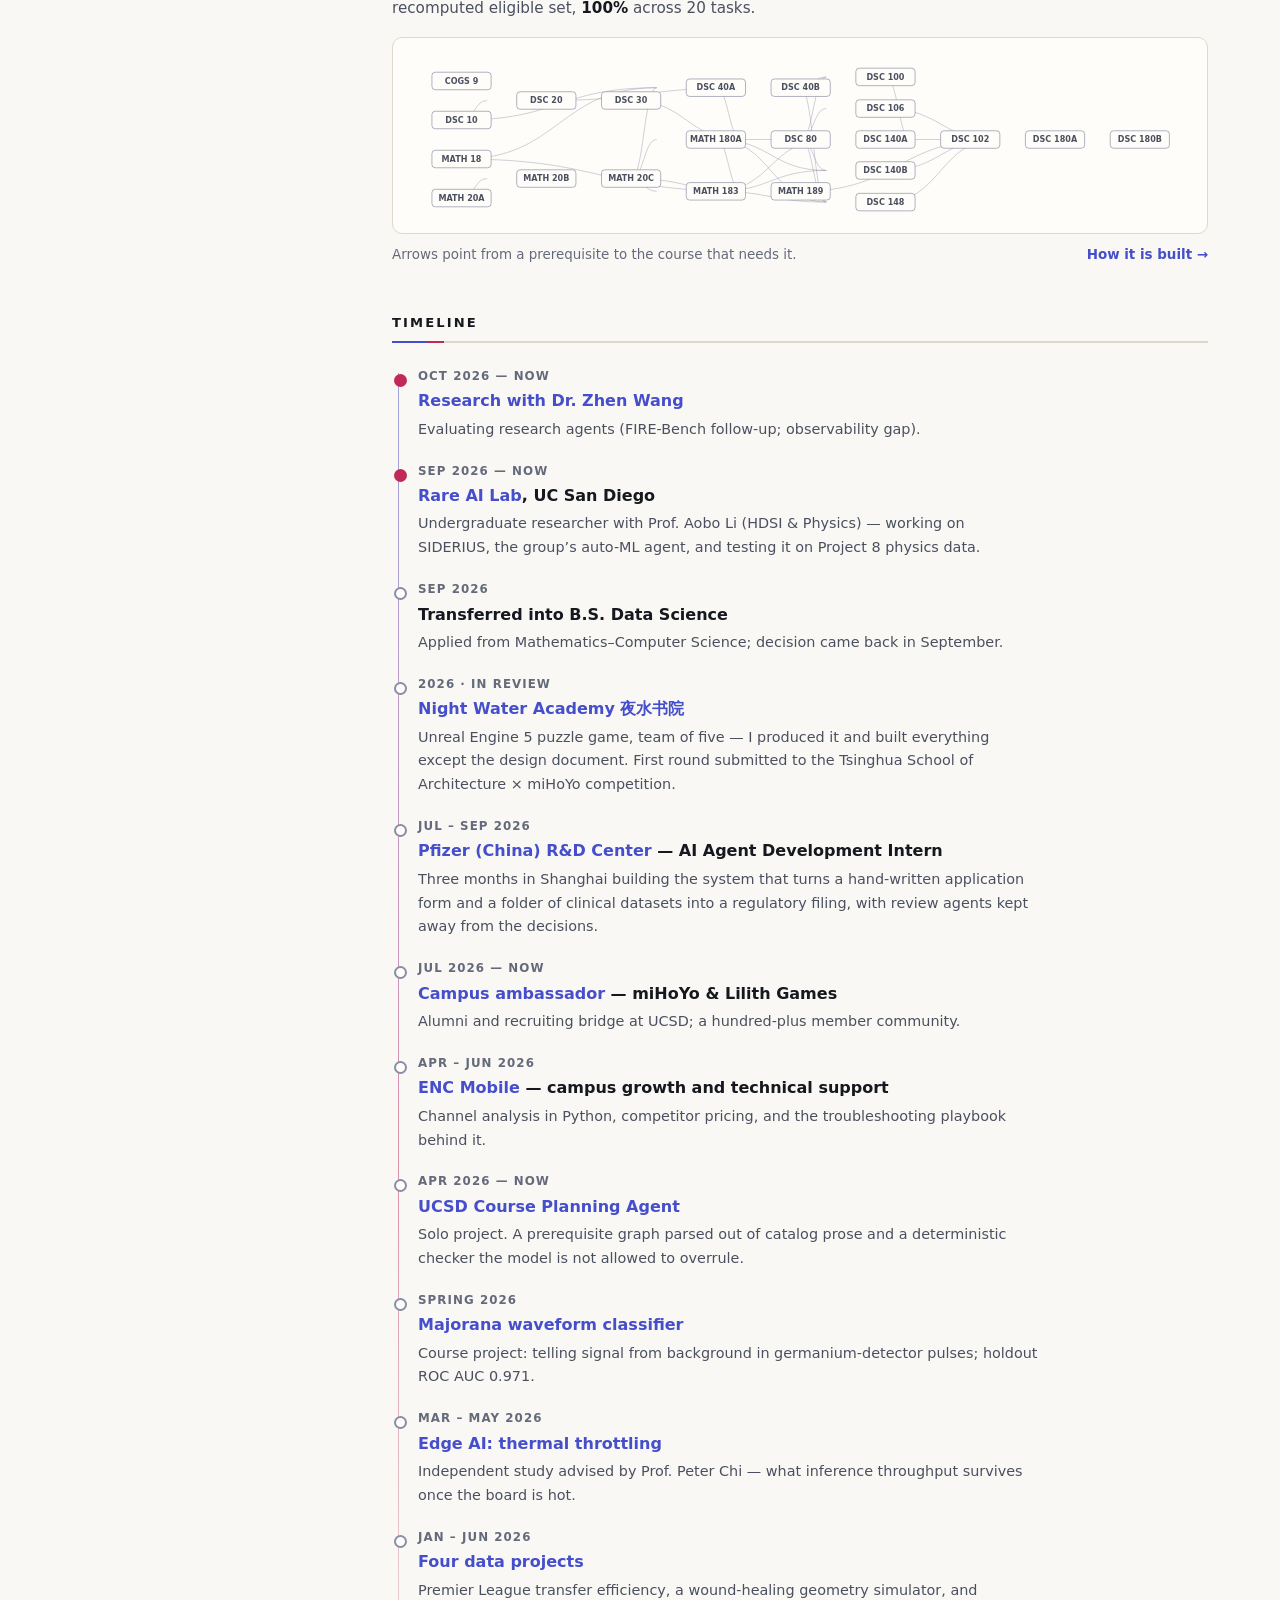
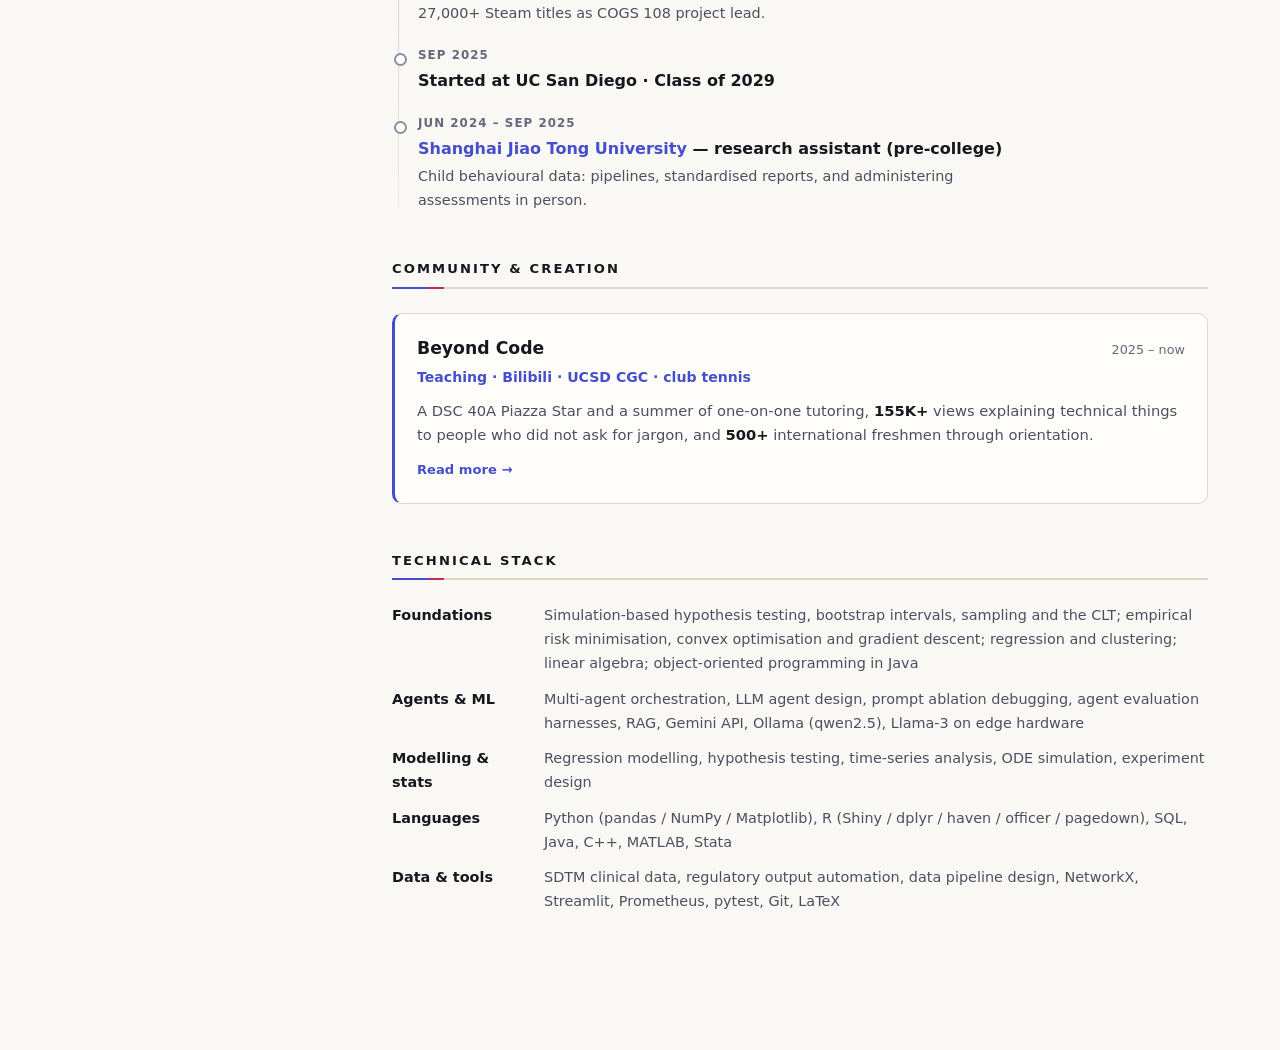
==== commit b5cfe8b3: "Add Research Agents page and link it across the site New page on research with Dr. Zhen Wang (FIRE-B" ====
--- a/index.html
+++ b/index.html
@@ -36,6 +36,7 @@
     <nav class="sidebar-sections" aria-label="On this page">
         <a href="#about">About</a>
         <a href="#siderius">SIDERIUS</a>
+        <a href="research-agents.html">Research Agents</a>
         <a href="#work">What I do</a>
         <a href="#graph">Course graph</a>
         <a href="#timeline">Timeline</a>
@@ -60,6 +61,7 @@
             I work in the <a href="https://aobol.github.io/AoboLi/">Rare AI Lab</a> (Prof. Aobo Li, HDSI
             &amp; Physics) on SIDERIUS agent in the lab, and I am always glad to talk about
             agent evaluation — <a href="mailto:zhw124@ucsd.edu">zhw124@ucsd.edu</a>.
+            With Dr. Zhen Wang, I study how to tell whether an AI research agent actually used the evidence.
         </p>
     </section>
 
@@ -100,6 +102,18 @@
             <button type="button" data-filter="project" aria-pressed="false">Projects &amp; games</button>
         </div>
         <div class="rows">
+            <a class="row row-current" data-kind="research" href="research-agents.html">
+                <span class="row-mark" aria-hidden="true">RA</span>
+                <span class="row-body">
+                    <span class="row-head">
+                        <span class="row-title">Evaluating Research Agents</span>
+                        <span class="row-when"><span class="chip-now">Current</span> Oct 2026 – now</span>
+                    </span>
+                    <span class="row-org"><span class="row-chip">Research</span>With Dr. Zhen Wang.</span>
+                    <span class="row-line">Two questions about trusting AI research agents: rewarding conclusions that need the data rather than a memorised answer, and the gap between how people and coding agents judge visual work.</span>
+                </span>
+            </a>
+
             <a class="row row-current" data-kind="research" href="aobo-lab.html">
                 <span class="row-mark" aria-hidden="true">RL</span>
                 <span class="row-body">
@@ -254,6 +268,11 @@
 
         <ol class="timeline">
             <li class="tl-item tl-now">
+                <p class="tl-when">Oct 2026 — now</p>
+                <p class="tl-what"><a href="research-agents.html">Research with Dr. Zhen Wang</a></p>
+                <p class="tl-note">Evaluating research agents (FIRE-Bench follow-up; observability gap).</p>
+            </li>
+            <li class="tl-item tl-now">
                 <p class="tl-when">Sep 2026 — now</p>
                 <p class="tl-what"><a href="aobo-lab.html">Rare AI Lab</a>, UC San Diego</p>
                 <p class="tl-note">Undergraduate researcher with Prof. Aobo Li (HDSI &amp; Physics) — working on SIDERIUS, the group’s auto-ML agent, and testing it on Project 8 physics data.</p>
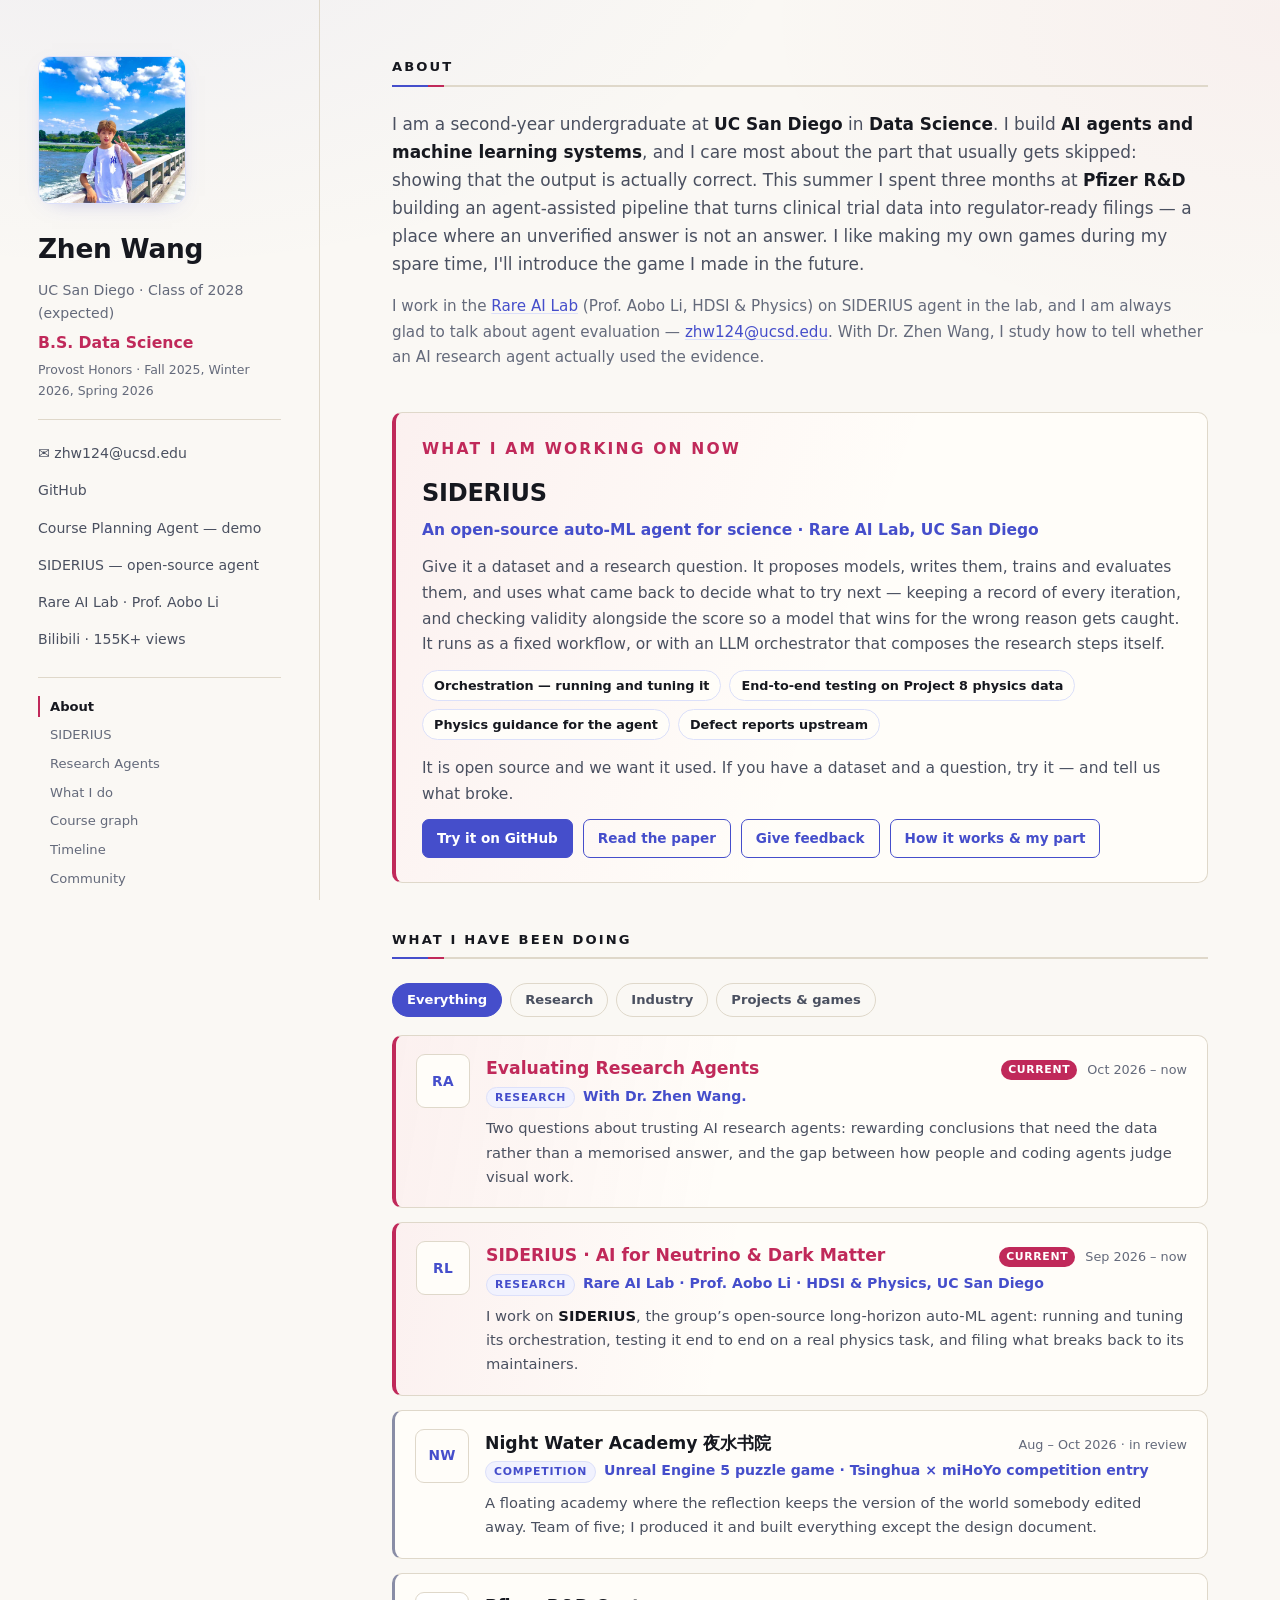
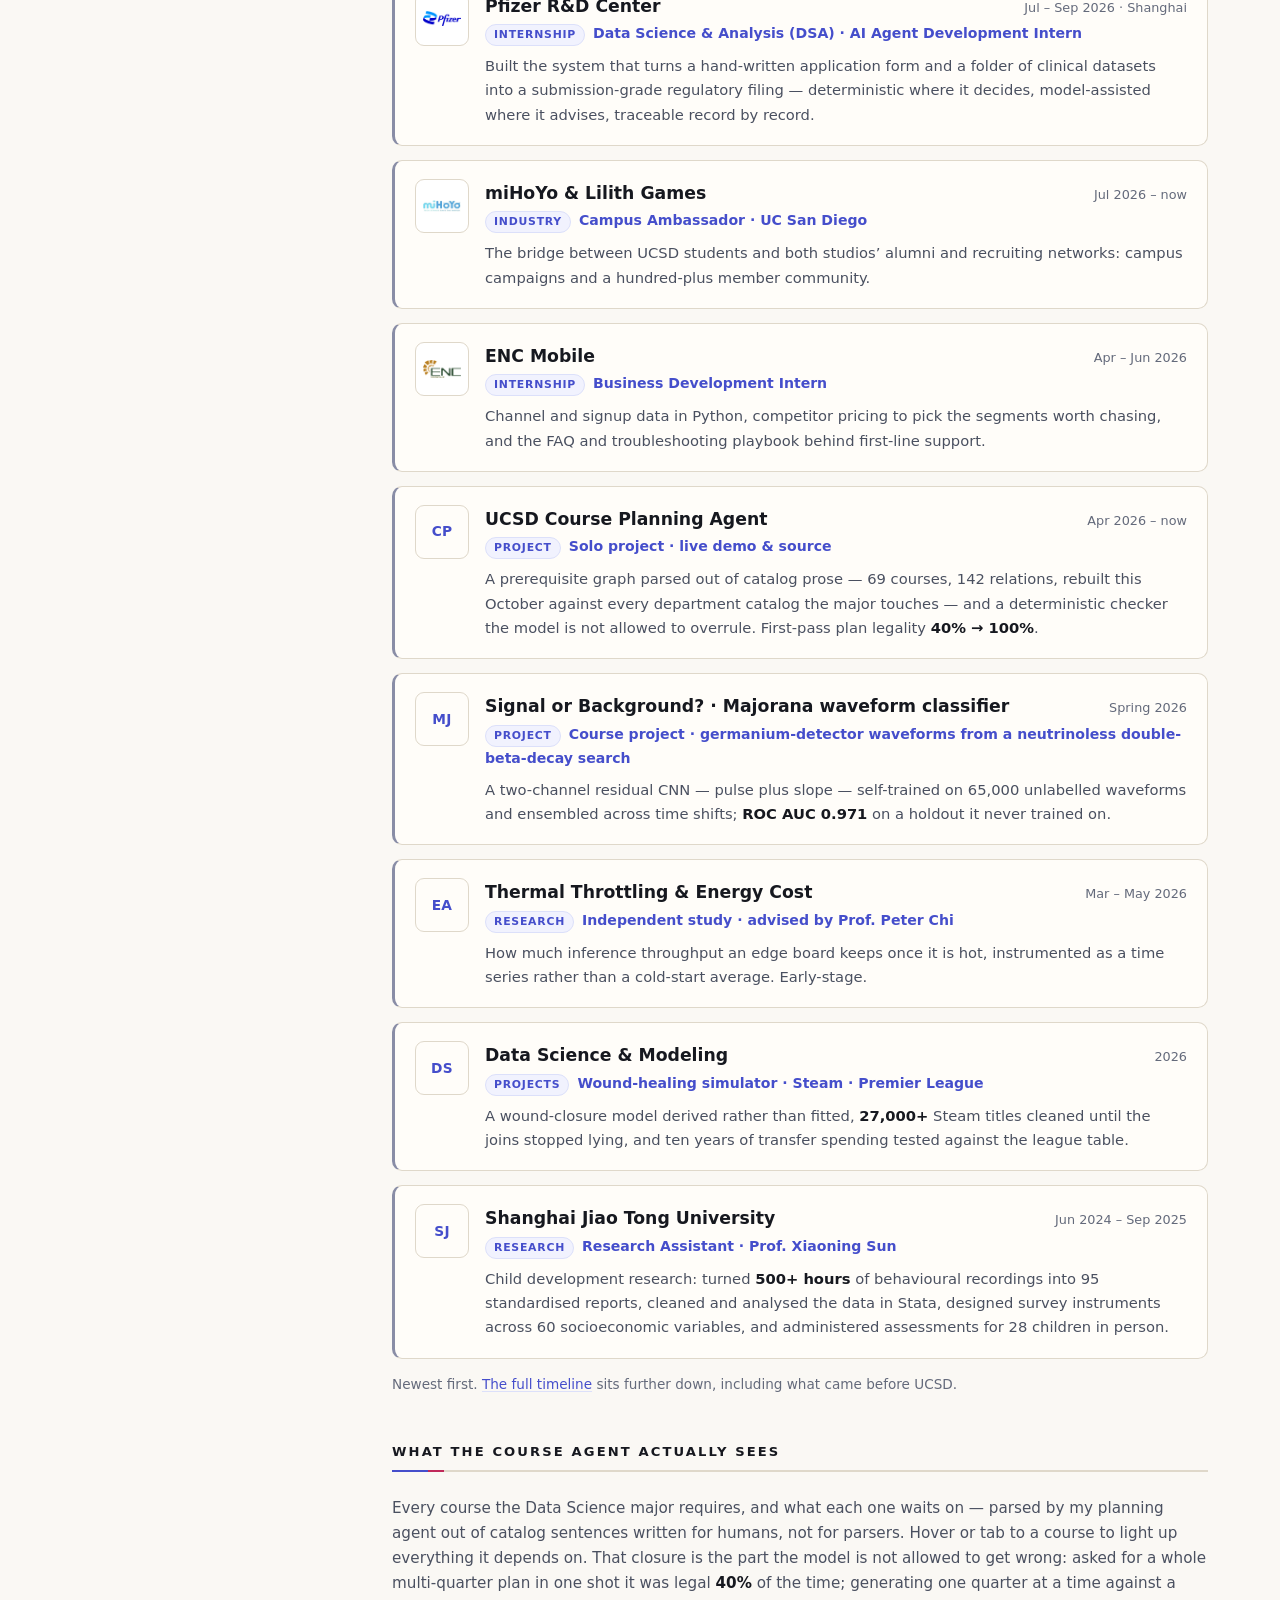
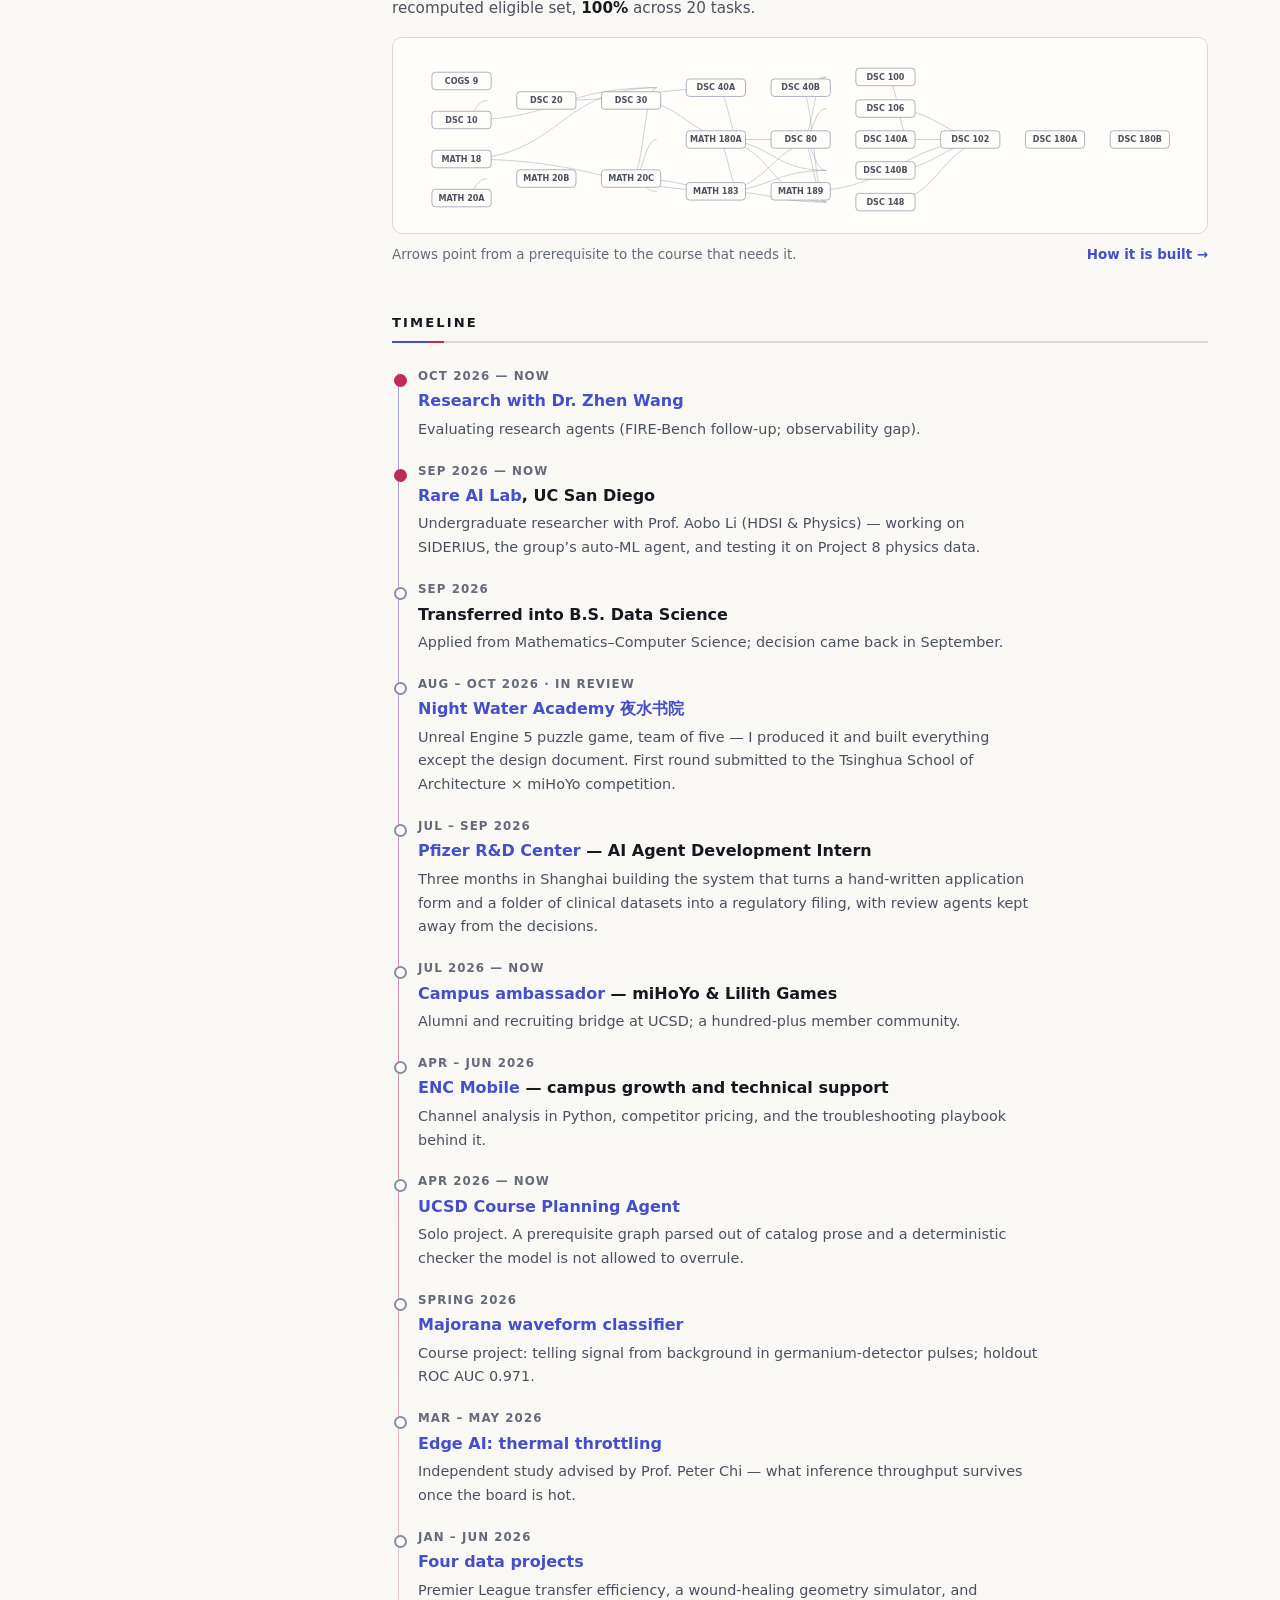
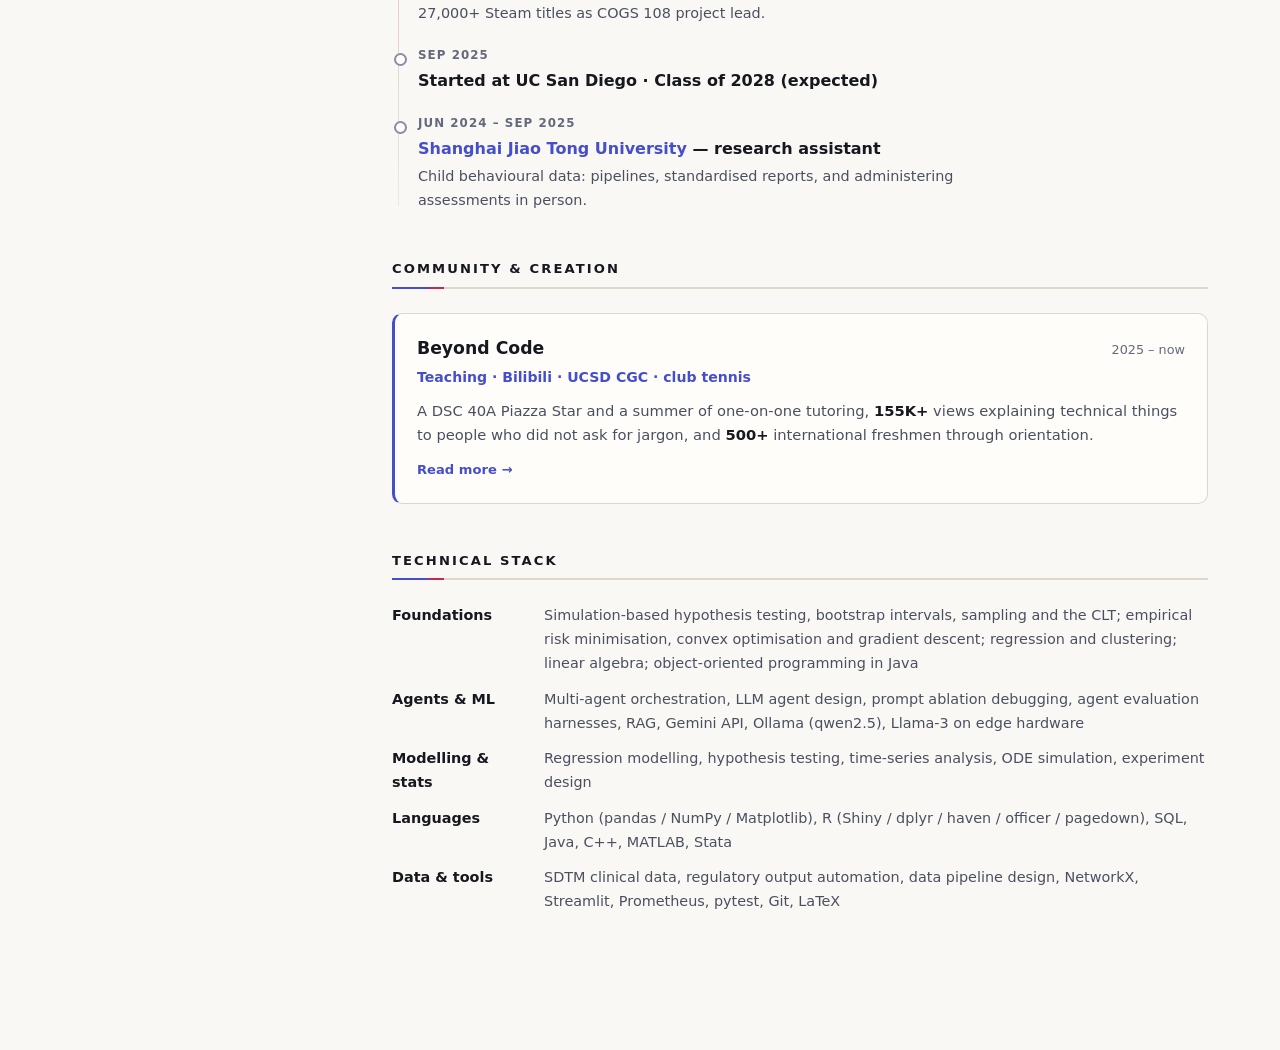
==== commit b5672912: "Align site with the final resume - Class of 2028 (expected), not 2029 - Dr. Zhen Wang is now Assista" ====
--- a/index.html
+++ b/index.html
@@ -4,7 +4,7 @@
 <meta charset="UTF-8">
 <meta name="viewport" content="width=device-width, initial-scale=1.0">
 <title>Zhen Wang | UCSD Data Science (HDSI)</title>
-<meta name="description" content="Zhen Wang — UC San Diego undergraduate in Data Science (DS25). Machine learning for physics time series in the Rare AI Lab, agent development at Pfizer China R&D, and a course planner whose model is not allowed to overrule its checker.">
+<meta name="description" content="Zhen Wang — UC San Diego undergraduate in Data Science (DS25). Machine learning for physics time series in the Rare AI Lab, agent development at Pfizer R&D, and a course planner whose model is not allowed to overrule its checker.">
 <meta name="author" content="Zhen Wang">
 <meta property="og:title" content="Zhen Wang | AI Agents · Machine Learning · Data Science">
 <meta property="og:description" content="UCSD undergraduate building AI agents whose answers can be checked — ML for physics time series, clinical filings at Pfizer, a validated course planner, and an Unreal Engine puzzle game.">
@@ -17,7 +17,7 @@
     <img src="个人主页照片.jpg" alt="Portrait of Zhen Wang" class="profile-img" width="148" height="148">
     <h1>Zhen Wang</h1>
     <div class="sidebar-info">
-        UC San Diego · Class of 2029
+        UC San Diego · Class of 2028 (expected)
         <span class="major-highlight">B.S. Data Science</span>
         <span class="honors">Provost Honors · Fall 2025, Winter 2026, Spring 2026</span>
     </div>
@@ -53,7 +53,7 @@
             I am a second-year undergraduate at <strong>UC San Diego</strong> in <strong>Data Science</strong>.
             I build <strong>AI agents and machine learning systems</strong>, and I care most about the part
             that usually gets skipped: showing that the output is actually correct. This summer I spent
-            three months at <strong>Pfizer China R&amp;D</strong> building an agent-assisted pipeline that
+            three months at <strong>Pfizer R&amp;D</strong> building an agent-assisted pipeline that
             turns clinical trial data into regulator-ready filings — a place where an unverified answer is
             not an answer. I like making my own games during my spare time, I'll introduce the game I made in the future.
         </p>
@@ -131,7 +131,7 @@
                 <span class="row-body">
                     <span class="row-head">
                         <span class="row-title">Night Water Academy 夜水书院</span>
-                        <span class="row-when">2026 · in review</span>
+                        <span class="row-when">Aug – Oct 2026 · in review</span>
                     </span>
                     <span class="row-org"><span class="row-chip">Competition</span>Unreal Engine 5 puzzle game · Tsinghua × miHoYo competition entry</span>
                     <span class="row-line">A floating academy where the reflection keeps the version of the world somebody edited away. Team of five; I produced it and built everything except the design document.</span>
@@ -139,10 +139,10 @@
             </a>
 
             <a class="row" data-kind="industry" href="pfizer.html">
-                <span class="row-mark job-logo"><img src="img/logo-pfizer.png" alt="Pfizer (China) R&D Center" loading="lazy"></span>
-                <span class="row-body">
-                    <span class="row-head">
-                        <span class="row-title">Pfizer (China) R&amp;D Center</span>
+                <span class="row-mark job-logo"><img src="img/logo-pfizer.png" alt="Pfizer R&D Center" loading="lazy"></span>
+                <span class="row-body">
+                    <span class="row-head">
+                        <span class="row-title">Pfizer R&amp;D Center</span>
                         <span class="row-when">Jul – Sep 2026 · Shanghai</span>
                     </span>
                     <span class="row-org"><span class="row-chip">Internship</span>Data Science &amp; Analysis (DSA) · AI Agent Development Intern</span>
@@ -169,7 +169,7 @@
                         <span class="row-title">ENC Mobile</span>
                         <span class="row-when">Apr – Jun 2026</span>
                     </span>
-                    <span class="row-org"><span class="row-chip">Internship</span>Campus Growth &amp; Technical Marketing Intern</span>
+                    <span class="row-org"><span class="row-chip">Internship</span>Business Development Intern</span>
                     <span class="row-line">Channel and signup data in Python, competitor pricing to pick the segments worth chasing, and the FAQ and troubleshooting playbook behind first-line support.</span>
                 </span>
             </a>
@@ -229,8 +229,8 @@
                         <span class="row-title">Shanghai Jiao Tong University</span>
                         <span class="row-when">Jun 2024 – Sep 2025</span>
                     </span>
-                    <span class="row-org"><span class="row-chip">Research</span>Research Assistant · Prof. Xiaoning Sun · pre-college, remote</span>
-                    <span class="row-line">Child development research: turned <strong>500+ hours</strong> of behavioural recordings into 95 standardised reports with a scripted pipeline, designed survey instruments across 60 socioeconomic variables, and administered assessments for 28 children in person.</span>
+                    <span class="row-org"><span class="row-chip">Research</span>Research Assistant · Prof. Xiaoning Sun</span>
+                    <span class="row-line">Child development research: turned <strong>500+ hours</strong> of behavioural recordings into 95 standardised reports, cleaned and analysed the data in Stata, designed survey instruments across 60 socioeconomic variables, and administered assessments for 28 children in person.</span>
                 </span>
             </a>
         </div>
@@ -283,13 +283,13 @@
                 <p class="tl-note">Applied from Mathematics–Computer Science; decision came back in September.</p>
             </li>
             <li class="tl-item">
-                <p class="tl-when">2026 · in review</p>
+                <p class="tl-when">Aug – Oct 2026 · in review</p>
                 <p class="tl-what"><a href="night-water-academy.html">Night Water Academy 夜水书院</a></p>
                 <p class="tl-note">Unreal Engine 5 puzzle game, team of five — I produced it and built everything except the design document. First round submitted to the Tsinghua School of Architecture × miHoYo competition.</p>
             </li>
             <li class="tl-item">
                 <p class="tl-when">Jul – Sep 2026</p>
-                <p class="tl-what"><a href="pfizer.html">Pfizer (China) R&amp;D Center</a> — AI Agent Development Intern</p>
+                <p class="tl-what"><a href="pfizer.html">Pfizer R&amp;D Center</a> — AI Agent Development Intern</p>
                 <p class="tl-note">Three months in Shanghai building the system that turns a hand-written application form and a folder of clinical datasets into a regulatory filing, with review agents kept away from the decisions.</p>
             </li>
             <li class="tl-item">
@@ -324,11 +324,11 @@
             </li>
             <li class="tl-item">
                 <p class="tl-when">Sep 2025</p>
-                <p class="tl-what">Started at UC San Diego · Class of 2029</p>
+                <p class="tl-what">Started at UC San Diego · Class of 2028 (expected)</p>
             </li>
             <li class="tl-item">
                 <p class="tl-when">Jun 2024 – Sep 2025</p>
-                <p class="tl-what"><a href="data-projects.html#sjtu">Shanghai Jiao Tong University</a> — research assistant (pre-college)</p>
+                <p class="tl-what"><a href="data-projects.html#sjtu">Shanghai Jiao Tong University</a> — research assistant</p>
                 <p class="tl-note">Child behavioural data: pipelines, standardised reports, and administering assessments in person.</p>
             </li>
         </ol>
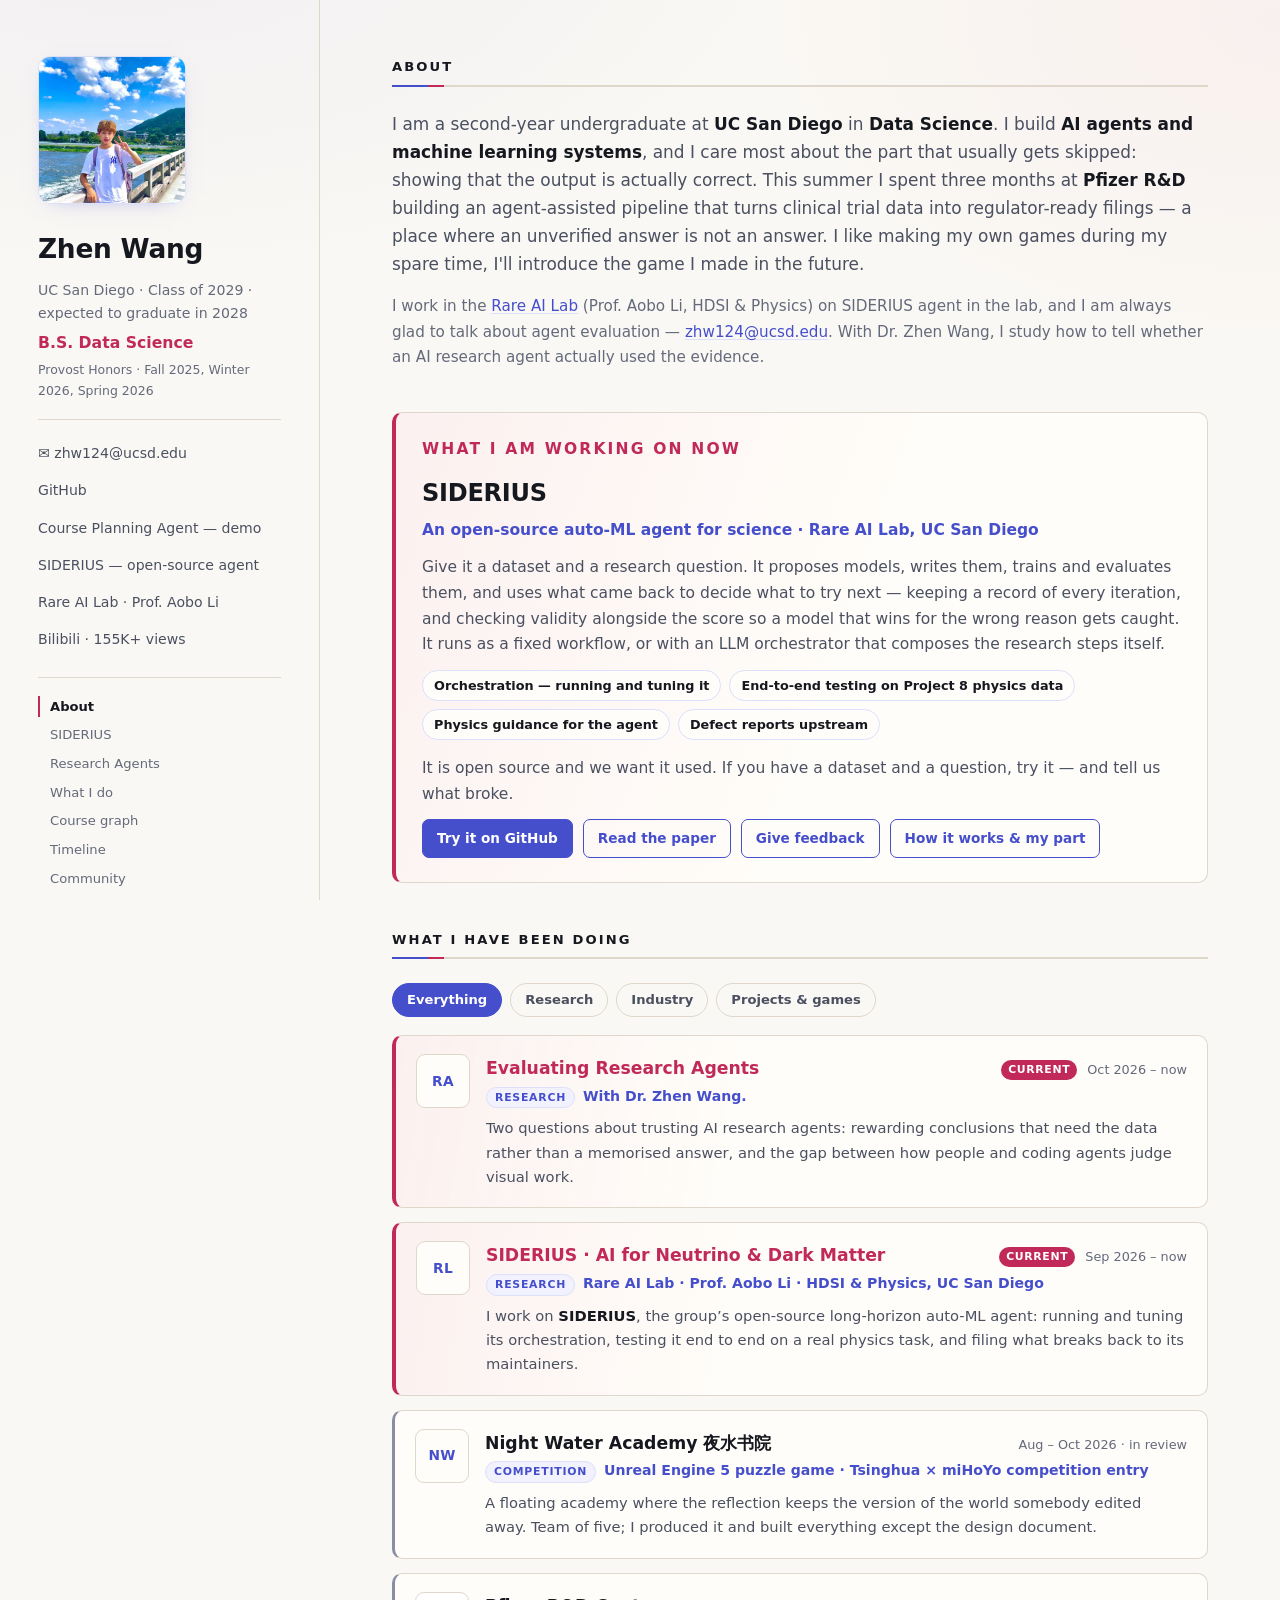
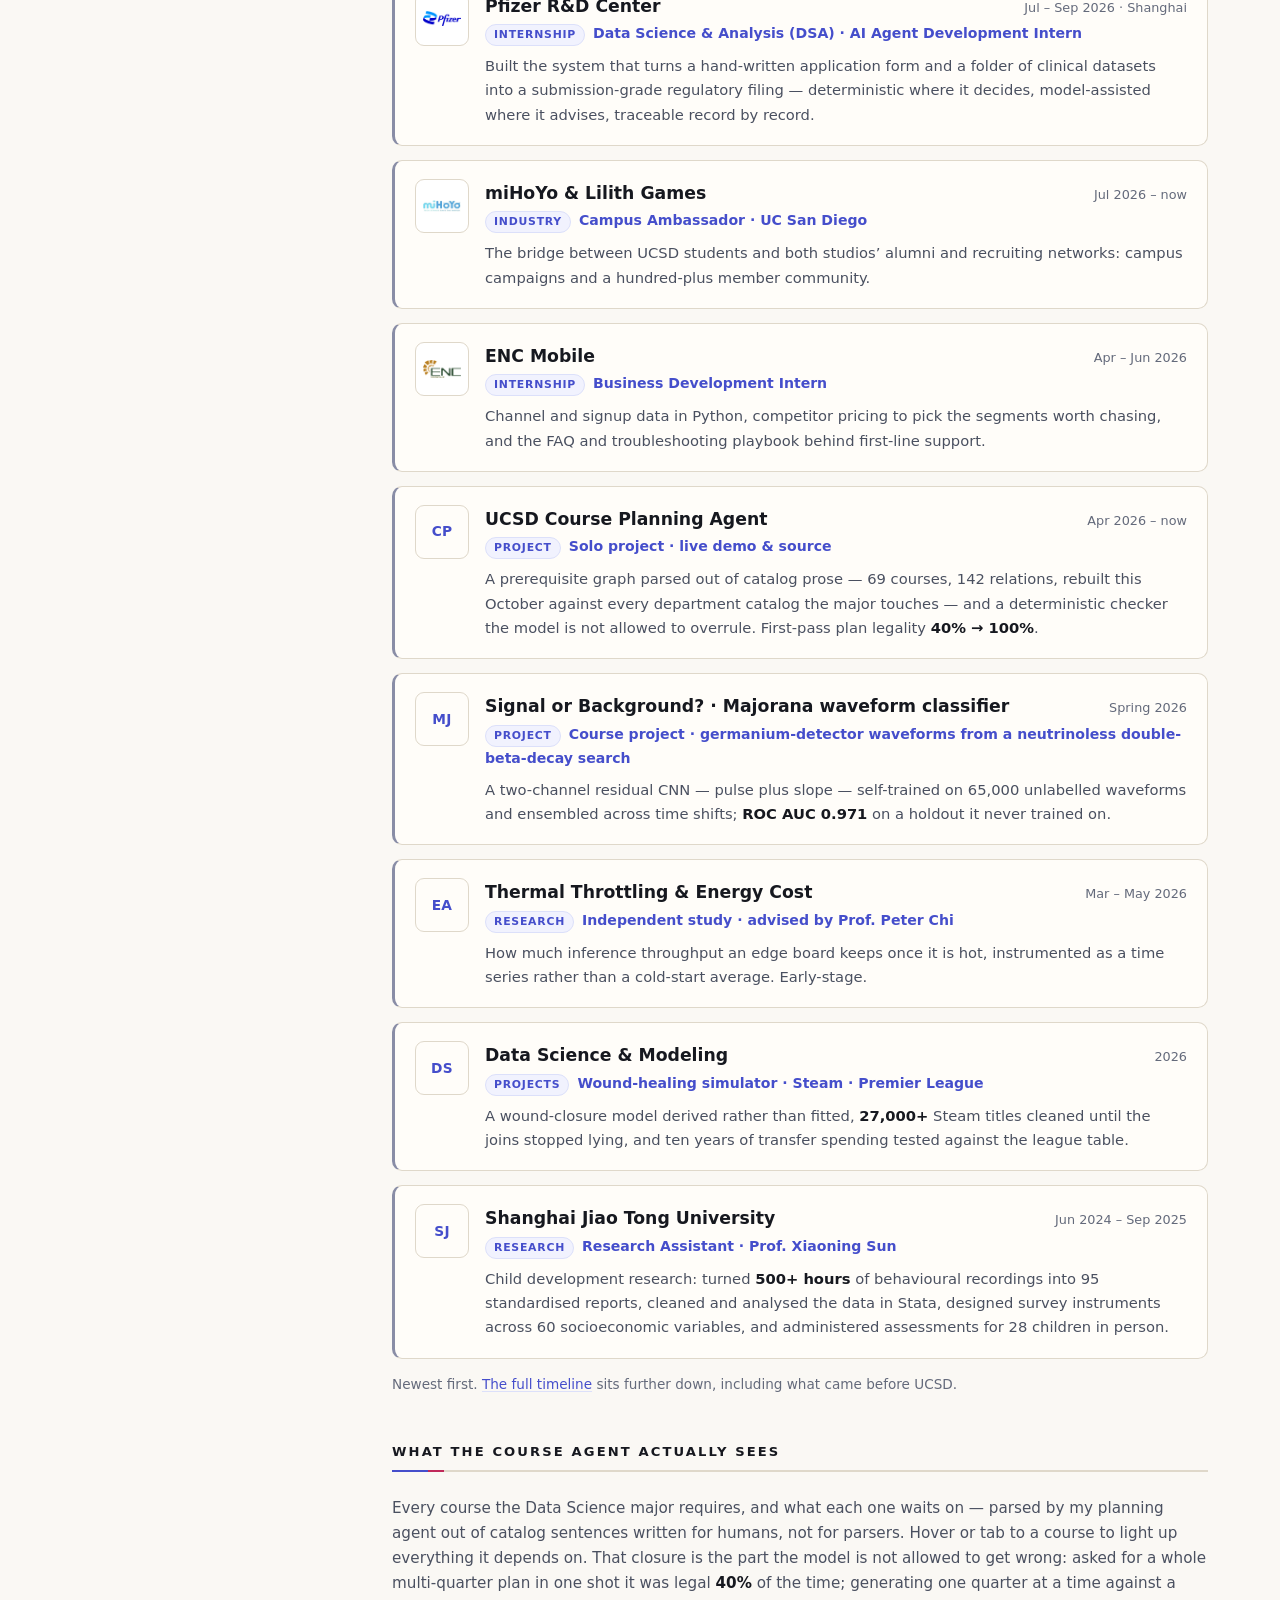
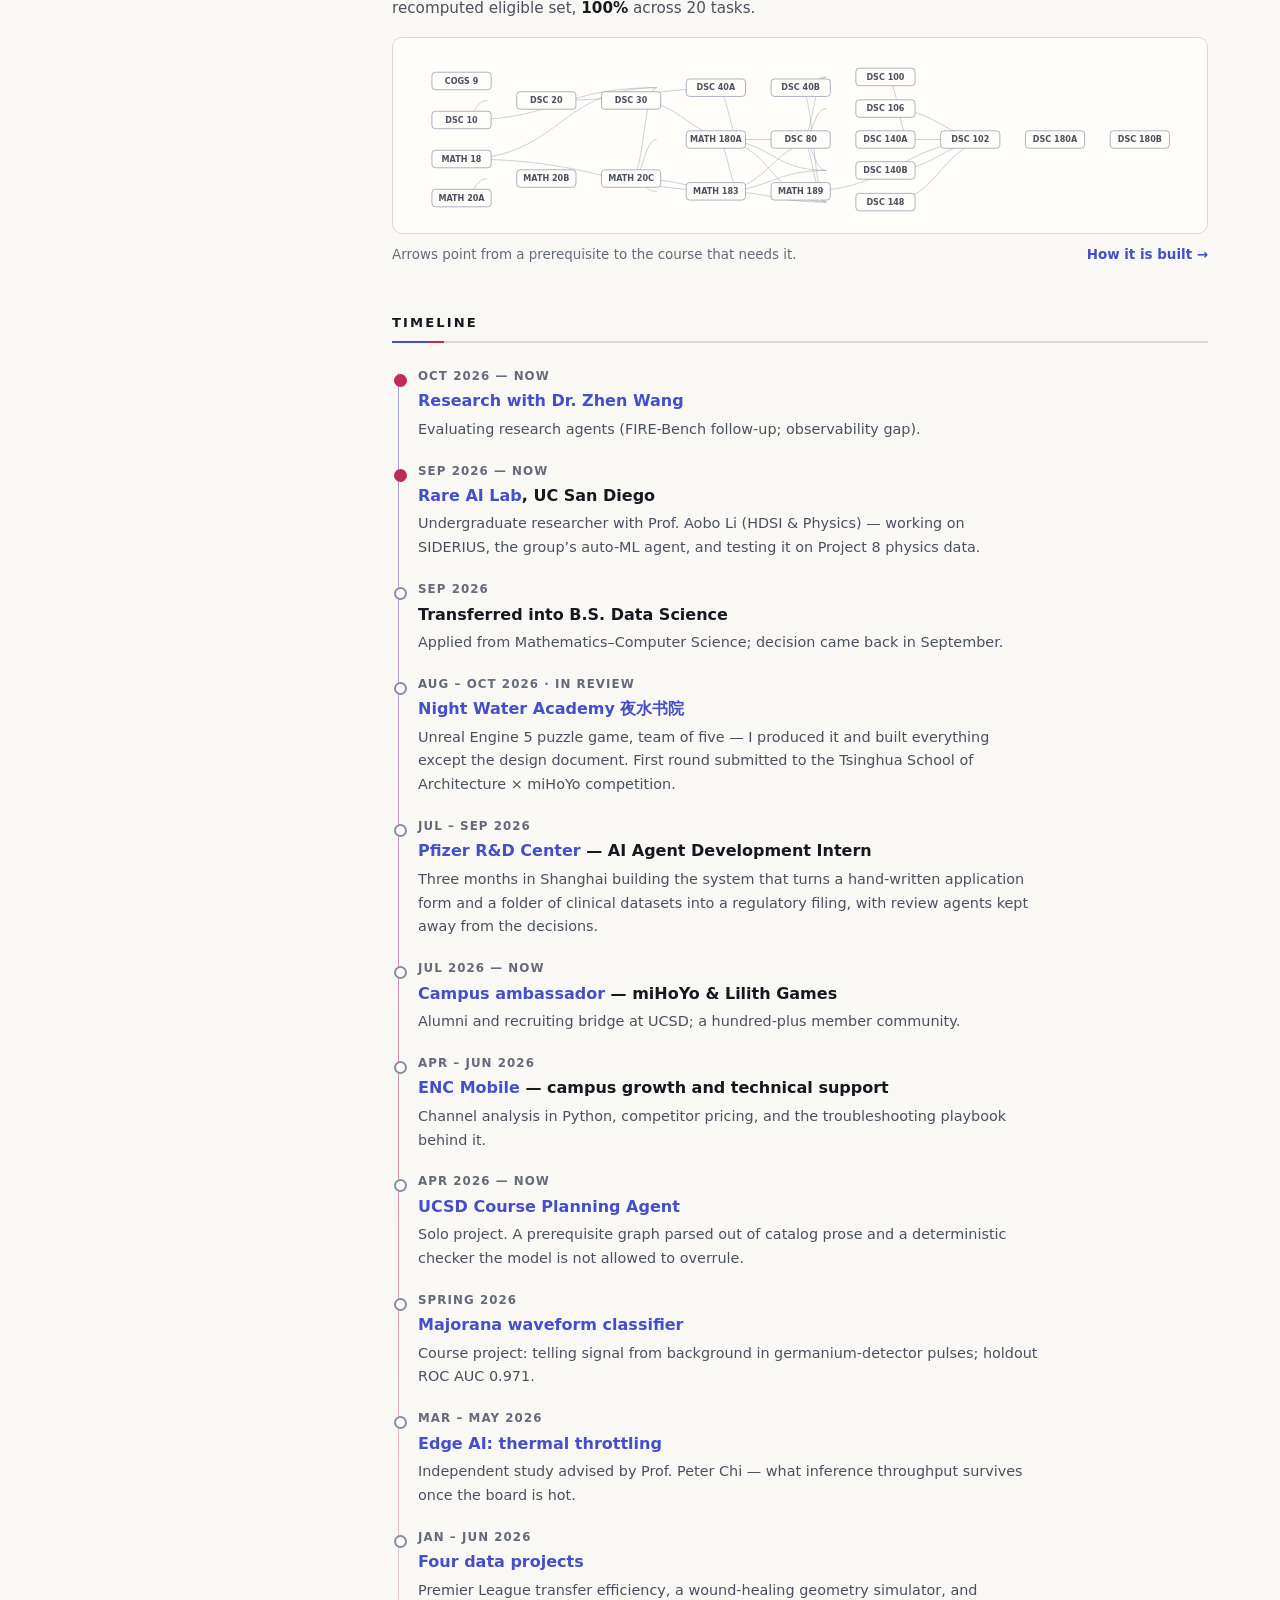
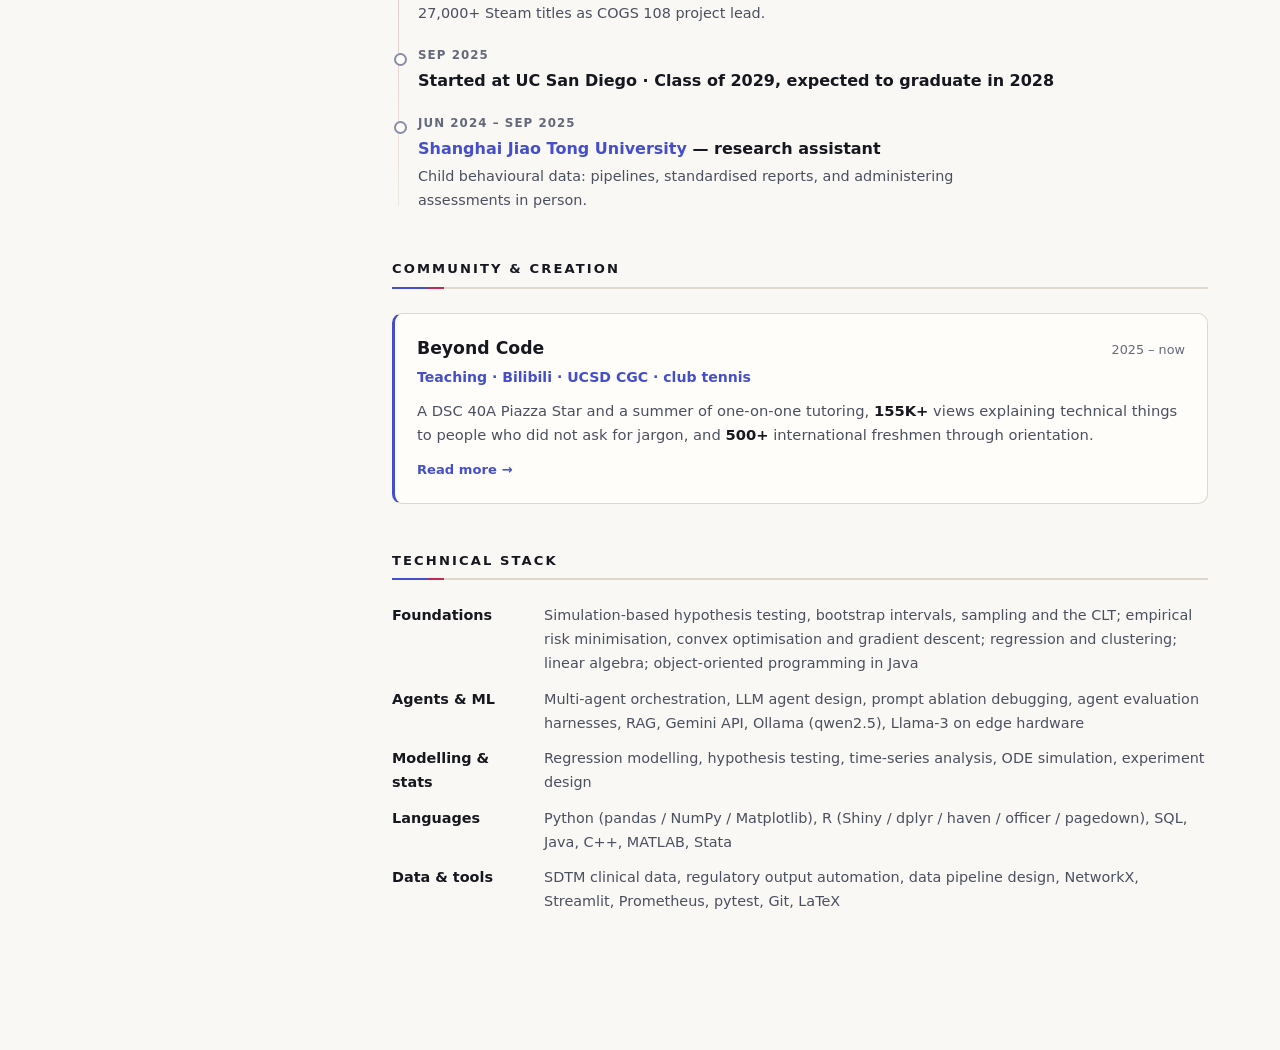
==== commit 7c8564dd: "Keep Class of 2029, note expected graduation in 2028 Co-Authored-By: Claude Opus 5.5 <noreply@anthro" ====
--- a/index.html
+++ b/index.html
@@ -17,7 +17,7 @@
     <img src="个人主页照片.jpg" alt="Portrait of Zhen Wang" class="profile-img" width="148" height="148">
     <h1>Zhen Wang</h1>
     <div class="sidebar-info">
-        UC San Diego · Class of 2028 (expected)
+        UC San Diego · Class of 2029 · expected to graduate in 2028
         <span class="major-highlight">B.S. Data Science</span>
         <span class="honors">Provost Honors · Fall 2025, Winter 2026, Spring 2026</span>
     </div>
@@ -324,7 +324,7 @@
             </li>
             <li class="tl-item">
                 <p class="tl-when">Sep 2025</p>
-                <p class="tl-what">Started at UC San Diego · Class of 2028 (expected)</p>
+                <p class="tl-what">Started at UC San Diego · Class of 2029, expected to graduate in 2028</p>
             </li>
             <li class="tl-item">
                 <p class="tl-when">Jun 2024 – Sep 2025</p>
